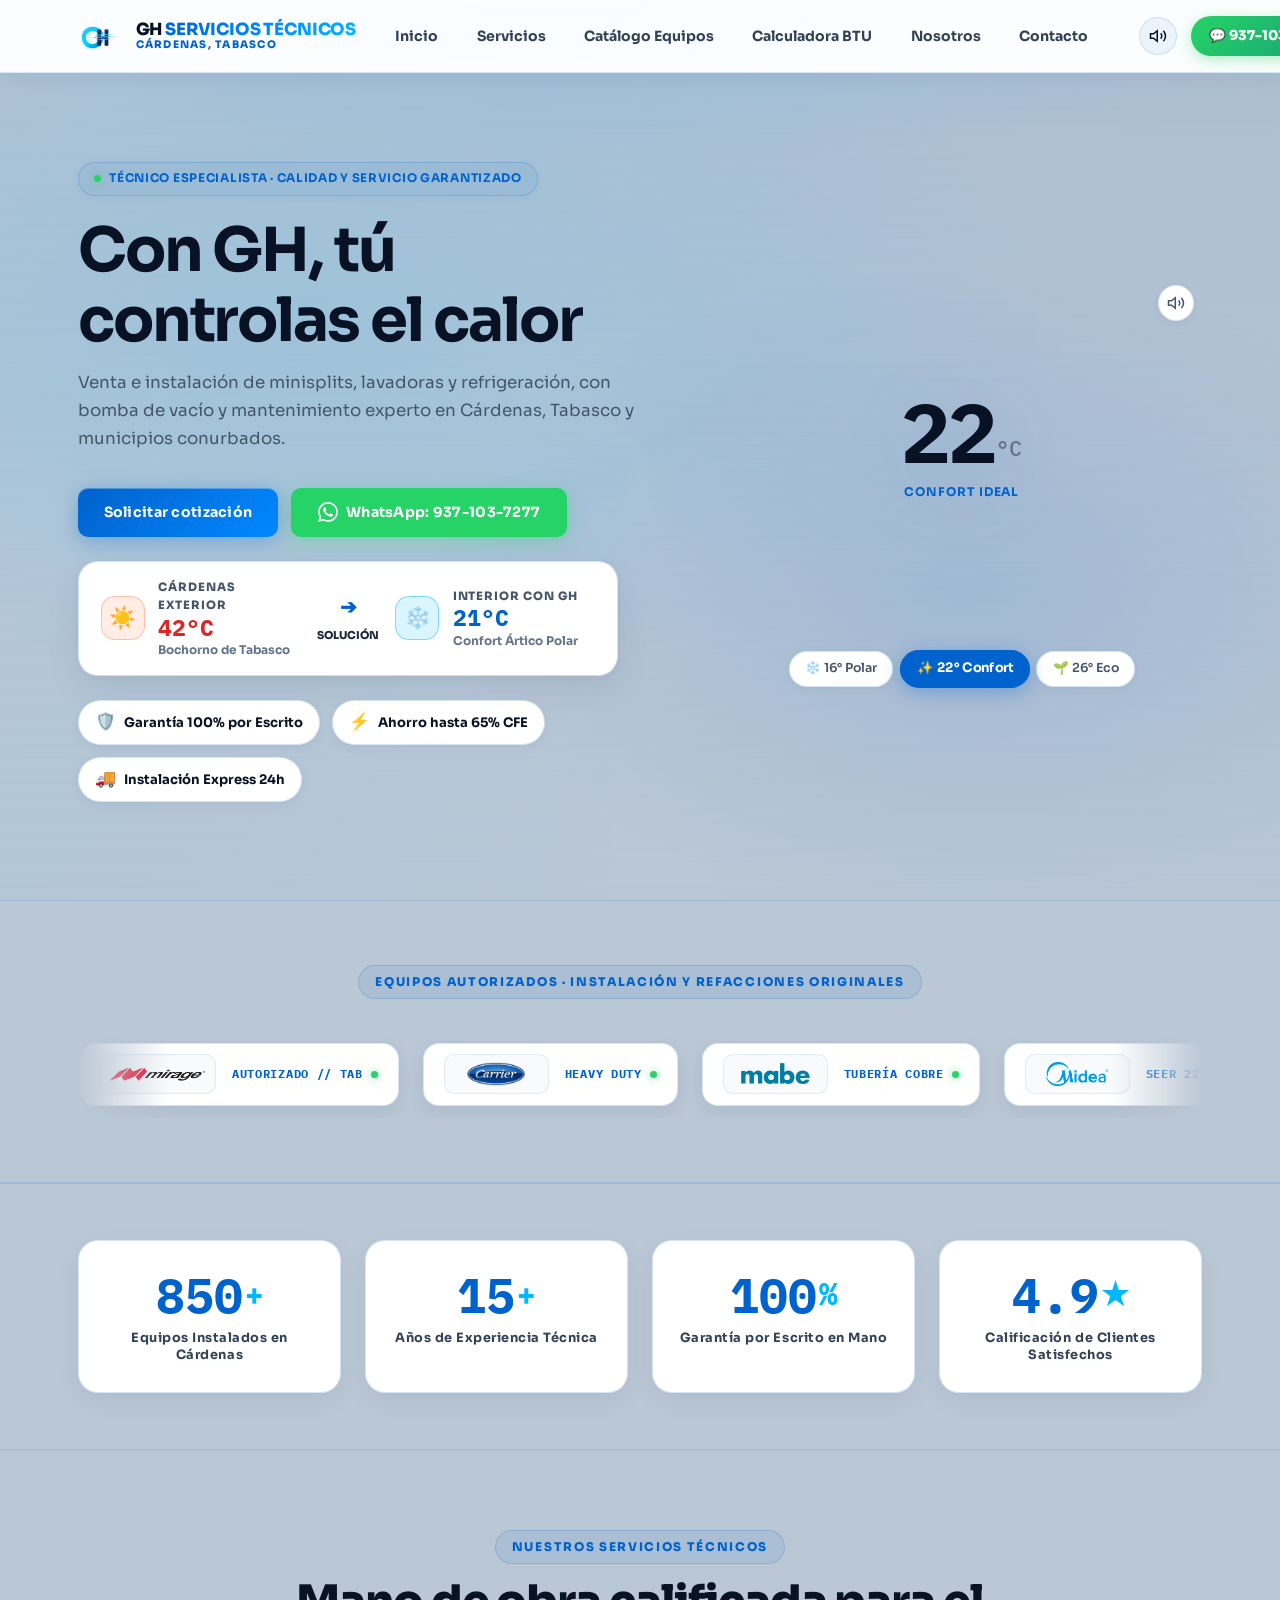
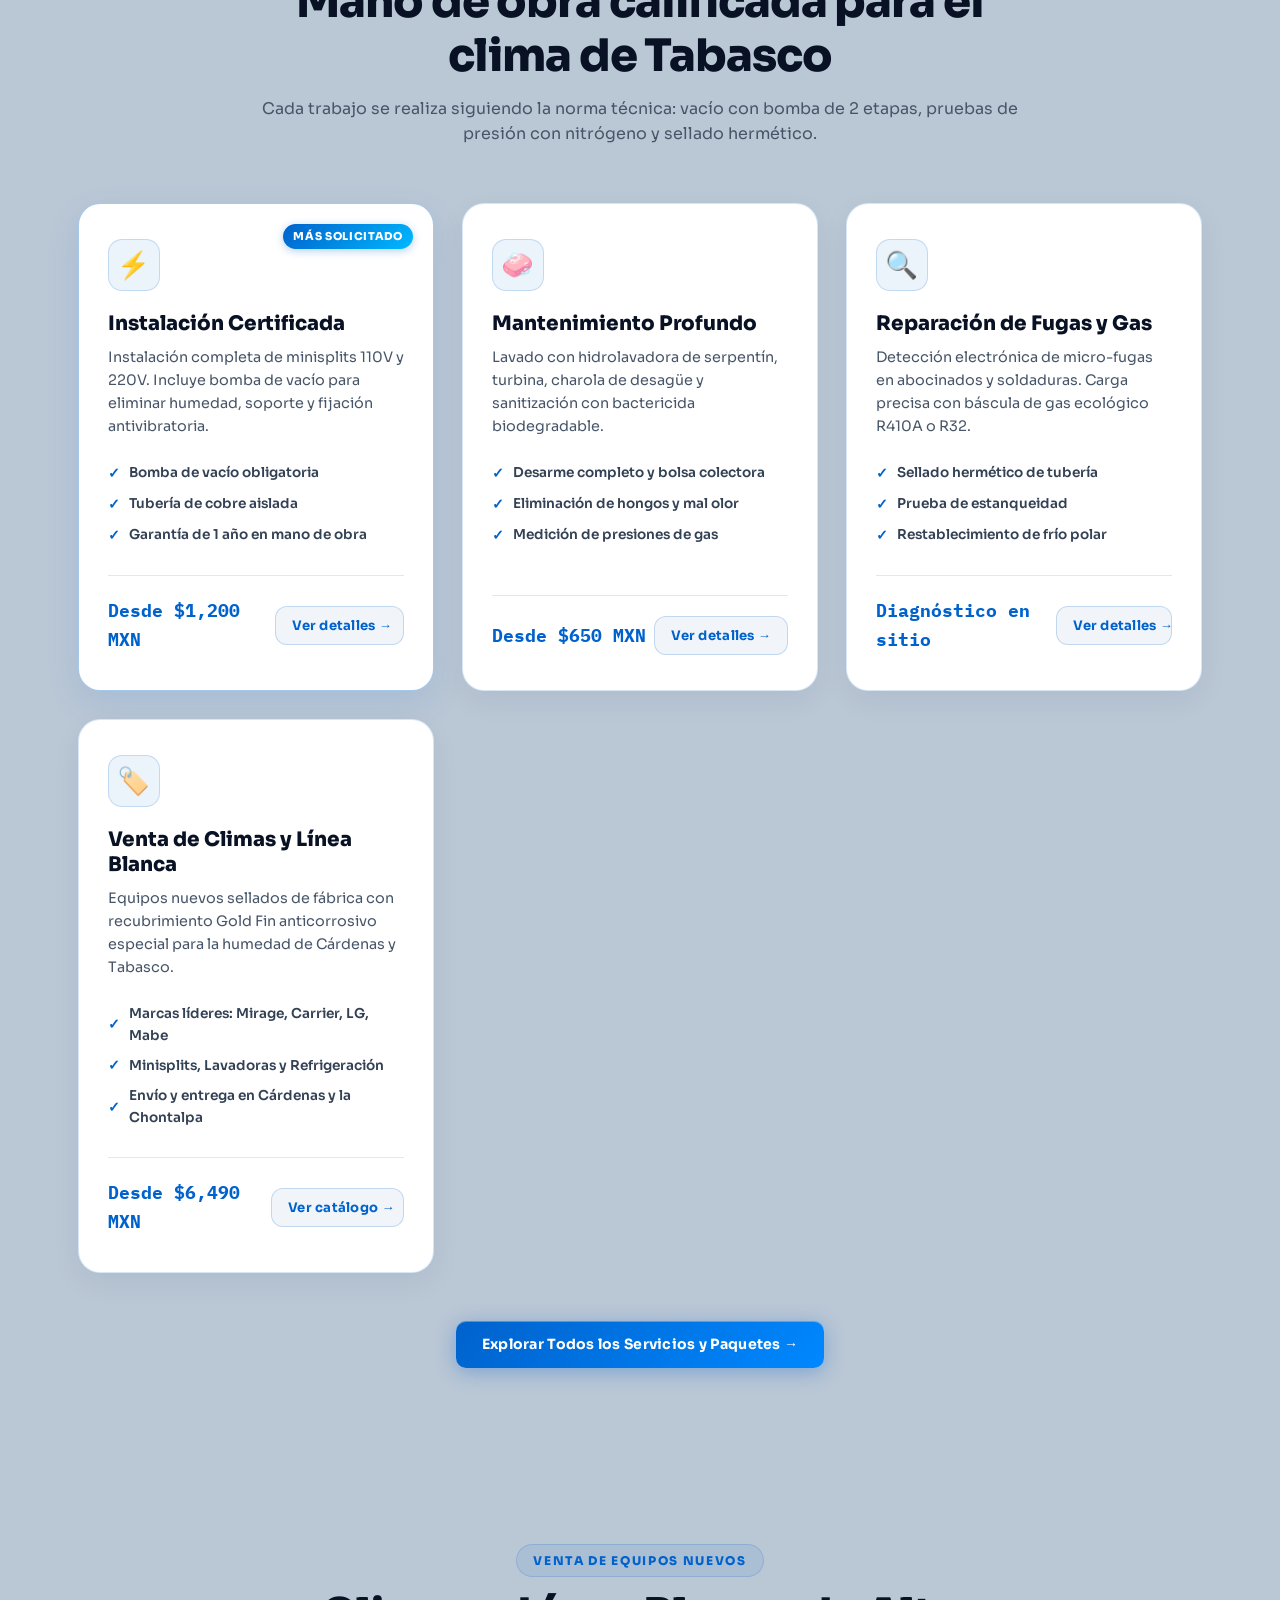
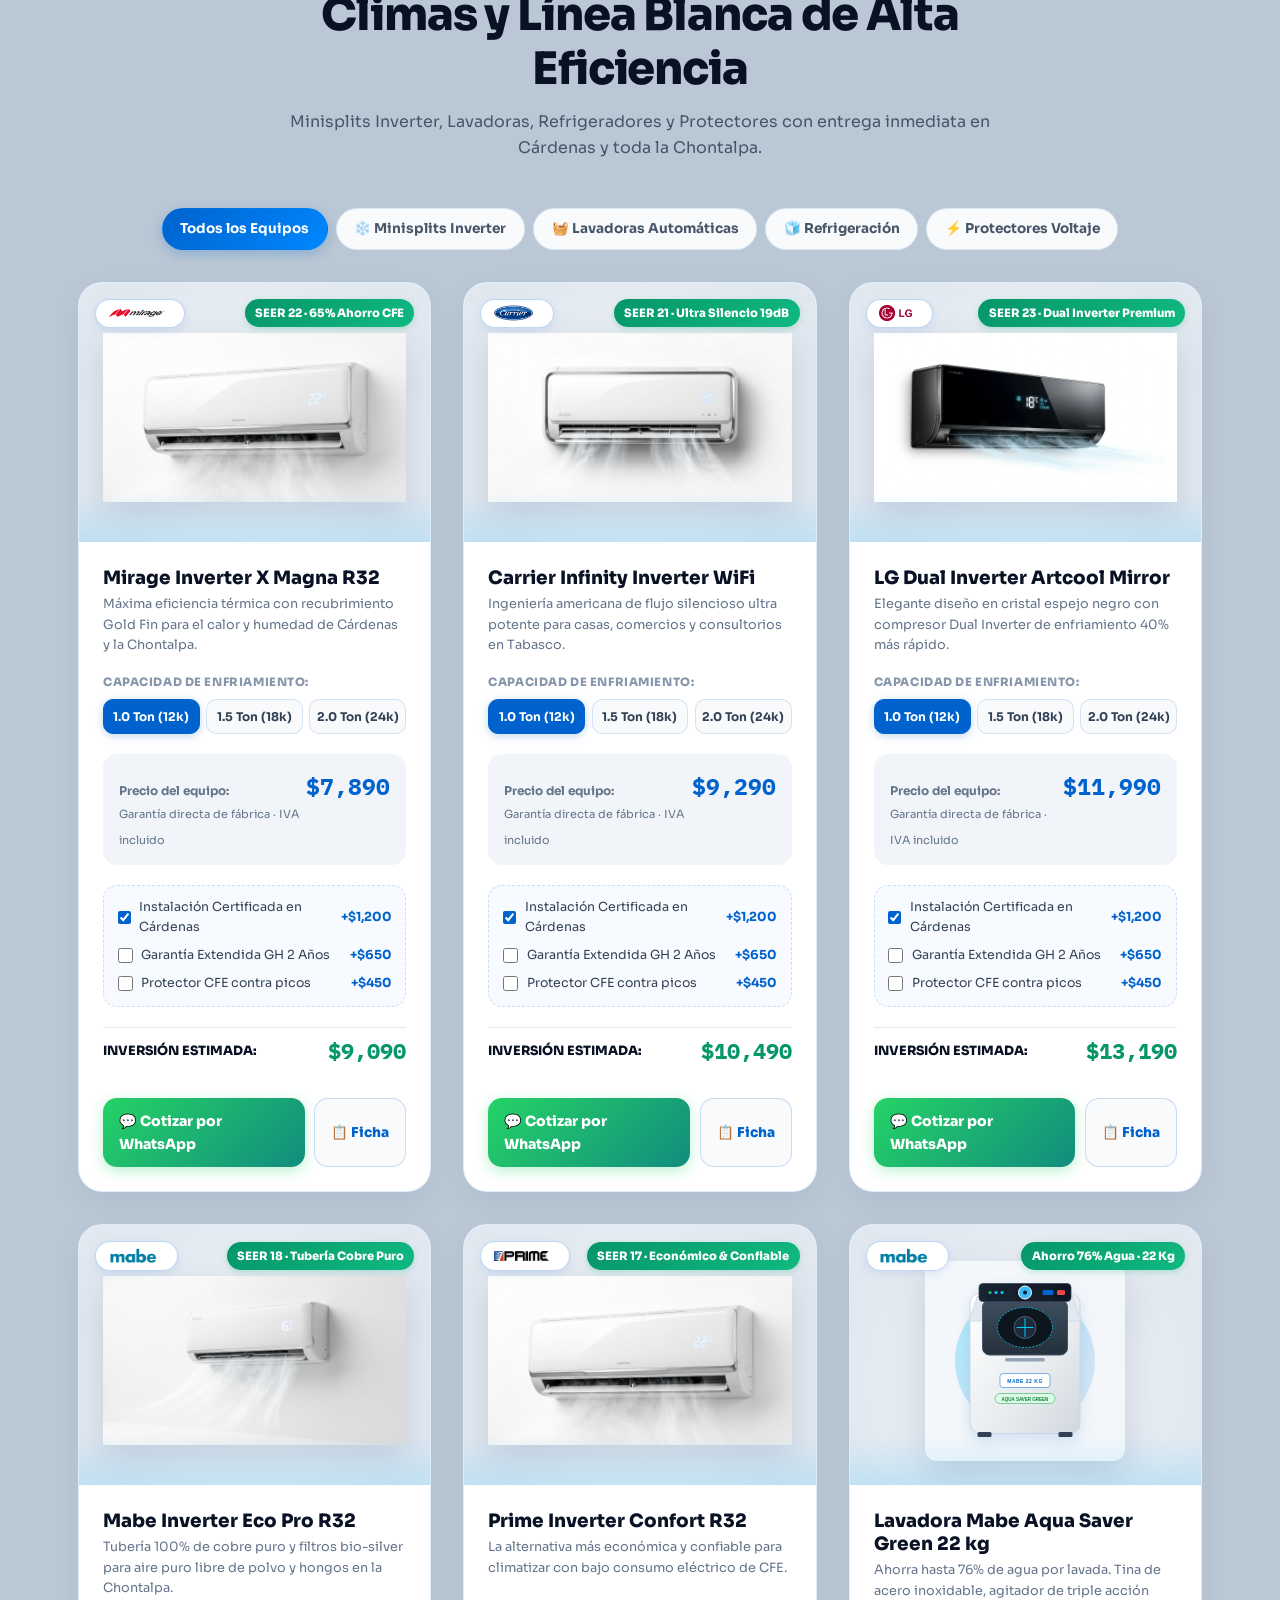
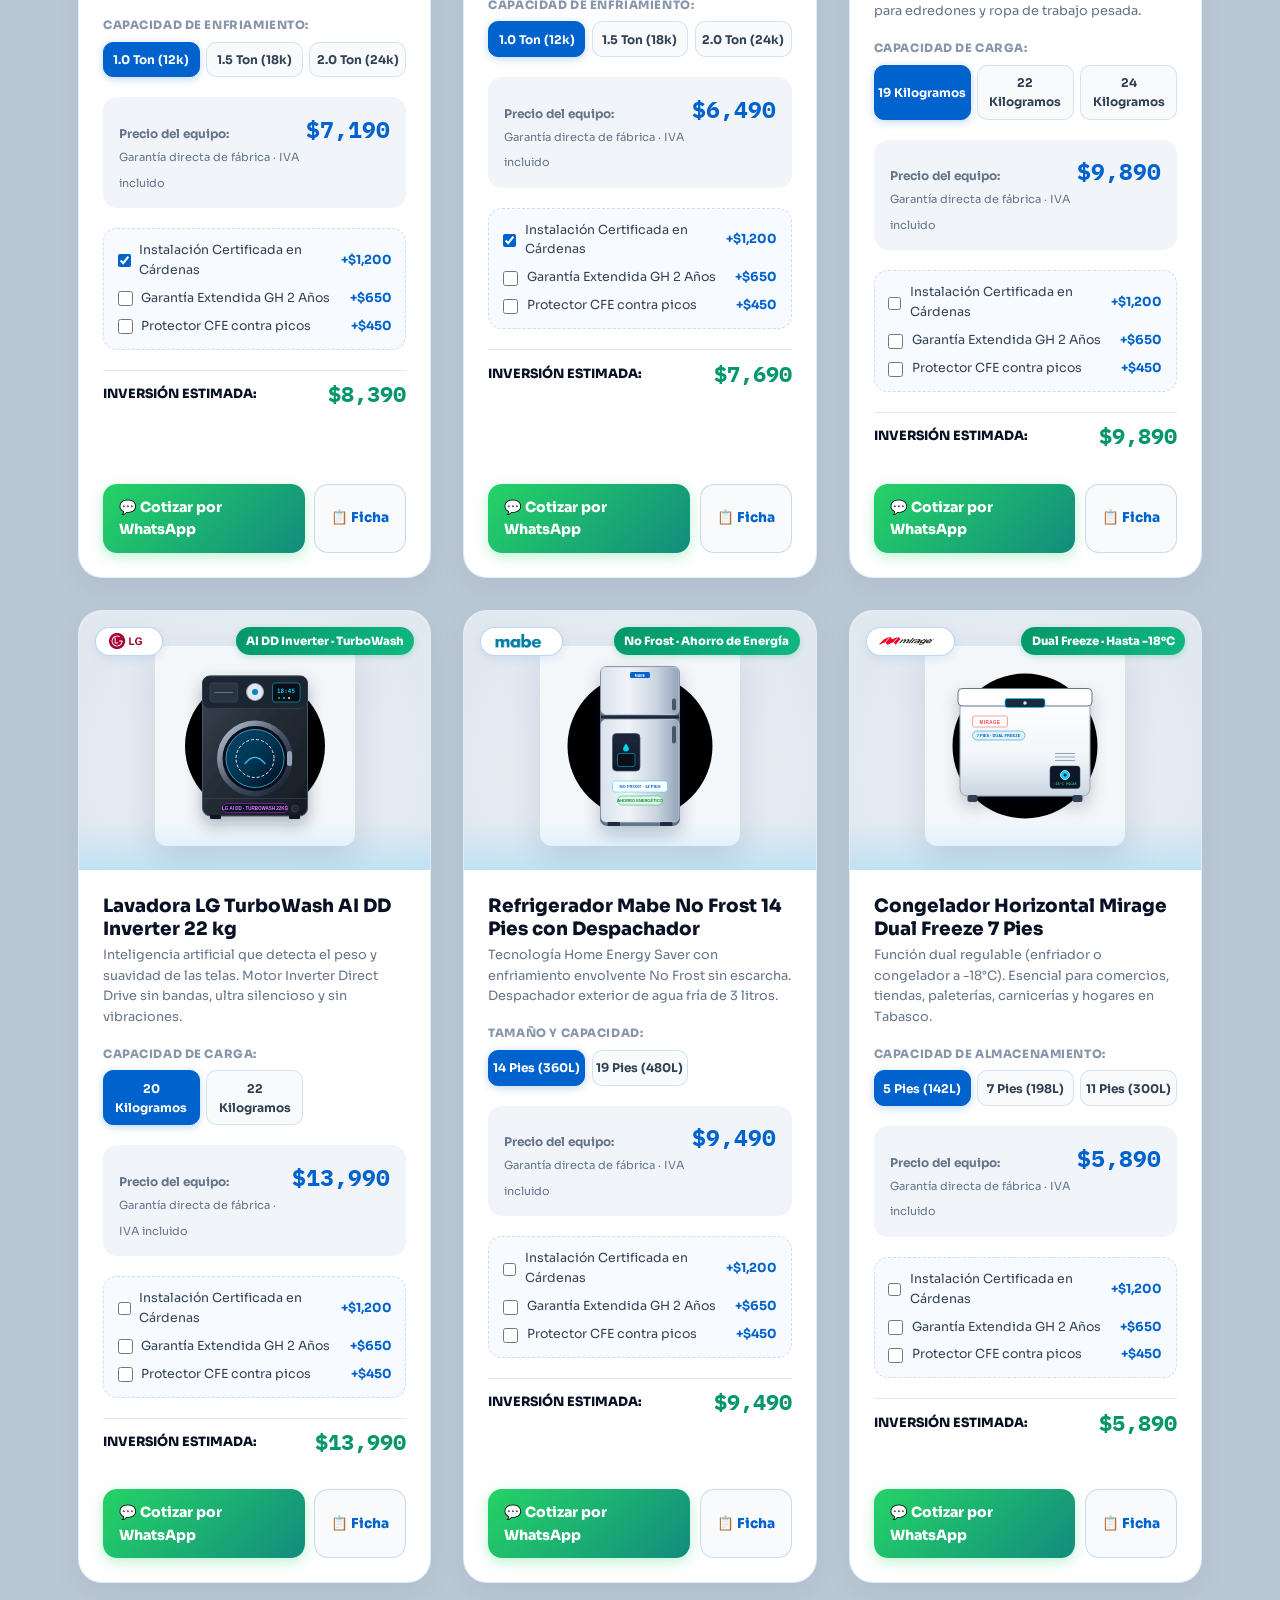
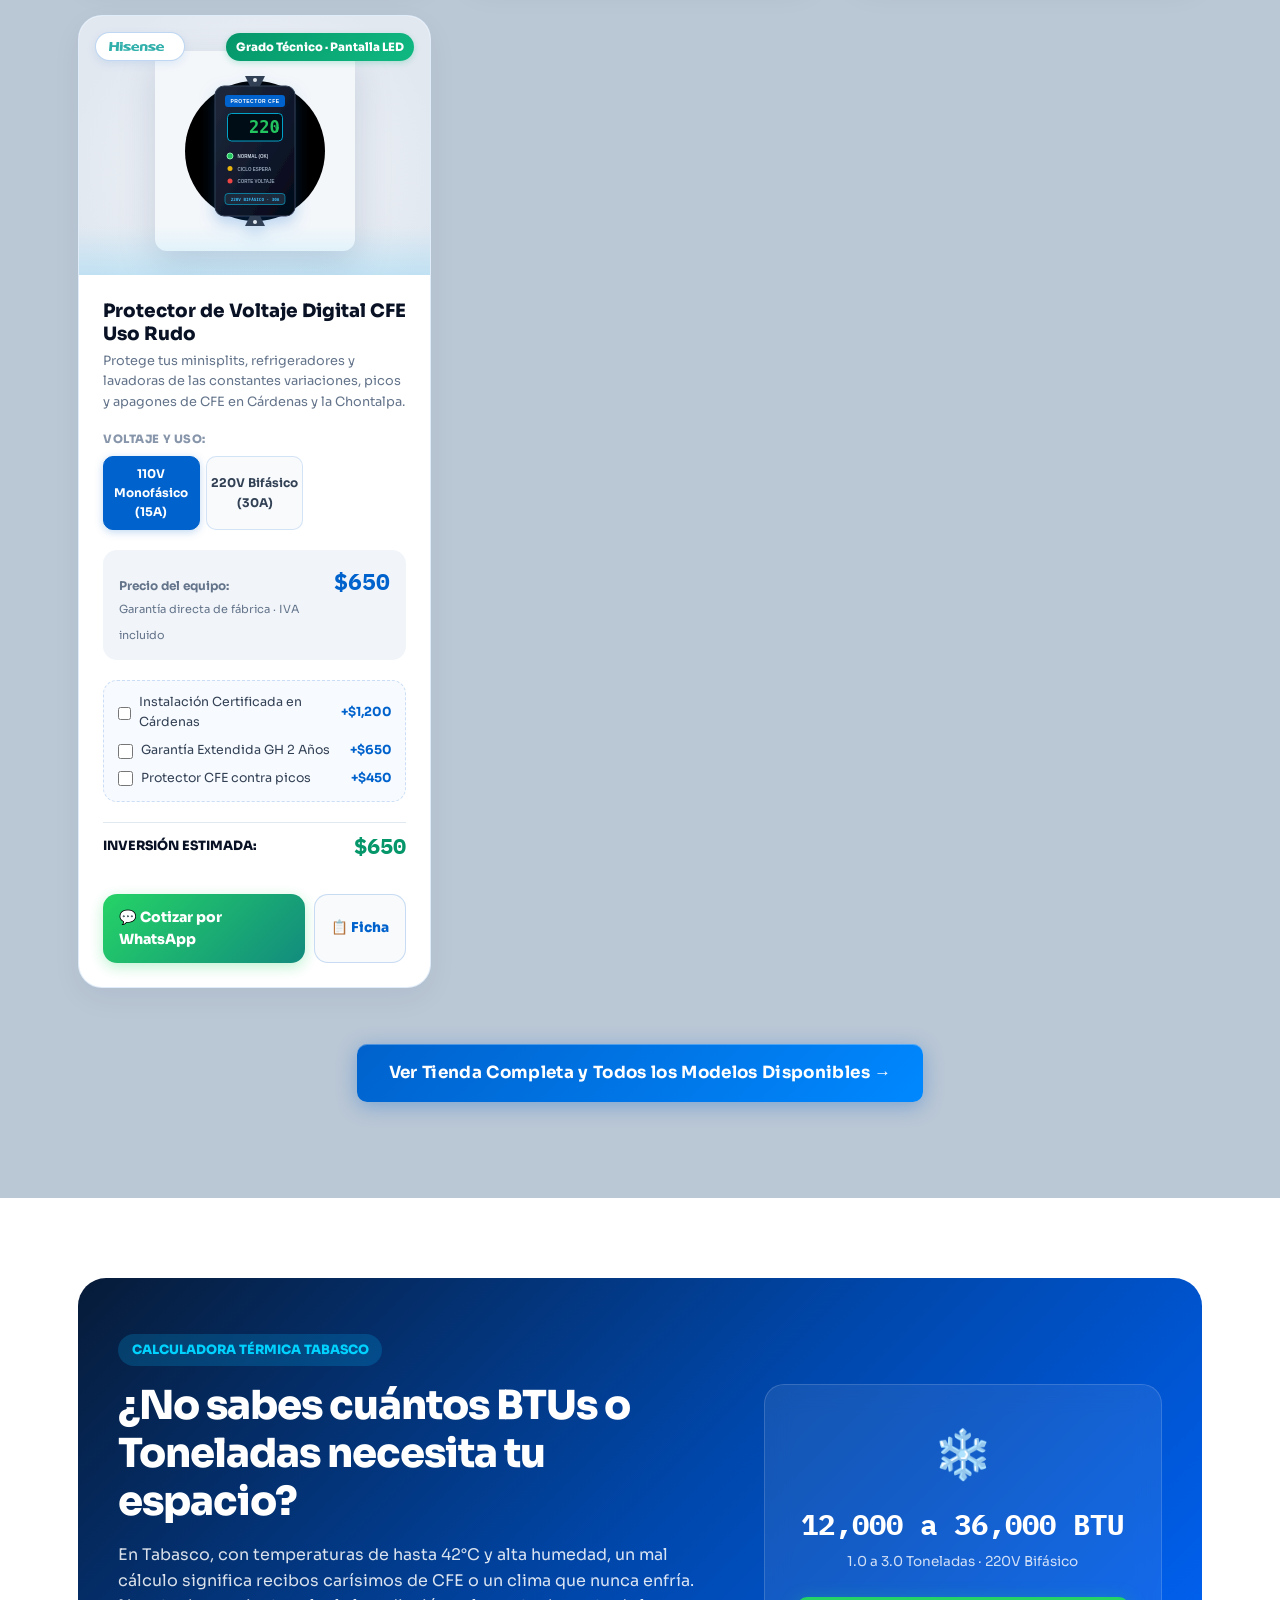
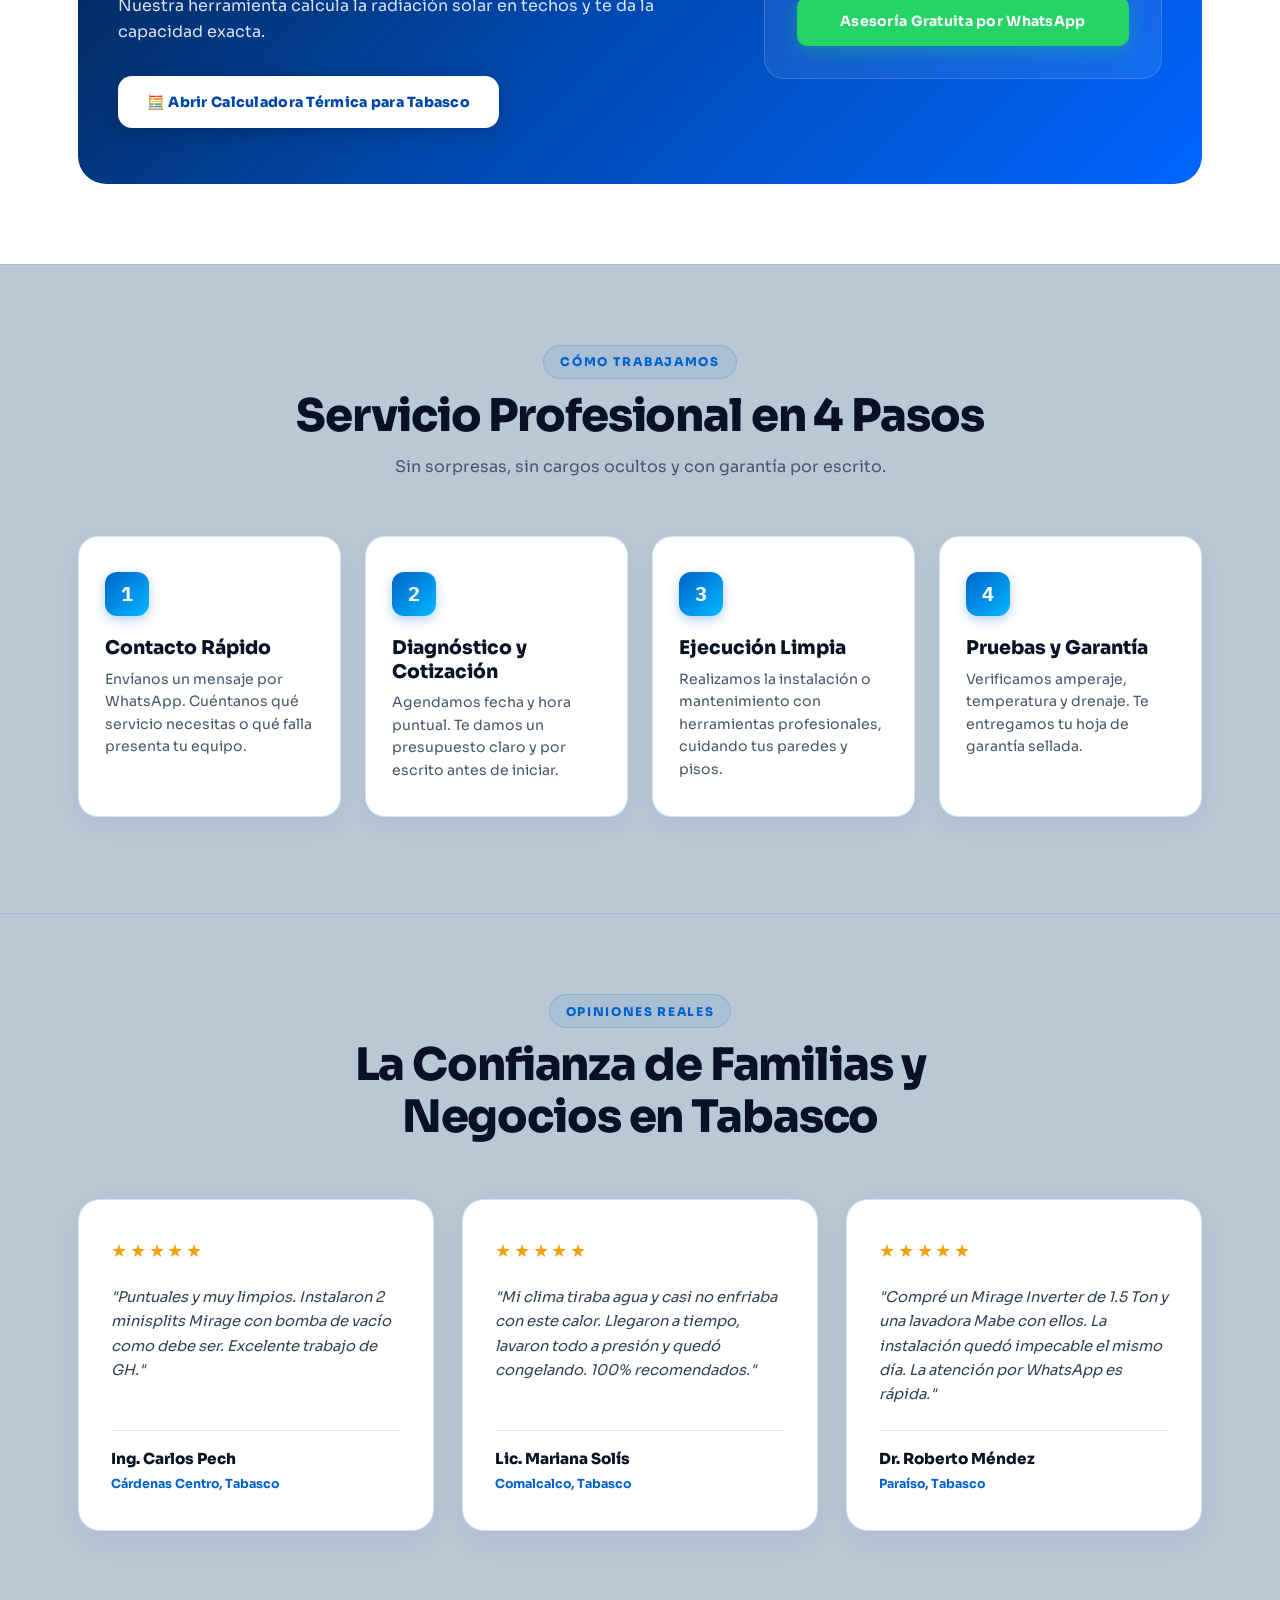
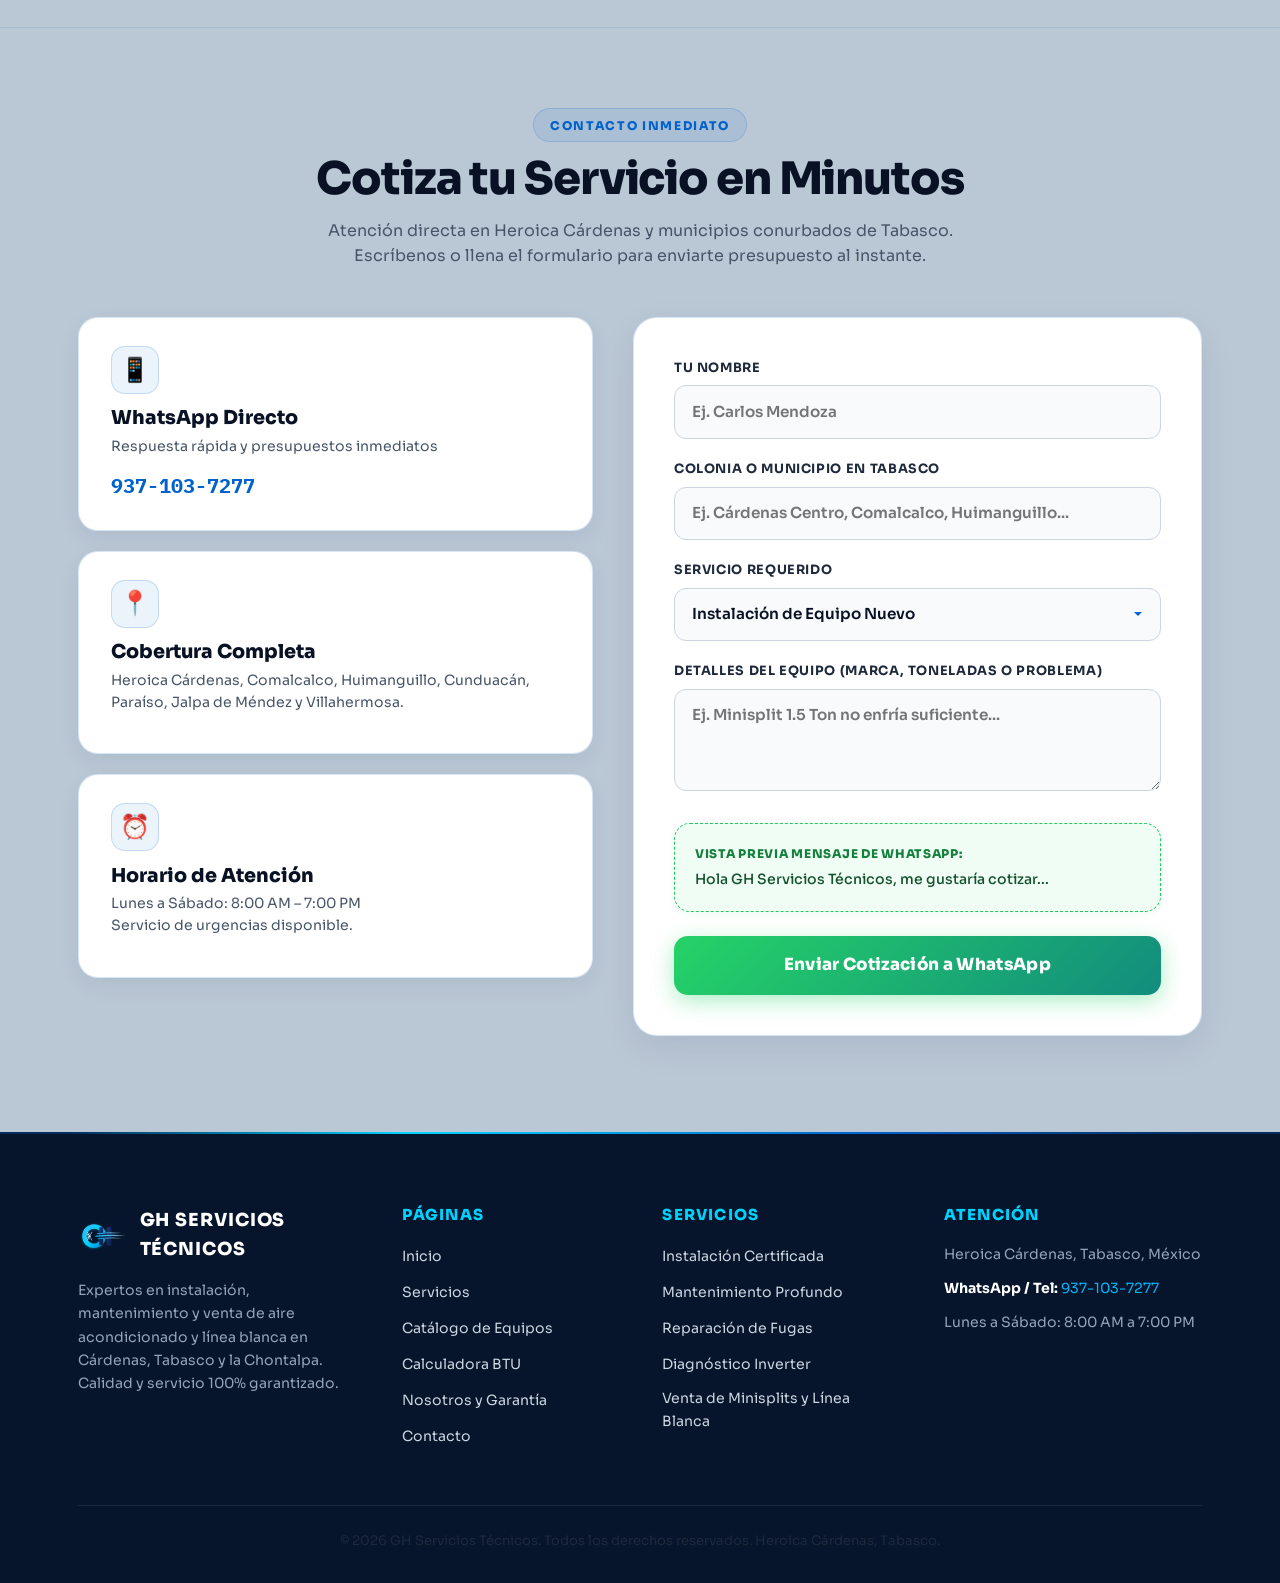
==== index.html @ 1dc73f57 "First_commit" ====
<!DOCTYPE html>
<html lang="es-MX">
<head>
    <meta charset="UTF-8">
    <meta name="viewport" content="width=device-width, initial-scale=1.0">
    <title>GH Servicios Técnicos | Climas, Lavadoras y Refrigeración en Cárdenas, Tabasco</title>
    <meta name="description" content="Técnicos especialistas en aire acondicionado, lavadoras y refrigeración en Cárdenas, Tabasco y municipios conurbados. Instalación profesional, mantenimiento profundo y venta de equipos. WhatsApp: 937-103-7277.">
    <meta name="theme-color" content="#0062CC">
    <link rel="icon" type="image/svg+xml" href="assets/emblem-gh.svg">
    <link rel="preconnect" href="https://fonts.googleapis.com">
    <link rel="preconnect" href="https://fonts.gstatic.com" crossorigin>
    <link href="https://fonts.googleapis.com/css2?family=IBM+Plex+Mono:wght@400;600;700&family=Sora:wght@300;400;500;600;700;800&display=swap" rel="stylesheet">
    <link rel="stylesheet" href="css/base.css?v=25">
    <link rel="stylesheet" href="css/loader.css?v=25">
    <link rel="stylesheet" href="css/snow.css?v=25">
    <link rel="stylesheet" href="css/nav.css?v=25">
    <link rel="stylesheet" href="css/hero.css?v=25">
    <link rel="stylesheet" href="css/stats.css?v=25">
    <link rel="stylesheet" href="css/services.css?v=25">
    <link rel="stylesheet" href="css/brands.css?v=25">
    <link rel="stylesheet" href="css/catalog.css?v=25">
    <link rel="stylesheet" href="css/calculator.css?v=25">
    <link rel="stylesheet" href="css/timeline.css?v=25">
    <link rel="stylesheet" href="css/testimonials.css?v=25">
    <link rel="stylesheet" href="css/faq.css?v=25">
    <link rel="stylesheet" href="css/contact.css?v=25">
    <link rel="stylesheet" href="css/footer.css?v=25">
    <link rel="stylesheet" href="css/widget.css?v=25">
</head>
<body>

    <a href="#main-content" class="skip-link">Ir al contenido principal</a>

    <!-- Canvas de Nieve y Escarcha Polar -->
    <canvas id="snowCanvas"></canvas>

    <!-- ===== LOADER ===== -->
    <div class="loader" id="loader" aria-label="Cargando sitio">
        <canvas id="loader-canvas" class="loader__canvas"></canvas>
        <div class="loader__content">
            <div class="loader__brand" id="loader-brand">
                <div class="loader__brand-mark">
                    <img src="assets/emblem-gh.svg" width="300" height="195" alt="GH Servicios Técnicos" class="loader__brand-img">
                </div>
                <h2 class="loader__brand-name">GH SERVICIOS TÉCNICOS</h2>
                <p class="loader__brand-slogan">Cárdenas, Tabasco · Venta · Instalación · Mantenimiento</p>
            </div>
            <div class="loader__scene">
                <div class="loader__thermo">
                    <div class="loader__tube">
                        <div class="loader__tube-glass"></div>
                        <div class="loader__mercury" id="loader-mercury"></div>
                        <div class="loader__tube-frost" id="loader-tube-frost"></div>
                        <div class="loader__scale">
                            <span data-t="40°"></span>
                            <span data-t="30°"></span>
                            <span data-t="20°"></span>
                            <span data-t="16°"></span>
                        </div>
                    </div>
                    <div class="loader__bulb" id="loader-bulb">
                        <div class="loader__bulb-glow"></div>
                    </div>
                </div>
                <div class="loader__readout">
                    <div class="loader__readout-temp">
                        <span class="loader__readout-num" id="loader-temp">40</span>
                        <span class="loader__readout-unit">°C</span>
                    </div>
                    <span class="loader__readout-label" id="loader-status">Enfriando Cárdenas, Tab…</span>
                </div>
            </div>
        </div>
        <div class="loader__ice-overlay" id="loader-frost"></div>
    </div>

    <!-- ===== NAV ===== -->
    <header class="nav" id="main-nav">
        <div class="nav__wrap">
            <a href="index.html" class="nav__logo" aria-label="GH Servicios Técnicos — Inicio">
                <div class="nav__logo-svg-wrap">
                    <img src="assets/emblem-gh.svg" width="46" height="30" alt="GH Logo" class="nav__logo-img">
                </div>
                <div class="nav__logo-text">
                    <span class="nav__logo-brand">GH <span class="grad-text">SERVICIOS TÉCNICOS</span></span>
                    <span class="nav__logo-sub">Cárdenas, Tabasco</span>
                </div>
            </a>

            <nav class="nav__links" id="nav-links" aria-label="Navegación principal">
                <a href="index.html" class="nav__link is-active">Inicio</a>
                <a href="servicios.html" class="nav__link">Servicios</a>
                <a href="equipos.html" class="nav__link">Catálogo Equipos</a>
                <a href="calculadora.html" class="nav__link">Calculadora BTU</a>
                <a href="nosotros.html" class="nav__link">Nosotros</a>
                <a href="contacto.html" class="nav__link">Contacto</a>
            </nav>

            <div class="nav__actions">
                <button class="sound-toggle-btn" aria-label="Activar o silenciar sonido" title="Sonido activado">
                    <svg width="18" height="18" viewBox="0 0 24 24" fill="none" stroke="currentColor" stroke-width="2"><path d="M11 5L6 9H2v6h4l5 4V5z"/><path d="M19.07 4.93a10 10 0 0 1 0 14.14M15.54 8.46a5 5 0 0 1 0 7.08"/></svg>
                </button>
                <a href="https://wa.me/529371037277?text=Hola%20GH%20Servicios%20T%C3%A9cnicos%2C%20quiero%20cotizar" class="nav__cta-wa" target="_blank" rel="noopener">
                    <span>💬 937-103-7277 | Cotizar</span>
                </a>
                <button class="nav__burger" id="nav-burger" aria-label="Abrir menú" aria-expanded="false">
                    <span></span><span></span><span></span>
                </button>
            </div>
        </div>
    </header>

    <div class="nav__mobile" id="nav-mobile" aria-hidden="true">
        <nav aria-label="Menú móvil">
            <a href="index.html" class="nav__mob-link">Inicio</a>
            <a href="servicios.html" class="nav__mob-link">Servicios</a>
            <a href="equipos.html" class="nav__mob-link">Catálogo Equipos</a>
            <a href="calculadora.html" class="nav__mob-link">Calculadora BTU</a>
            <a href="nosotros.html" class="nav__mob-link">Nosotros y Garantía</a>
            <a href="contacto.html" class="nav__mob-link">Contacto</a>
            <a href="https://wa.me/529371037277?text=Hola%2C%20me%20interesa%20una%20cotizaci%C3%B3n%20de%20aire%20acondicionado" class="btn btn--primary btn--full" target="_blank" rel="noopener">Cotizar por WhatsApp (937-103-7277)</a>
        </nav>
    </div>

    <main id="main-content">

        <!-- ===== HERO ===== -->
        <section class="hero" id="hero">
            <div class="hero__bg" id="hero-bg"></div>
            <div class="frost-ambient"></div>
            <div class="hero__vent-texture" aria-hidden="true"></div>
            <div class="hero__container">
                <div class="hero__text">
                    <div class="hero__badge anim-hero" data-delay="0">
                        <span class="hero__badge-dot"></span>
                        TÉCNICO ESPECIALISTA · CALIDAD Y SERVICIO GARANTIZADO
                    </div>
                    <h1 class="hero__title anim-hero" data-delay="1" id="hero-title">Con GH, tú controlas el calor</h1>
                    <p class="hero__subtitle anim-hero" data-delay="2" id="hero-subtitle">Venta e instalación de minisplits, lavadoras y refrigeración, con bomba de vacío y mantenimiento experto en Cárdenas, Tabasco y municipios conurbados.</p>
                    
                    <div class="hero__ctas anim-hero" data-delay="3">
                        <a href="contacto.html" class="btn btn--primary">Solicitar cotización</a>
                        <a href="https://wa.me/529371037277?text=Hola%2C%20necesito%20servicio%20t%C3%A9cnico%20o%20cotizaci%C3%B3n%20en%20C%C3%A1rdenas%2C%20Tabasco" class="btn btn--wa" target="_blank" rel="noopener">
                            <svg width="20" height="20" viewBox="0 0 24 24" fill="currentColor"><path d="M17.472 14.382c-.297-.149-1.758-.867-2.03-.967-.273-.099-.471-.148-.67.15-.197.297-.767.966-.94 1.164-.173.199-.347.223-.644.075-.297-.15-1.255-.463-2.39-1.475-.883-.788-1.48-1.761-1.653-2.059-.173-.297-.018-.458.13-.606.134-.133.298-.347.446-.52.149-.174.198-.298.298-.497.099-.198.05-.371-.025-.52-.075-.149-.669-1.612-.916-2.207-.242-.579-.487-.5-.669-.51-.173-.008-.371-.01-.57-.01-.198 0-.52.074-.792.372-.272.297-1.04 1.016-1.04 2.479 0 1.462 1.065 2.875 1.213 3.074.149.198 2.096 3.2 5.077 4.487.709.306 1.262.489 1.694.625.712.227 1.36.195 1.871.118.571-.085 1.758-.719 2.006-1.413.248-.694.248-1.289.173-1.413-.074-.124-.272-.198-.57-.347m-5.421 7.403h-.004a9.87 9.87 0 01-5.031-1.378l-.361-.214-3.741.982.998-3.648-.235-.374a9.86 9.86 0 01-1.51-5.26c.001-5.45 4.436-9.884 9.888-9.884 2.64 0 5.122 1.03 6.988 2.898a9.825 9.825 0 012.893 6.994c-.003 5.45-4.437 9.884-9.885 9.884m8.413-18.297A11.815 11.815 0 0012.05 0C5.495 0 .16 5.335.157 11.892c0 2.096.547 4.142 1.588 5.945L.057 24l6.305-1.654a11.882 11.882 0 005.683 1.448h.005c6.554 0 11.89-5.335 11.893-11.893a11.821 11.821 0 00-3.48-8.413z"/></svg>
                            WhatsApp: 937-103-7277
                        </a>
                    </div>

                    <!-- Widget de Contraste Térmico -->
                    <div class="climate-contrast-card anim-hero" data-delay="3">
                        <div class="climate-side climate-side--hot">
                            <div class="climate-side__icon">☀️</div>
                            <div class="climate-side__info">
                                <span class="climate-side__place">Cárdenas Exterior</span>
                                <span class="climate-side__temp">42°C</span>
                                <span class="climate-side__desc">Bochorno de Tabasco</span>
                            </div>
                        </div>
                        <div class="climate-divider">
                            <span class="climate-divider__arrow">➔</span>
                            <small>SOLUCIÓN</small>
                        </div>
                        <div class="climate-side climate-side--cool">
                            <div class="climate-side__icon">❄️</div>
                            <div class="climate-side__info">
                                <span class="climate-side__place">Interior con GH</span>
                                <span class="climate-side__temp">21°C</span>
                                <span class="climate-side__desc">Confort Ártico Polar</span>
                            </div>
                        </div>
                    </div>

                    <!-- Tags de beneficios -->
                    <div class="hero-features-bar anim-hero" data-delay="4">
                        <span class="hero-feature-tag"><span>🛡️</span> Garantía 100% por Escrito</span>
                        <span class="hero-feature-tag"><span>⚡</span> Ahorro hasta 65% CFE</span>
                        <span class="hero-feature-tag"><span>🚚</span> Instalación Express 24h</span>
                    </div>
                </div>

                <div class="hero__dial-wrap anim-hero" data-delay="4">
                    <button class="hero__sound-btn" id="hero-sound-toggle" aria-label="Activar sonido" title="Sonido">
                        <svg width="18" height="18" viewBox="0 0 24 24" fill="none" stroke="currentColor" stroke-width="2"><path d="M11 5L6 9H2v6h4l5 4V5z"/><path d="M19.07 4.93a10 10 0 0 1 0 14.14M15.54 8.46a5 5 0 0 1 0 7.08"/></svg>
                    </button>
                    <div class="hero__dial" id="hero-dial" role="slider" aria-label="Termostato interactivo" aria-valuemin="16" aria-valuemax="30" aria-valuenow="22" tabindex="0">
                        <svg class="hero__dial-svg" id="dialSvg" viewBox="0 0 400 400"></svg>
                        <div class="hero__dial-center">
                            <span class="hero__dial-temp" id="dialTempDisplay">22</span><span class="hero__dial-unit">°C</span>
                            <span class="hero__dial-mode" id="dialModeDisplay">Confort ideal</span>
                        </div>
                    </div>
                    <div class="hero__presets" id="dial-presets">
                        <button class="hero__preset" data-temp="16" aria-label="Ajustar a 16 grados polar">❄️ 16° Polar</button>
                        <button class="hero__preset is-active" data-temp="22" aria-label="Ajustar a 22 grados confort">✨ 22° Confort</button>
                        <button class="hero__preset" data-temp="26" aria-label="Ajustar a 26 grados ecológico">🌱 26° Eco</button>
                    </div>
                </div>
            </div>
        </section>

        <!-- ===== BRANDS MARQUEE (Zero Overlap) ===== -->
        <section class="brands" id="marcas" aria-label="Marcas autorizadas y certificadas">
            <div class="brands__wrap">
                <div class="brands__header">
                    <span class="brands__label">EQUIPOS AUTORIZADOS · INSTALACIÓN Y REFACCIONES ORIGINALES</span>
                </div>
                <div class="brands__track-container">
                    <div class="brands__track">
                        <!-- SET 1 -->
                        <div class="brand-item">
                            <div class="brand-item__pod"><img src="Logos/mirage.png" alt="Mirage" class="brand-item__logo" loading="lazy"></div>
                            <div class="brand-item__meta"><span class="brand-item__badge">AUTORIZADO // TAB</span><span class="brand-item__dot"></span></div>
                        </div>
                        <div class="brand-item">
                            <div class="brand-item__pod"><img src="Logos/carrier.png" alt="Carrier" class="brand-item__logo" loading="lazy"></div>
                            <div class="brand-item__meta"><span class="brand-item__badge">HEAVY DUTY</span><span class="brand-item__dot"></span></div>
                        </div>
                        <div class="brand-item">
                            <div class="brand-item__pod"><img src="Logos/mabe.png" alt="Mabe" class="brand-item__logo" loading="lazy"></div>
                            <div class="brand-item__meta"><span class="brand-item__badge">TUBERÍA COBRE</span><span class="brand-item__dot"></span></div>
                        </div>
                        <div class="brand-item">
                            <div class="brand-item__pod"><img src="Logos/midea.png" alt="Midea" class="brand-item__logo" loading="lazy"></div>
                            <div class="brand-item__meta"><span class="brand-item__badge">SEER 22+ TECH</span><span class="brand-item__dot"></span></div>
                        </div>
                        <div class="brand-item">
                            <div class="brand-item__pod"><img src="Logos/hisense.png" alt="Hisense" class="brand-item__logo" loading="lazy"></div>
                            <div class="brand-item__meta"><span class="brand-item__badge">SMART INVERTER</span><span class="brand-item__dot"></span></div>
                        </div>
                        <div class="brand-item">
                            <div class="brand-item__pod"><img src="Logos/lg.png" alt="LG" class="brand-item__logo" loading="lazy"></div>
                            <div class="brand-item__meta"><span class="brand-item__badge">DUAL COMPRESSOR</span><span class="brand-item__dot"></span></div>
                        </div>
                        <div class="brand-item">
                            <div class="brand-item__pod"><img src="Logos/prime.png" alt="Prime" class="brand-item__logo" loading="lazy"></div>
                            <div class="brand-item__meta"><span class="brand-item__badge">ECO R32 FLUID</span><span class="brand-item__dot"></span></div>
                        </div>

                        <!-- SET 2 -->
                        <div class="brand-item" aria-hidden="true">
                            <div class="brand-item__pod"><img src="Logos/mirage.png" alt="Mirage" class="brand-item__logo" loading="lazy"></div>
                            <div class="brand-item__meta"><span class="brand-item__badge">AUTORIZADO // TAB</span><span class="brand-item__dot"></span></div>
                        </div>
                        <div class="brand-item" aria-hidden="true">
                            <div class="brand-item__pod"><img src="Logos/carrier.png" alt="Carrier" class="brand-item__logo" loading="lazy"></div>
                            <div class="brand-item__meta"><span class="brand-item__badge">HEAVY DUTY</span><span class="brand-item__dot"></span></div>
                        </div>
                        <div class="brand-item" aria-hidden="true">
                            <div class="brand-item__pod"><img src="Logos/mabe.png" alt="Mabe" class="brand-item__logo" loading="lazy"></div>
                            <div class="brand-item__meta"><span class="brand-item__badge">TUBERÍA COBRE</span><span class="brand-item__dot"></span></div>
                        </div>
                        <div class="brand-item" aria-hidden="true">
                            <div class="brand-item__pod"><img src="Logos/midea.png" alt="Midea" class="brand-item__logo" loading="lazy"></div>
                            <div class="brand-item__meta"><span class="brand-item__badge">SEER 22+ TECH</span><span class="brand-item__dot"></span></div>
                        </div>
                        <div class="brand-item" aria-hidden="true">
                            <div class="brand-item__pod"><img src="Logos/hisense.png" alt="Hisense" class="brand-item__logo" loading="lazy"></div>
                            <div class="brand-item__meta"><span class="brand-item__badge">SMART INVERTER</span><span class="brand-item__dot"></span></div>
                        </div>
                        <div class="brand-item" aria-hidden="true">
                            <div class="brand-item__pod"><img src="Logos/lg.png" alt="LG" class="brand-item__logo" loading="lazy"></div>
                            <div class="brand-item__meta"><span class="brand-item__badge">DUAL COMPRESSOR</span><span class="brand-item__dot"></span></div>
                        </div>
                        <div class="brand-item" aria-hidden="true">
                            <div class="brand-item__pod"><img src="Logos/prime.png" alt="Prime" class="brand-item__logo" loading="lazy"></div>
                            <div class="brand-item__meta"><span class="brand-item__badge">ECO R32 FLUID</span><span class="brand-item__dot"></span></div>
                        </div>
                    </div>
                </div>
            </div>
        </section>

        <!-- ===== STATS ===== -->
        <section class="stats" id="stats" aria-label="Estadísticas de servicio">
            <div class="stats__wrap">
                <div class="stats__grid">
                    <div class="stat-card">
                        <span class="stat-card__num" data-target="850">850</span><span class="stat-card__unit">+</span>
                        <span class="stat-card__label">Equipos Instalados en Cárdenas</span>
                    </div>
                    <div class="stat-card">
                        <span class="stat-card__num" data-target="15">15</span><span class="stat-card__unit">+</span>
                        <span class="stat-card__label">Años de Experiencia Técnica</span>
                    </div>
                    <div class="stat-card">
                        <span class="stat-card__num" data-target="100">100</span><span class="stat-card__unit">%</span>
                        <span class="stat-card__label">Garantía por Escrito en Mano</span>
                    </div>
                    <div class="stat-card">
                        <span class="stat-card__num" data-target="4.9">4.9</span><span class="stat-card__unit">★</span>
                        <span class="stat-card__label">Calificación de Clientes Satisfechos</span>
                    </div>
                </div>
            </div>
        </section>

        <!-- ===== SERVICIOS RESUMEN ===== -->
        <section class="services" id="servicios">
            <div class="services__wrap">
                <div class="services__header">
                    <span class="services__kicker">Nuestros Servicios Técnicos</span>
                    <h2 class="services__title">Mano de obra calificada para el clima de Tabasco</h2>
                    <p class="services__subtitle">Cada trabajo se realiza siguiendo la norma técnica: vacío con bomba de 2 etapas, pruebas de presión con nitrógeno y sellado hermético.</p>
                </div>

                <div class="services__grid">
                    <div class="service-card service-card--featured">
                        <div class="service-card__badge">MÁS SOLICITADO</div>
                        <div class="service-card__icon">⚡</div>
                        <h3 class="service-card__title">Instalación Certificada</h3>
                        <p class="service-card__desc">Instalación completa de minisplits 110V y 220V. Incluye bomba de vacío para eliminar humedad, soporte y fijación antivibratoria.</p>
                        <ul class="service-card__features">
                            <li>Bomba de vacío obligatoria</li>
                            <li>Tubería de cobre aislada</li>
                            <li>Garantía de 1 año en mano de obra</li>
                        </ul>
                        <div class="service-card__footer">
                            <span class="service-card__price">Desde $1,200 MXN</span>
                            <a href="servicios.html#instalacion" class="btn btn--secondary btn--sm">Ver detalles →</a>
                        </div>
                    </div>

                    <div class="service-card">
                        <div class="service-card__icon">🧼</div>
                        <h3 class="service-card__title">Mantenimiento Profundo</h3>
                        <p class="service-card__desc">Lavado con hidrolavadora de serpentín, turbina, charola de desagüe y sanitización con bactericida biodegradable.</p>
                        <ul class="service-card__features">
                            <li>Desarme completo y bolsa colectora</li>
                            <li>Eliminación de hongos y mal olor</li>
                            <li>Medición de presiones de gas</li>
                        </ul>
                        <div class="service-card__footer">
                            <span class="service-card__price">Desde $650 MXN</span>
                            <a href="servicios.html#mantenimiento" class="btn btn--secondary btn--sm">Ver detalles →</a>
                        </div>
                    </div>

                    <div class="service-card">
                        <div class="service-card__icon">🔍</div>
                        <h3 class="service-card__title">Reparación de Fugas y Gas</h3>
                        <p class="service-card__desc">Detección electrónica de micro-fugas en abocinados y soldaduras. Carga precisa con báscula de gas ecológico R410A o R32.</p>
                        <ul class="service-card__features">
                            <li>Sellado hermético de tubería</li>
                            <li>Prueba de estanqueidad</li>
                            <li>Restablecimiento de frío polar</li>
                        </ul>
                        <div class="service-card__footer">
                            <span class="service-card__price">Diagnóstico en sitio</span>
                            <a href="servicios.html#reparacion" class="btn btn--secondary btn--sm">Ver detalles →</a>
                        </div>
                    </div>

                    <div class="service-card">
                        <div class="service-card__icon">🏷️</div>
                        <h3 class="service-card__title">Venta de Climas y Línea Blanca</h3>
                        <p class="service-card__desc">Equipos nuevos sellados de fábrica con recubrimiento Gold Fin anticorrosivo especial para la humedad de Cárdenas y Tabasco.</p>
                        <ul class="service-card__features">
                            <li>Marcas líderes: Mirage, Carrier, LG, Mabe</li>
                            <li>Minisplits, Lavadoras y Refrigeración</li>
                            <li>Envío y entrega en Cárdenas y la Chontalpa</li>
                        </ul>
                        <div class="service-card__footer">
                            <span class="service-card__price">Desde $6,490 MXN</span>
                            <a href="equipos.html" class="btn btn--secondary btn--sm">Ver catálogo →</a>
                        </div>
                    </div>
                </div>

                <div style="text-align: center; margin-top: 3rem;">
                    <a href="servicios.html" class="btn btn--primary">Explorar Todos los Servicios y Paquetes →</a>
                </div>
            </div>
        </section>

        <!-- ===== DESTACADOS DE TIENDA (NUEVO FORMATO E-COMMERCE) ===== -->
        <section class="catalog-section" id="tienda">
            <div class="container" style="max-width: var(--max-w); margin: 0 auto; padding: 0 var(--container-px);">
                <div class="catalog__header">
                    <span class="services__kicker">Venta de Equipos Nuevos</span>
                    <h2 class="services__title">Climas y Línea Blanca de Alta Eficiencia</h2>
                    <p class="services__subtitle">Minisplits Inverter, Lavadoras, Refrigeradores y Protectores con entrega inmediata en Cárdenas y toda la Chontalpa.</p>
                </div>

                <!-- Tabs de Filtro de Categoría -->
                <div class="catalog__tabs" style="justify-content: center; margin-bottom: 2rem;">
                    <button type="button" class="catalog-tab is-active" data-filter="all">Todos los Equipos</button>
                    <button type="button" class="catalog-tab" data-filter="climas">❄️ Minisplits Inverter</button>
                    <button type="button" class="catalog-tab" data-filter="lavadoras">🧺 Lavadoras Automáticas</button>
                    <button type="button" class="catalog-tab" data-filter="refrigeracion">🧊 Refrigeración</button>
                    <button type="button" class="catalog-tab" data-filter="refacciones">⚡ Protectores Voltaje</button>
                </div>

                <div class="catalog__grid" id="catalogGrid">
                    <!-- Productos generados dinámicamente por js/catalog.js -->
                </div>

                <div style="text-align: center; margin-top: 3.5rem;">
                    <a href="equipos.html" class="btn btn--primary" style="padding: 1rem 2rem; font-size: 1.05rem;">
                        Ver Tienda Completa y Todos los Modelos Disponibles →
                    </a>
                </div>
            </div>
        </section>

        <!-- ===== TEASER CALCULADORA ===== -->
        <section class="calculator-section" style="padding: 5rem 0; background: #FFFFFF;">
            <div class="container" style="max-width: var(--max-w); margin: 0 auto; padding: 0 var(--container-px);">
                <div style="background: linear-gradient(135deg, #071B38, #0047AB, #0066FF); border-radius: 28px; padding: 3.5rem 2.5rem; color: #FFFFFF; display: grid; grid-template-columns: 1.2fr 0.8fr; gap: 3rem; align-items: center;">
                    <div>
                        <span style="display: inline-block; padding: 0.35rem 0.85rem; background: rgba(0, 184, 255, 0.2); border-radius: 9999px; font-size: 0.8rem; font-weight: 800; color: #00D2FF; margin-bottom: 1rem;">CALCULADORA TÉRMICA TABASCO</span>
                        <h2 style="font-size: clamp(1.8rem, 3.5vw, 2.5rem); font-weight: 800; line-height: 1.2; margin-bottom: 1rem; color: #FFFFFF;">¿No sabes cuántos BTUs o Toneladas necesita tu espacio?</h2>
                        <p style="font-size: 1rem; color: rgba(255, 255, 255, 0.85); line-height: 1.6; margin-bottom: 2rem;">
                            En Tabasco, con temperaturas de hasta 42°C y alta humedad, un mal cálculo significa recibos carísimos de CFE o un clima que nunca enfría. Nuestra herramienta calcula la radiación solar en techos y te da la capacidad exacta.
                        </p>
                        <a href="calculadora.html" class="btn btn--white" style="background: #FFFFFF; color: #0047AB; font-weight: 800; padding: 0.9rem 1.8rem; border-radius: 14px; text-decoration: none; display: inline-flex; align-items: center; gap: 0.5rem; box-shadow: 0 4px 20px rgba(0,0,0,0.2);">
                            <span>🧮 Abrir Calculadora Térmica para Tabasco</span>
                        </a>
                    </div>
                    <div style="background: rgba(255, 255, 255, 0.08); backdrop-filter: blur(12px); border: 1px solid rgba(255, 255, 255, 0.15); border-radius: 20px; padding: 2rem; text-align: center;">
                        <span style="font-size: 3rem; display: block; margin-bottom: 0.5rem;">❄️</span>
                        <div style="font-size: 1.8rem; font-weight: 900; font-family: var(--font-mono); margin-bottom: 0.25rem;">12,000 a 36,000 BTU</div>
                        <div style="font-size: 0.85rem; color: rgba(255, 255, 255, 0.8); margin-bottom: 1.5rem;">1.0 a 3.0 Toneladas · 220V Bifásico</div>
                        <a href="https://wa.me/529371037277?text=Hola%20GH%2C%20quisiera%20asesor%C3%ADa%20gratuita%20para%20saber%20qu%C3%A9%20capacidad%20de%20clima%20poner%20en%20mi%20casa" class="btn btn--wa" style="width: 100%; justify-content: center;" target="_blank" rel="noopener">
                            Asesoría Gratuita por WhatsApp
                        </a>
                    </div>
                </div>
            </div>
        </section>

        <!-- ===== PROCESO ===== -->
        <section class="timeline" id="proceso">
            <div class="timeline__wrap">
                <div class="timeline__header">
                    <span class="timeline__kicker">Cómo Trabajamos</span>
                    <h2 class="timeline__title">Servicio Profesional en 4 Pasos</h2>
                    <p class="timeline__subtitle">Sin sorpresas, sin cargos ocultos y con garantía por escrito.</p>
                </div>
                <div class="timeline__steps">
                    <div class="timeline__step">
                        <div class="timeline__step-num">1</div>
                        <h3 class="timeline__step-title">Contacto Rápido</h3>
                        <p class="timeline__step-desc">Envíanos un mensaje por WhatsApp. Cuéntanos qué servicio necesitas o qué falla presenta tu equipo.</p>
                    </div>
                    <div class="timeline__step">
                        <div class="timeline__step-num">2</div>
                        <h3 class="timeline__step-title">Diagnóstico y Cotización</h3>
                        <p class="timeline__step-desc">Agendamos fecha y hora puntual. Te damos un presupuesto claro y por escrito antes de iniciar.</p>
                    </div>
                    <div class="timeline__step">
                        <div class="timeline__step-num">3</div>
                        <h3 class="timeline__step-title">Ejecución Limpia</h3>
                        <p class="timeline__step-desc">Realizamos la instalación o mantenimiento con herramientas profesionales, cuidando tus paredes y pisos.</p>
                    </div>
                    <div class="timeline__step">
                        <div class="timeline__step-num">4</div>
                        <h3 class="timeline__step-title">Pruebas y Garantía</h3>
                        <p class="timeline__step-desc">Verificamos amperaje, temperatura y drenaje. Te entregamos tu hoja de garantía sellada.</p>
                    </div>
                </div>
            </div>
        </section>

        <!-- ===== TESTIMONIOS ===== -->
        <section class="testimonials" id="testimonios">
            <div class="testimonials__wrap">
                <div class="testimonials__header">
                    <span class="testimonials__kicker">Opiniones Reales</span>
                    <h2 class="testimonials__title">La Confianza de Familias y Negocios en Tabasco</h2>
                </div>
                <div class="testimonials__grid">
                    <div class="testimonial-card">
                        <div class="testimonial-card__stars">★★★★★</div>
                        <p class="testimonial-card__text">"Puntuales y muy limpios. Instalaron 2 minisplits Mirage con bomba de vacío como debe ser. Excelente trabajo de GH."</p>
                        <div class="testimonial-card__author">
                            <strong>Ing. Carlos Pech</strong>
                            <span>Cárdenas Centro, Tabasco</span>
                        </div>
                    </div>
                    <div class="testimonial-card">
                        <div class="testimonial-card__stars">★★★★★</div>
                        <p class="testimonial-card__text">"Mi clima tiraba agua y casi no enfriaba con este calor. Llegaron a tiempo, lavaron todo a presión y quedó congelando. 100% recomendados."</p>
                        <div class="testimonial-card__author">
                            <strong>Lic. Mariana Solís</strong>
                            <span>Comalcalco, Tabasco</span>
                        </div>
                    </div>
                    <div class="testimonial-card">
                        <div class="testimonial-card__stars">★★★★★</div>
                        <p class="testimonial-card__text">"Compré un Mirage Inverter de 1.5 Ton y una lavadora Mabe con ellos. La instalación quedó impecable el mismo día. La atención por WhatsApp es rápida."</p>
                        <div class="testimonial-card__author">
                            <strong>Dr. Roberto Méndez</strong>
                            <span>Paraíso, Tabasco</span>
                        </div>
                    </div>
                </div>
            </div>
        </section>

        <!-- ===== CONTACTO ===== -->
        <section class="contact" id="contacto">
            <div class="contact__wrap">
                <div class="contact__header">
                    <span class="contact__kicker">Contacto Inmediato</span>
                    <h2 class="contact__title">Cotiza tu Servicio en Minutos</h2>
                    <p class="contact__subtitle">Atención directa en Heroica Cárdenas y municipios conurbados de Tabasco. Escríbenos o llena el formulario para enviarte presupuesto al instante.</p>
                </div>

                <div class="contact__content">
                    <div class="contact__info">
                        <div class="contact__info-card">
                            <span class="contact__info-icon">📱</span>
                            <h3>WhatsApp Directo</h3>
                            <p>Respuesta rápida y presupuestos inmediatos</p>
                            <a href="https://wa.me/529371037277" target="_blank" class="contact__info-link">937-103-7277</a>
                        </div>
                        <div class="contact__info-card">
                            <span class="contact__info-icon">📍</span>
                            <h3>Cobertura Completa</h3>
                            <p>Heroica Cárdenas, Comalcalco, Huimanguillo, Cunduacán, Paraíso, Jalpa de Méndez y Villahermosa.</p>
                        </div>
                        <div class="contact__info-card">
                            <span class="contact__info-icon">⏰</span>
                            <h3>Horario de Atención</h3>
                            <p>Lunes a Sábado: 8:00 AM – 7:00 PM<br>Servicio de urgencias disponible.</p>
                        </div>
                    </div>

                    <form class="contact__form" id="contactForm">
                        <div class="form-group">
                            <label for="c-name">Tu Nombre</label>
                            <input type="text" id="c-name" name="name" placeholder="Ej. Carlos Mendoza" required>
                        </div>
                        <div class="form-group">
                            <label for="c-colonia">Colonia o Municipio en Tabasco</label>
                            <input type="text" id="c-colonia" name="colonia" placeholder="Ej. Cárdenas Centro, Comalcalco, Huimanguillo..." required>
                        </div>
                        <div class="form-group">
                            <label for="c-service">Servicio Requerido</label>
                            <select id="c-service" name="service" required>
                                <option value="instalacion">Instalación de Equipo Nuevo</option>
                                <option value="mantenimiento">Mantenimiento Preventivo (Lavado)</option>
                                <option value="reparacion">Reparación / Fuga de Gas / Goteo</option>
                                <option value="compra">Compra de Minisplit o Línea Blanca</option>
                                <option value="otro">Otro servicio / Asesoría</option>
                            </select>
                        </div>
                        <div class="form-group">
                            <label for="c-notes">Detalles del equipo (Marca, toneladas o problema)</label>
                            <textarea id="c-notes" name="notes" rows="3" placeholder="Ej. Minisplit 1.5 Ton no enfría suficiente..."></textarea>
                        </div>

                        <!-- Burbuja de WhatsApp en vivo -->
                        <div class="contact__preview" id="waPreviewBox">
                            <div class="contact__preview-bubble">
                                <span class="contact__preview-label">Vista previa mensaje de WhatsApp:</span>
                                <p id="waPreviewText">Hola GH Servicios Técnicos, me gustaría cotizar...</p>
                            </div>
                        </div>

                        <button type="submit" class="btn btn--wa btn--full" id="btnSendWa">
                            <span>Enviar Cotización a WhatsApp</span>
                        </button>
                    </form>
                </div>
            </div>
        </section>

    </main>

    <!-- ===== FOOTER ===== -->
    <footer class="footer">
        <div class="footer__wrap">
            <div class="footer__top">
                <div class="footer__brand">
                    <div class="footer__logo">
                        <img src="assets/emblem-gh.svg" width="50" height="34" alt="GH Emblema">
                        <span>GH SERVICIOS TÉCNICOS</span>
                    </div>
                    <p>Expertos en instalación, mantenimiento y venta de aire acondicionado y línea blanca en Cárdenas, Tabasco y la Chontalpa. Calidad y servicio 100% garantizado.</p>
                </div>
                <div class="footer__col">
                    <h4>Páginas</h4>
                    <ul>
                        <li><a href="index.html">Inicio</a></li>
                        <li><a href="servicios.html">Servicios</a></li>
                        <li><a href="equipos.html">Catálogo de Equipos</a></li>
                        <li><a href="calculadora.html">Calculadora BTU</a></li>
                        <li><a href="nosotros.html">Nosotros y Garantía</a></li>
                        <li><a href="contacto.html">Contacto</a></li>
                    </ul>
                </div>
                <div class="footer__col">
                    <h4>Servicios</h4>
                    <ul>
                        <li><a href="servicios.html#instalacion">Instalación Certificada</a></li>
                        <li><a href="servicios.html#mantenimiento">Mantenimiento Profundo</a></li>
                        <li><a href="servicios.html#reparacion">Reparación de Fugas</a></li>
                        <li><a href="servicios.html#inverter">Diagnóstico Inverter</a></li>
                        <li><a href="equipos.html">Venta de Minisplits y Línea Blanca</a></li>
                    </ul>
                </div>
                <div class="footer__col">
                    <h4>Atención</h4>
                    <p>Heroica Cárdenas, Tabasco, México</p>
                    <p><strong>WhatsApp / Tel:</strong> <a href="https://wa.me/529371037277" style="color: #00B8FF;">937-103-7277</a></p>
                    <p>Lunes a Sábado: 8:00 AM a 7:00 PM</p>
                </div>
            </div>
            <div class="footer__bottom">
                <p>&copy; 2026 GH Servicios Técnicos. Todos los derechos reservados. Heroica Cárdenas, Tabasco.</p>
            </div>
        </div>
    </footer>

    <!-- Widget Flotante de WhatsApp -->
    <div id="gh-widget-container"></div>

    <!-- Scripts -->
    <script src="js/snow.js?v=25"></script>
    <script src="js/catalog.js?v=25"></script>
    <script type="module" src="js/main.js?v=25"></script>
</body>
</html>
---- css/base.css ----
/* ==========================================================================
   GH Servicios Técnicos — Design System (Tesla & BMW Clean Luxury Tech Palette)
   Airy, high-contrast, ceramic white & royal sapphire blue engineering grade
   ========================================================================== */

/* --- Reset --- */
*,*::before,*::after{box-sizing:border-box;margin:0;padding:0}
html{scroll-behavior:smooth;-webkit-text-size-adjust:100%;scroll-padding-top:5rem}
body{
  font-family:'Sora',sans-serif;
  background:var(--bg);
  color:var(--text);
  line-height:1.6;
  overflow-x:hidden;
  -webkit-font-smoothing:antialiased;
}
img,svg{display:block;max-width:100%}
a{color:inherit;text-decoration:none}
button{font:inherit;cursor:pointer;border:none;background:none;color:inherit}
ul{list-style:none}
input,select,textarea{font:inherit;color:inherit;background:none;border:none;outline:none}

/* --- Clean Luxury Tech Tokens --- */
:root{
  /* Surfaces — Cool Medium Titanium Grey Canvas for High Snow Visibility & Pure White Floating Cards */
  --bg:#BAC7D5;           /* Gris frío medio titanio de alto contraste para nieve */
  --bg-gradient:linear-gradient(180deg, #B2C0CF 0%, #BAC7D5 50%, #AFC0D2 100%);
  --bg-elevated:#FFFFFF;  /* Blanco puro cerámico para tarjetas */
  --bg-card:#FFFFFF;      /* Blanco puro */
  --bg-glass:rgba(255, 255, 255, 0.95);
  --bg-subtle:#A5B5C6;

  /* Typography — High-Contrast Deep Obsidian & Crisp Slate */
  --text:#091124;
  --text-sec:#1E293B;
  --text-muted:#475569;

  /* Precision Lines & Laser Borders */
  --line:rgba(0, 98, 204, 0.18);
  --line-strong:rgba(0, 98, 204, 0.32);
  --line-glow:rgba(0, 98, 204, 0.5);

  /* Official Brand Colors (GH Real Business Card & Tesla/BMW Signature Blue) */
  --brand-cyan:#00B8FF;
  --brand-blue:#0062CC;   /* Signature Royal Sapphire Blue */
  --brand-navy:#0B2545;   /* Deep technical navy */
  --brand-deep:#041126;
  --wa-green:#25D366;
  --wa-green-glow:rgba(37, 211, 102, 0.35);

  /* Dynamic Accent — overridden by dial.js */
  --accent:#0062CC;
  --accent-r:0;--accent-g:98;--accent-b:204;
  --accent-glow:rgba(0, 98, 204, 0.25);
  --accent-deep:rgba(0, 98, 204, 0.08);

  /* Brand Gradients */
  --grad-brand:linear-gradient(135deg, #0062CC 0%, #0088FF 50%, #00B8FF 100%);
  --grad-brand-glow:linear-gradient(135deg, rgba(0, 98, 204, 0.16) 0%, rgba(0, 184, 255, 0.1) 100%);
  --grad-brand-warm:linear-gradient(135deg, #FF6B35 0%, #FF3D71 100%);
  --frost:#E0F2FE;

  /* Typography */
  --font-sans:'Sora',system-ui,-apple-system,sans-serif;
  --font-mono:'IBM Plex Mono',monospace;

  /* Spacing */
  --section-py:clamp(4.5rem,8vw,7rem);
  --container-px:clamp(1.25rem,4vw,3rem);
  --max-w:1220px;

  /* Transitions */
  --ease-out:cubic-bezier(.22,1,.36,1);
  --ease-spring:cubic-bezier(.175,.885,.32,1.275);
  --dur:0.35s;

  /* Shadows — Soft Crystalline Depth */
  --card-shadow:0 10px 30px rgba(9, 26, 68, 0.06), 0 2px 6px rgba(9, 26, 68, 0.04);
  --card-shadow-hover:0 20px 48px rgba(0, 98, 204, 0.16), 0 0 1px rgba(0, 98, 204, 0.4);
}

/* --- Typography --- */
h1,h2,h3,h4{font-weight:700;line-height:1.15;color:var(--text)}
h1{font-size:clamp(2.2rem,5.5vw,3.8rem);letter-spacing:-0.035em}
h2{font-size:clamp(1.7rem,3.8vw,2.8rem);letter-spacing:-0.025em}
h3{font-size:clamp(1.05rem,1.5vw,1.3rem)}
p{color:var(--text-sec)}
small{font-size:0.8em;color:var(--text-sec)}

.section-kicker{
  display:inline-block;
  font-size:0.75rem;font-weight:700;letter-spacing:0.12em;text-transform:uppercase;
  background:var(--grad-brand);
  -webkit-background-clip:text;-webkit-text-fill-color:transparent;background-clip:text;
  margin-bottom:0.75rem;
}
.section-title{margin-bottom:0.75rem}
.section-desc{max-width:540px;font-size:0.95rem;margin-bottom:2.5rem;color:var(--text-sec)}

/* --- Gradient Text Utility --- */
.grad-text{
  background:var(--grad-brand);
  -webkit-background-clip:text;-webkit-text-fill-color:transparent;background-clip:text;
}

/* --- Gradient Border Utility --- */
.grad-border{position:relative}
.grad-border::before{
  content:'';position:absolute;inset:0;border-radius:inherit;padding:1px;
  background:linear-gradient(135deg,rgba(0,98,204,0.3),transparent 45%,rgba(0,184,255,0.2) 100%);
  -webkit-mask:linear-gradient(#fff 0 0) content-box,linear-gradient(#fff 0 0);
  -webkit-mask-composite:xor;mask-composite:exclude;
  pointer-events:none;transition:opacity var(--dur);
}

/* --- Buttons (Tesla & BMW Precision) --- */
.btn{
  display:inline-flex;align-items:center;gap:0.5rem;
  font-weight:600;font-size:0.88rem;
  padding:0.75rem 1.6rem;border-radius:10px;
  transition:all var(--dur) var(--ease-out);
  white-space:nowrap;position:relative;overflow:hidden;
  letter-spacing:0.02em;
}
.btn:focus-visible{outline:2px solid var(--accent);outline-offset:3px}
.btn:active{transform:scale(0.97)}

.btn--primary{
  background:linear-gradient(135deg,#0062CC 0%,#0088FF 100%);
  color:#FFFFFF;font-weight:700;
  box-shadow:0 4px 20px rgba(0,98,204,0.35),inset 0 1px 0 rgba(255,255,255,0.3);
}
.btn--primary:hover{
  box-shadow:0 8px 30px rgba(0,98,204,0.45);
  transform:translateY(-2px);
  filter:brightness(1.06);
}
.btn--accent{
  background:linear-gradient(135deg,#0062CC 0%,#00A3FF 100%);
  color:#FFFFFF;font-weight:700;
  padding:0.55rem 1.25rem;font-size:0.82rem;border-radius:8px;
  box-shadow:0 3px 16px rgba(0,98,204,0.25);
}
.btn--accent:hover{
  box-shadow:0 6px 24px rgba(0,98,204,0.38);
  transform:translateY(-1px);
}
.btn--wa{
  background:#25D366;color:#FFFFFF;font-weight:700;
  border:1px solid rgba(37,211,102,0.4);
  box-shadow:0 4px 18px rgba(37,211,102,0.35);
}
.btn--wa:hover{
  background:#20BA5A;
  transform:translateY(-1px);
  box-shadow:0 6px 25px rgba(37,211,102,0.45);
}
.btn--outline{
  background:#FFFFFF;
  border:1px solid rgba(0,98,204,0.22);
  color:var(--text);
  box-shadow:0 2px 8px rgba(9,26,68,0.04);
}
.btn--outline:hover{
  border-color:#0062CC;color:#0062CC;
  background:rgba(0,98,204,0.05);
  box-shadow:0 6px 20px rgba(0,98,204,0.14);
}
.btn--sm{padding:0.45rem 1rem;font-size:0.8rem}
.btn--full{width:100%;justify-content:center}

/* --- Skip Link --- */
.skip-link{
  position:fixed;top:-100%;left:1rem;z-index:10000;
  padding:0.75rem 1.25rem;background:#0062CC;color:#FFFFFF;
  border-radius:0 0 8px 8px;font-weight:700;font-size:0.85rem;
  transition:top 0.2s;
}
.skip-link:focus{top:0}

/* --- Scroll Thermometer --- */
.scroll-thermo{
  position:fixed;right:14px;top:50%;transform:translateY(-50%);z-index:900;
  display:flex;flex-direction:column;align-items:center;gap:0;
  opacity:0.4;transition:opacity var(--dur);
  pointer-events:none;
}
.scroll-thermo:hover{opacity:0.95}
.scroll-thermo__tube{
  width:3px;height:130px;
  background:rgba(0,98,204,0.12);border-radius:2px 2px 0 0;
  overflow:hidden;position:relative;
  box-shadow:0 0 8px rgba(0,98,204,0.1);
}
.scroll-thermo__fill{
  position:absolute;bottom:0;left:0;width:100%;height:0%;
  background:linear-gradient(to top,var(--accent),#0062CC);
  border-radius:2px 2px 0 0;
  transition:height 0.1s linear;
  box-shadow:0 0 8px var(--accent-glow);
}
.scroll-thermo__bulb{
  width:10px;height:10px;border-radius:50%;
  background:var(--accent);
  box-shadow:0 0 12px var(--accent-glow),0 0 4px var(--accent-glow);
  transition:background 0.3s,box-shadow 0.3s;
}

@media(max-width:768px){
  .scroll-thermo{right:6px}
  .scroll-thermo__tube{height:80px;width:2px}
  .scroll-thermo__bulb{width:7px;height:7px}
}

/* --- Ambient Futuristic Cyber Mesh (Clean Light Tech) --- */
body::before{
  content:'';position:fixed;top:0;left:0;width:100%;height:100%;
  pointer-events:none;z-index:-1;
  background:
    radial-gradient(circle at 1px 1px, rgba(0,98,204,0.045) 1px, transparent 0) 0 0 / 32px 32px,
    radial-gradient(ellipse 800px 500px at 15% 10%, rgba(0,184,255,0.07), transparent 70%),
    radial-gradient(ellipse 700px 600px at 85% 90%, rgba(0,98,204,0.06), transparent 70%),
    radial-gradient(ellipse 600px 450px at 50% 50%, rgba(226,237,251,0.4), transparent 70%);
}

/* --- Utility --- */
.visually-hidden{position:absolute!important;width:1px!important;height:1px!important;overflow:hidden!important;clip:rect(0,0,0,0)!important;border:0!important}

/* --- Reduced Motion --- */
@media(prefers-reduced-motion:reduce){
  *,*::before,*::after{
    animation-duration:0.01ms!important;
    animation-iteration-count:1!important;
    transition-duration:0.01ms!important;
    scroll-behavior:auto!important;
  }
}
---- css/loader.css ----
/* ==========================================================================
   GH SERVICIOS TÉCNICOS — LUXURY POLAR LOADER WITH THERMOMETER & ENLARGED LOGO
   ========================================================================== */

.loader {
  position: fixed;
  inset: 0;
  z-index: 9999;
  background: radial-gradient(circle at 50% 35%, #08172c 0%, #02060d 100%);
  display: flex;
  align-items: center;
  justify-content: center;
  transition: opacity 0.8s var(--ease-out), visibility 0.8s;
  overflow: hidden;
}

.loader.is-done {
  opacity: 0;
  visibility: hidden;
  pointer-events: none;
}

/* Canvas backdrop */
.loader__canvas {
  position: absolute;
  inset: 0;
  width: 100%;
  height: 100%;
  pointer-events: none;
}

/* Main Content Wrapper (Brand on top, Telemetry below) */
.loader__content {
  position: relative;
  z-index: 2;
  display: flex;
  flex-direction: column;
  align-items: center;
  justify-content: center;
  gap: 2rem;
  padding: 1.5rem;
  max-width: 92vw;
  text-align: center;
  animation: loaderContentFade 0.7s cubic-bezier(0.16, 1, 0.3, 1) forwards;
}

@keyframes loaderContentFade {
  from {
    opacity: 0;
    transform: translateY(18px) scale(0.96);
  }
  to {
    opacity: 1;
    transform: translateY(0) scale(1);
  }
}

/* === ENLARGED BRAND EMBLEM & TYPOGRAPHY === */
.loader__brand {
  display: flex;
  flex-direction: column;
  align-items: center;
  text-align: center;
  position: relative;
}

.loader__brand-mark {
  display: flex;
  align-items: center;
  justify-content: center;
  margin-bottom: 1rem;
  position: relative;
}

/* Halo Glow behind the emblem */
.loader__brand-mark::before {
  content: '';
  position: absolute;
  width: clamp(200px, 35vw, 320px);
  height: clamp(200px, 35vw, 320px);
  border-radius: 50%;
  background: radial-gradient(circle, rgba(0, 210, 255, 0.28) 0%, rgba(0, 102, 255, 0.1) 50%, transparent 72%);
  filter: blur(28px);
  pointer-events: none;
  animation: logoHaloPulse 3s ease-in-out infinite;
}

@keyframes logoHaloPulse {
  0%, 100% { transform: scale(0.95); opacity: 0.75; }
  50% { transform: scale(1.15); opacity: 1; }
}

.loader__brand-img {
  width: clamp(220px, 34vw, 310px);
  height: auto;
  position: relative;
  z-index: 2;
  filter: drop-shadow(0 0 32px rgba(0, 210, 255, 0.85)) drop-shadow(0 8px 24px rgba(0, 0, 0, 0.95));
  transition: transform 0.4s ease, filter 0.4s ease;
}

.loader__brand.is-visible .loader__brand-img {
  filter: drop-shadow(0 0 45px rgba(0, 210, 255, 1)) drop-shadow(0 10px 30px rgba(0, 0, 0, 0.95));
  transform: scale(1.03);
}

.loader__brand-name {
  font-family: var(--font-sans);
  font-size: clamp(1.3rem, 2.8vw, 1.85rem);
  font-weight: 800;
  color: #FFFFFF;
  letter-spacing: 0.06em;
  margin-bottom: 0.35rem;
  text-shadow: 0 0 28px rgba(0, 210, 255, 0.65), 0 2px 10px rgba(0, 0, 0, 0.9);
}

.loader__brand-slogan {
  font-family: var(--font-sans);
  font-size: clamp(0.72rem, 1.4vw, 0.86rem);
  font-weight: 700;
  letter-spacing: 0.16em;
  text-transform: uppercase;
  color: #00D2FF;
  text-shadow: 0 0 14px rgba(0, 210, 255, 0.5);
}

/* === TELEMETRY / THERMOMETER HUD BADGE === */
.loader__scene {
  position: relative;
  z-index: 2;
  display: flex;
  align-items: center;
  justify-content: center;
  gap: 2.2rem;
  background: rgba(8, 22, 44, 0.55);
  border: 1px solid rgba(0, 210, 255, 0.22);
  border-radius: 20px;
  padding: 1.1rem 2.25rem;
  backdrop-filter: blur(14px);
  -webkit-backdrop-filter: blur(14px);
  box-shadow: 0 12px 36px rgba(0, 0, 0, 0.55), inset 0 0 20px rgba(0, 210, 255, 0.08);
}

/* === Thermometer === */
.loader__thermo {
  display: flex;
  flex-direction: column;
  align-items: center;
  position: relative;
}

/* Tube */
.loader__tube {
  position: relative;
  width: 24px;
  height: 130px;
  border-radius: 12px 12px 0 0;
  overflow: hidden;
  background: rgba(255, 255, 255, 0.05);
  border: 2px solid rgba(255, 255, 255, 0.15);
  border-bottom: none;
}

.loader__tube-glass {
  position: absolute;
  inset: 0;
  border-radius: inherit;
  background: linear-gradient(90deg, transparent 25%, rgba(255, 255, 255, 0.12) 45%, transparent 60%);
  pointer-events: none;
  z-index: 3;
}

/* Mercury column */
.loader__mercury {
  position: absolute;
  bottom: 0;
  left: 2px;
  right: 2px;
  height: 85%;
  border-radius: 8px 8px 0 0;
  background: linear-gradient(to top, #ff3d3d, #ff6b35);
  transition: height 0.15s ease-out;
  z-index: 1;
}

.loader__mercury::after {
  content: '';
  position: absolute;
  top: 0;
  left: 0;
  right: 0;
  height: 5px;
  border-radius: 3px;
  background: rgba(255, 255, 255, 0.35);
  filter: blur(1px);
}

/* Frost on tube */
.loader__tube-frost {
  position: absolute;
  bottom: 0;
  left: 0;
  right: 0;
  height: 100%;
  background: linear-gradient(to top,
    rgba(184, 232, 255, 0.25) 0%,
    rgba(184, 232, 255, 0.08) 40%,
    transparent 70%
  );
  opacity: 0;
  z-index: 2;
  transition: opacity 0.5s;
}

/* Scale ticks */
.loader__scale {
  position: absolute;
  right: -32px;
  top: 0;
  bottom: 0;
  display: flex;
  flex-direction: column;
  justify-content: space-between;
  padding: 6px 0;
  z-index: 4;
}

.loader__scale span {
  font-family: var(--font-mono);
  font-size: 0.58rem;
  font-weight: 600;
  color: rgba(255, 255, 255, 0.4);
  white-space: nowrap;
}

.loader__scale span::before {
  content: '— ';
  opacity: 0.4;
}

.loader__scale span::after {
  content: attr(data-t);
}

/* Bulb */
.loader__bulb {
  width: 36px;
  height: 36px;
  border-radius: 50%;
  background: #ff3d3d;
  border: 2px solid rgba(255, 255, 255, 0.15);
  position: relative;
  margin-top: -2px;
  transition: background 0.15s, box-shadow 0.15s;
  box-shadow: 0 0 25px rgba(255, 61, 61, 0.4);
  z-index: 1;
}

.loader__bulb-glow {
  position: absolute;
  inset: -12px;
  border-radius: 50%;
  background: radial-gradient(circle, rgba(255, 61, 61, 0.2), transparent 70%);
  transition: background 0.3s;
  animation: bulbPulse 2s ease-in-out infinite;
}

@keyframes bulbPulse {
  0%, 100% { transform: scale(1); opacity: 1; }
  50% { transform: scale(1.15); opacity: 0.7; }
}

/* Digital Readout */
.loader__readout {
  text-align: left;
  min-width: 130px;
}

.loader__readout-temp {
  display: flex;
  align-items: flex-start;
  gap: 0.1em;
}

.loader__readout-num {
  font-family: var(--font-mono);
  font-weight: 700;
  font-size: 3rem;
  line-height: 1;
  color: #ff3d3d;
  transition: color 0.15s;
  text-shadow: 0 0 30px rgba(255, 61, 61, 0.35);
}

.loader__readout-unit {
  font-family: var(--font-mono);
  font-weight: 400;
  font-size: 1.15rem;
  color: rgba(255, 255, 255, 0.4);
  margin-top: 0.3rem;
}

.loader__readout-label {
  display: block;
  margin-top: 0.4rem;
  font-size: 0.72rem;
  font-weight: 700;
  letter-spacing: 0.08em;
  text-transform: uppercase;
  color: rgba(255, 255, 255, 0.5);
  transition: color 0.3s;
}

/* Fullscreen Ice overlay */
.loader__ice-overlay {
  position: absolute;
  inset: 0;
  z-index: 4;
  pointer-events: none;
  background: radial-gradient(circle at 50% 50%, rgba(0, 210, 255, 0.08), transparent 60%);
  opacity: 0;
  transition: opacity 0.8s;
}

.loader__ice-overlay.is-spreading {
  opacity: 1;
  background: radial-gradient(circle at 50% 50%, rgba(0, 210, 255, 0.25), rgba(0, 102, 255, 0.08) 45%, transparent 70%);
}

/* Mobile responsive adjustments */
@media (max-width: 600px) {
  .loader__content {
    gap: 1.4rem;
  }
  .loader__scene {
    gap: 1.5rem;
    padding: 1rem 1.5rem;
  }
  .loader__tube {
    height: 110px;
    width: 20px;
  }
  .loader__bulb {
    width: 30px;
    height: 30px;
  }
  .loader__readout-num {
    font-size: 2.3rem;
  }
  .loader__scale {
    display: none;
  }
}
---- css/snow.css ----
/* ==========================================================================
   SISTEMA DE NIEVE Y ESCARCHA POLAR CONTINUA (ALWAYS ACTIVE)
   GH Servicios Técnicos — Mérida, Yucatán
   ========================================================================== */

#snowCanvas {
  position: fixed;
  top: 0;
  left: 0;
  width: 100vw;
  height: 100vh;
  pointer-events: none;
  z-index: 999;
  opacity: 0.95;
}

/* Frost mist ambient layer on Hero */
.frost-ambient {
  position: absolute;
  top: 0;
  left: 0;
  right: 0;
  height: 420px;
  background: radial-gradient(ellipse 85% 65% at 50% -10%, rgba(0, 184, 255, 0.16), transparent 75%);
  pointer-events: none;
  z-index: 1;
}

/* ==========================================================================
   WIDGET CLIMÁTICO: MÉRIDA EXTERIOR (42°C) vs GH CONFORT (21°C)
   ========================================================================== */
.climate-contrast-card {
  display: grid;
  grid-template-columns: 1fr auto 1fr;
  align-items: center;
  gap: 1rem;
  padding: 1rem 1.35rem;
  background: #FFFFFF;
  border: 1px solid rgba(0, 98, 204, 0.18);
  border-radius: 20px;
  box-shadow: 0 12px 35px rgba(9, 26, 68, 0.08), 0 2px 6px rgba(0,0,0,0.03);
  margin-top: 1.5rem;
  max-width: 540px;
}

.climate-side {
  display: flex;
  align-items: center;
  gap: 0.85rem;
}

.climate-side__icon {
  width: 44px;
  height: 44px;
  border-radius: 14px;
  display: flex;
  align-items: center;
  justify-content: center;
  font-size: 1.35rem;
  flex-shrink: 0;
}

.climate-side--hot .climate-side__icon {
  background: rgba(255, 107, 53, 0.12);
  border: 1px solid rgba(255, 107, 53, 0.35);
}

.climate-side--cool .climate-side__icon {
  background: rgba(0, 184, 255, 0.14);
  border: 1px solid rgba(0, 184, 255, 0.45);
  animation: pulseIce 2.5s ease-in-out infinite;
}

@keyframes pulseIce {
  0%, 100% { box-shadow: 0 0 0 0 rgba(0, 184, 255, 0.35); }
  50% { box-shadow: 0 0 0 8px rgba(0, 184, 255, 0); }
}

.climate-side__info {
  display: flex;
  flex-direction: column;
}

.climate-side__place {
  font-size: 0.72rem;
  font-weight: 800;
  text-transform: uppercase;
  letter-spacing: 0.08em;
  color: #475569;
}

.climate-side__temp {
  font-size: 1.45rem;
  font-weight: 900;
  font-family: var(--font-mono, monospace);
  line-height: 1.1;
}

.climate-side--hot .climate-side__temp {
  color: #DC2626;
}

.climate-side--cool .climate-side__temp {
  color: #0062CC;
}

.climate-side__desc {
  font-size: 0.75rem;
  font-weight: 700;
  color: #64748B;
}

.climate-divider {
  display: flex;
  flex-direction: column;
  align-items: center;
  gap: 0.2rem;
  color: #64748B;
  font-size: 0.85rem;
  font-weight: 800;
}

.climate-divider__arrow {
  color: #0062CC;
  font-size: 1.25rem;
}

/* Feature pills bar below hero */
.hero-features-bar {
  display: flex;
  flex-wrap: wrap;
  gap: 0.75rem;
  margin-top: 1.5rem;
}

.hero-feature-tag {
  display: inline-flex;
  align-items: center;
  gap: 0.5rem;
  padding: 0.5rem 1rem;
  background: #FFFFFF;
  border: 1px solid rgba(0, 98, 204, 0.16);
  border-radius: 9999px;
  font-size: 0.82rem;
  font-weight: 700;
  color: #091124;
  box-shadow: 0 3px 10px rgba(0, 50, 120, 0.06);
}

.hero-feature-tag span {
  font-size: 1.05rem;
}

@media (max-width: 640px) {
  .climate-contrast-card {
    grid-template-columns: 1fr;
    gap: 0.75rem;
    padding: 0.85rem 1rem;
  }
  .climate-divider {
    transform: rotate(90deg);
    margin: 0.2rem 0;
  }
}
---- css/nav.css ----
/* ==========================================================================
   GH SERVICIOS TÉCNICOS — MENÚ DE NAVEGACIÓN EJECUTIVO LUXURY TECH
   ========================================================================== */

.nav {
  position: fixed;
  top: 0;
  left: 0;
  right: 0;
  z-index: 1000;
  background: rgba(255, 255, 255, 0.96);
  backdrop-filter: blur(20px) saturate(1.8);
  -webkit-backdrop-filter: blur(20px) saturate(1.8);
  border-bottom: 1px solid rgba(0, 98, 204, 0.14);
  box-shadow: 0 4px 20px rgba(9, 26, 68, 0.06);
  transition: all 0.3s cubic-bezier(0.16, 1, 0.3, 1);
}

.nav.is-scrolled {
  background: #FFFFFF;
  box-shadow: 0 8px 30px rgba(9, 26, 68, 0.1);
  border-bottom-color: rgba(0, 98, 204, 0.2);
}

.nav__wrap {
  max-width: var(--max-w);
  margin: 0 auto;
  padding: 0 var(--container-px);
  display: flex;
  align-items: center;
  height: 4.5rem;
  gap: 1.5rem;
}

/* Logo Oficial GH */
.nav__logo {
  display: flex;
  align-items: center;
  gap: 0.85rem;
  flex-shrink: 0;
  text-decoration: none;
  transition: transform 0.25s ease;
}

.nav__logo:hover {
  transform: scale(1.02);
}

.nav__logo-svg-wrap {
  width: 44px;
  height: 32px;
  display: flex;
  align-items: center;
  justify-content: center;
}

.nav__logo-img {
  width: 100%;
  height: 100%;
  object-fit: contain;
}

.nav__logo-text {
  display: flex;
  flex-direction: column;
}

.nav__logo-brand {
  font-family: var(--font-sans, 'Sora', sans-serif);
  font-weight: 800;
  font-size: 1.05rem;
  line-height: 1.15;
  color: #091124;
  letter-spacing: -0.01em;
}

.nav__logo-sub {
  font-size: 0.65rem;
  font-weight: 800;
  letter-spacing: 0.12em;
  text-transform: uppercase;
  color: #0062CC;
  line-height: 1.2;
}

/* Enlaces de Navegación */
.nav__links {
  display: flex;
  align-items: center;
  gap: 0.5rem;
  margin-left: auto;
}

.nav__link {
  font-size: 0.88rem;
  font-weight: 700;
  color: #334155;
  padding: 0.45rem 0.95rem;
  border-radius: 9999px;
  text-decoration: none;
  transition: all 0.2s cubic-bezier(0.16, 1, 0.3, 1);
  white-space: nowrap;
}

.nav__link:hover {
  color: #0062CC;
  background: rgba(0, 98, 204, 0.08);
}

.nav__link.is-active {
  color: #0062CC;
  background: rgba(0, 98, 204, 0.12);
  font-weight: 800;
  box-shadow: inset 0 0 0 1px rgba(0, 98, 204, 0.2);
}

/* Acciones */
.nav__actions {
  display: flex;
  align-items: center;
  gap: 0.85rem;
  margin-left: 0.75rem;
}

/* Botón CTA WhatsApp */
.nav__cta-wa {
  display: inline-flex;
  align-items: center;
  gap: 0.5rem;
  padding: 0.55rem 1.15rem;
  background: linear-gradient(135deg, #25D366 0%, #128C7E 100%);
  color: #FFFFFF;
  font-size: 0.84rem;
  font-weight: 800;
  border-radius: 9999px;
  text-decoration: none;
  box-shadow: 0 4px 14px rgba(37, 211, 102, 0.35);
  transition: all 0.25s ease;
  white-space: nowrap;
}

.nav__cta-wa:hover {
  background: linear-gradient(135deg, #2EE872 0%, #15A090 100%);
  transform: translateY(-2px);
  box-shadow: 0 6px 20px rgba(37, 211, 102, 0.45);
}

/* Botón de Sonido */
.sound-toggle-btn {
  display: inline-flex;
  align-items: center;
  justify-content: center;
  width: 38px;
  height: 38px;
  border-radius: 50%;
  background: rgba(0, 98, 204, 0.06);
  border: 1px solid rgba(0, 98, 204, 0.16);
  color: #091124;
  cursor: pointer;
  transition: all 0.2s ease;
  flex-shrink: 0;
}

.sound-toggle-btn:hover {
  color: #0062CC;
  border-color: #0062CC;
  background: rgba(0, 98, 204, 0.12);
}

.sound-toggle-btn.is-muted svg path:last-child {
  opacity: 0.25;
}

/* Hamburguesa Móvil */
.nav__burger {
  display: none;
  width: 32px;
  height: 24px;
  position: relative;
  flex-direction: column;
  justify-content: space-between;
  margin-left: auto;
  cursor: pointer;
  background: transparent;
  border: none;
  padding: 0;
}

.nav__burger span {
  display: block;
  height: 2.5px;
  width: 100%;
  background: #091124;
  border-radius: 2px;
  transition: transform 0.3s ease, opacity 0.3s ease;
  transform-origin: center;
}

.nav__burger[aria-expanded="true"] span:nth-child(1) {
  transform: translateY(10.5px) rotate(45deg);
}

.nav__burger[aria-expanded="true"] span:nth-child(2) {
  opacity: 0;
}

.nav__burger[aria-expanded="true"] span:nth-child(3) {
  transform: translateY(-10.5px) rotate(-45deg);
}

/* Menú Móvil Desplegable */
.nav__mobile {
  position: fixed;
  top: 4.5rem;
  left: 0;
  right: 0;
  bottom: 0;
  z-index: 999;
  background: rgba(255, 255, 255, 0.98);
  backdrop-filter: blur(25px);
  -webkit-backdrop-filter: blur(25px);
  display: flex;
  align-items: flex-start;
  justify-content: center;
  padding: 2.5rem var(--container-px);
  opacity: 0;
  visibility: hidden;
  transition: opacity 0.3s ease, visibility 0.3s ease;
  box-shadow: 0 10px 40px rgba(9, 26, 68, 0.12);
}

.nav__mobile.is-open {
  opacity: 1;
  visibility: visible;
}

.nav__mobile nav {
  display: flex;
  flex-direction: column;
  gap: 0.85rem;
  width: 100%;
  max-width: 360px;
  text-align: center;
}

.nav__mob-link {
  font-size: 1.15rem;
  font-weight: 700;
  color: #091124;
  padding: 0.75rem 1rem;
  border-radius: 12px;
  text-decoration: none;
  background: #F8FAFC;
  border: 1px solid rgba(0, 98, 204, 0.08);
  transition: all 0.2s ease;
}

.nav__mob-link:hover,
.nav__mob-link.is-active {
  background: rgba(0, 98, 204, 0.1);
  color: #0062CC;
  border-color: #0062CC;
}

@media (max-width: 1024px) {
  .nav__links {
    gap: 0.2rem;
  }
  .nav__link {
    font-size: 0.82rem;
    padding: 0.4rem 0.65rem;
  }
}

@media (max-width: 860px) {
  .nav__links,
  .nav__actions .sound-toggle-btn {
    display: none;
  }
  .nav__burger {
    display: flex;
  }
}
---- css/hero.css ----
/* ===== Hero — Clean Luxury Tech (Tesla & BMW Climate Cockpit) ===== */
.hero{
  position:relative;min-height:100vh;min-height:100dvh;
  display:flex;align-items:center;
  overflow:hidden;padding-top:4rem;
}
.hero__bg{
  position:absolute;inset:0;z-index:0;
  background:
    radial-gradient(ellipse 85% 60% at 25% 35%,rgba(0,184,255,0.14),transparent 70%),
    radial-gradient(ellipse 65% 55% at 75% 65%,rgba(0,98,204,0.12),transparent 65%),
    linear-gradient(180deg, #B2C1D2 0%, #BAC7D5 60%, #BAC7D5 100%);
  transition:background 0.5s;
}
.hero__vent-texture{
  position:absolute;inset:0;z-index:1;
  background-image:repeating-linear-gradient(0deg,transparent,transparent 12px,rgba(0,98,204,0.015) 12px,rgba(0,98,204,0.015) 13px);
  pointer-events:none;
}
/* Animated mesh gradient overlay */
.hero::after{
  content:'';position:absolute;inset:0;z-index:0;
  background:
    conic-gradient(from 180deg at 50% 50%,transparent 0deg,rgba(0,184,255,0.04) 60deg,transparent 120deg,rgba(0,98,204,0.03) 240deg,transparent 360deg);
  animation:heroMesh 24s linear infinite;
  pointer-events:none;
}
@keyframes heroMesh{0%{transform:rotate(0)}100%{transform:rotate(360deg)}}

.hero__container{
  position:relative;z-index:2;
  max-width:var(--max-w);margin:0 auto;width:100%;
  padding:3.5rem var(--container-px);
  display:grid;grid-template-columns:1.1fr 0.9fr;gap:3.5rem;align-items:center;
}
.hero__text{max-width:560px}
.hero__kicker{
  display:inline-block;
  font-size:0.75rem;font-weight:700;letter-spacing:0.12em;text-transform:uppercase;
  background:var(--grad-brand);-webkit-background-clip:text;-webkit-text-fill-color:transparent;background-clip:text;
  margin-bottom:1.25rem;
  transition:opacity 0.3s;
}
.hero__title{
  margin-bottom:0.85rem;
  transition:opacity 0.3s;
  color:#091124;
}
.hero__subtitle{
  font-size:1.05rem;margin-bottom:2.25rem;
  color:#475569;
  transition:opacity 0.3s;
  line-height:1.65;
}
.hero__ctas{display:flex;gap:0.85rem;flex-wrap:wrap}

/* Dial */
.hero__dial-wrap{
  display:flex;flex-direction:column;justify-content:center;align-items:center;
  position:relative;
}
.hero__dial{
  position:relative;width:clamp(260px,32vw,350px);aspect-ratio:1;
  cursor:grab;user-select:none;-webkit-user-select:none;
  filter:drop-shadow(0 12px 35px rgba(0,98,204,0.12));
}
.hero__dial:active{cursor:grabbing}
.hero__dial-svg{width:100%;height:100%}

.hero__dial-center{
  position:absolute;top:50%;left:50%;transform:translate(-50%,-55%);
  text-align:center;pointer-events:none;
}
.hero__dial-temp{
  font-family:var(--font-mono);font-weight:800;
  font-size:clamp(3.2rem,6.5vw,5.2rem);
  color:#091124;line-height:1;letter-spacing:-0.04em;
}
.hero__dial-unit{
  font-family:var(--font-mono);font-weight:500;
  font-size:clamp(1rem,2vw,1.4rem);
  color:#64748B;vertical-align:super;margin-left:0.1em;
}
.hero__dial-mode{
  display:block;text-align:center;margin-top:0.5rem;
  font-size:0.75rem;font-weight:700;letter-spacing:0.08em;text-transform:uppercase;
  color:#0062CC;
  transition:opacity 0.3s;
}

/* Dial Presets Bar */
.hero__presets{
  display:flex;align-items:center;justify-content:center;gap:0.6rem;
  margin-top:1.5rem;flex-wrap:wrap;
}
.hero__preset{
  display:inline-flex;align-items:center;gap:0.4rem;
  font-size:0.78rem;font-weight:600;color:#475569;
  padding:0.45rem 0.95rem;border-radius:20px;
  background:#FFFFFF;border:1px solid rgba(0,98,204,0.16);
  box-shadow:0 2px 8px rgba(9,26,68,0.04);
  transition:all var(--dur) var(--ease-out);cursor:pointer;
}
.hero__preset:hover{
  color:#0062CC;border-color:#0062CC;background:rgba(0,98,204,0.05);
  transform:translateY(-2px);
}
.hero__preset.is-active{
  color:#FFFFFF;background:#0062CC;border-color:#0062CC;
  font-weight:700;box-shadow:0 4px 18px rgba(0,98,204,0.35);
  transform:scale(1.05);
}
.hero__preset:focus-visible{outline:2px solid var(--accent);outline-offset:2px}

/* Sound Toggle */
.hero__sound-btn{
  position:absolute;top:0.5rem;right:0.5rem;z-index:10;
  display:inline-flex;align-items:center;justify-content:center;
  width:36px;height:36px;border-radius:50%;
  background:#FFFFFF;border:1px solid rgba(0,98,204,0.15);
  color:#475569;cursor:pointer;
  transition:all var(--dur);box-shadow:0 2px 8px rgba(9,26,68,0.05);
}
.hero__sound-btn:hover{color:#0062CC;border-color:#0062CC;background:rgba(0,98,204,0.06)}
.hero__sound-btn.is-muted svg path:last-child{opacity:0.3}

/* Guarantee Pill Badge */
.hero__badge{
  display:inline-flex;align-items:center;gap:0.5rem;
  padding:0.4rem 0.95rem;border-radius:20px;
  background:rgba(0,98,204,0.06);border:1px solid rgba(0,98,204,0.18);
  margin-bottom:1.25rem;font-size:0.74rem;font-weight:700;letter-spacing:0.06em;
  color:#0062CC;box-shadow:0 2px 8px rgba(0,98,204,0.06);
}
.hero__badge-dot{
  width:7px;height:7px;border-radius:50%;background:#25D366;
  box-shadow:0 0 8px rgba(37,211,102,0.6);animation:pulseDot 2s infinite;
}
@keyframes pulseDot{0%,100%{transform:scale(1);opacity:1}50%{transform:scale(1.3);opacity:0.6}}

/* Entry animation */
.anim-hero{
  opacity:0;transform:translateY(28px);
  transition:opacity 0.8s var(--ease-out),transform 0.8s var(--ease-out);
}
.anim-hero.is-visible{opacity:1;transform:translateY(0)}
.anim-hero[data-delay="1"]{transition-delay:0.15s}
.anim-hero[data-delay="2"]{transition-delay:0.28s}
.anim-hero[data-delay="3"]{transition-delay:0.42s}
.anim-hero[data-delay="4"]{transition-delay:0.58s}

@media(max-width:900px){
  .hero__container{grid-template-columns:1fr;text-align:center;justify-items:center}
  .hero__text{max-width:100%}
  .hero__ctas{justify-content:center}
  .hero__dial{width:clamp(220px,55vw,300px)}
  .hero::after{display:none}
}
@media(max-width:480px){
  .hero__dial{width:230px}
}
---- css/stats.css ----
/* ==========================================================================
   GH SERVICIOS TÉCNICOS — STATS BAR (HIGH CONTRAST & VISIBILITY)
   ========================================================================== */

.stats {
  position: relative;
  background: #BAC7D5;
  padding: 3.5rem 0;
  border-top: 1px solid rgba(0, 98, 204, 0.14);
  border-bottom: 1px solid rgba(0, 98, 204, 0.14);
}

.stats__wrap {
  max-width: var(--max-w);
  margin: 0 auto;
  padding: 0 var(--container-px);
}

.stats__grid {
  display: grid;
  grid-template-columns: repeat(4, 1fr);
  gap: 1.5rem;
}

.stat-card,
.stats__item {
  background: #FFFFFF;
  border-radius: 20px;
  border: 1px solid rgba(0, 98, 204, 0.16);
  box-shadow: 0 8px 24px rgba(9, 26, 68, 0.06);
  padding: 1.75rem 1.25rem;
  text-align: center;
  transition: transform 0.3s ease, box-shadow 0.3s ease;
}

.stat-card:hover,
.stats__item:hover {
  transform: translateY(-4px);
  border-color: #0062CC;
  box-shadow: 0 14px 35px rgba(0, 98, 204, 0.15);
}

.stat-card__num,
.stats__num {
  font-family: var(--font-mono, monospace);
  font-weight: 900;
  font-size: clamp(2.2rem, 3.8vw, 3rem);
  color: #0062CC;
  line-height: 1.1;
  display: inline-block;
}

.stat-card__unit {
  font-family: var(--font-mono, monospace);
  font-weight: 800;
  font-size: clamp(1.4rem, 2.4vw, 2rem);
  color: #00B8FF;
  vertical-align: top;
  margin-left: 2px;
}

.stat-card__label,
.stats__label {
  display: block;
  font-size: 0.8rem;
  font-weight: 700;
  color: #334155;
  margin-top: 0.5rem;
  letter-spacing: 0.04em;
  line-height: 1.35;
}

@media (max-width: 900px) {
  .stats__grid {
    grid-template-columns: repeat(2, 1fr);
    gap: 1.25rem;
  }
}

@media (max-width: 480px) {
  .stats__grid {
    grid-template-columns: 1fr;
    gap: 1rem;
  }
}
---- css/services.css ----
/* ==========================================================================
   GH SERVICIOS TÉCNICOS — SERVICIOS DESTACADOS (CLEAN LUXURY GRID)
   ========================================================================== */

.services {
  padding: 5rem 0 6rem;
  background: #BAC7D5;
  position: relative;
}

.services__wrap {
  max-width: var(--max-w);
  margin: 0 auto;
  padding: 0 var(--container-px);
  position: relative;
  z-index: 2;
}

.services__header {
  text-align: center;
  max-width: 760px;
  margin: 0 auto 3.5rem;
}

.services__kicker {
  display: inline-block;
  font-size: 0.75rem;
  font-weight: 800;
  letter-spacing: 0.14em;
  text-transform: uppercase;
  color: #0062CC;
  background: rgba(0, 98, 204, 0.08);
  padding: 0.4rem 1rem;
  border-radius: 9999px;
  border: 1px solid rgba(0, 98, 204, 0.18);
  margin-bottom: 0.75rem;
}

.services__title {
  font-size: clamp(2rem, 3.8vw, 2.8rem);
  font-weight: 800;
  color: #091124;
  margin-bottom: 0.75rem;
  line-height: 1.2;
}

.services__subtitle {
  font-size: 1rem;
  color: #475569;
  line-height: 1.6;
}

/* Grilla de Servicios */
.services__grid {
  display: grid;
  grid-template-columns: repeat(auto-fit, minmax(280px, 1fr));
  gap: 1.75rem;
}

.service-card,
.services__card {
  background: #FFFFFF;
  border-radius: 22px;
  border: 1px solid rgba(0, 98, 204, 0.16);
  box-shadow: 0 10px 30px rgba(9, 26, 68, 0.06);
  padding: 2.2rem 1.8rem;
  display: flex;
  flex-direction: column;
  position: relative;
  transition: transform 0.3s cubic-bezier(0.16, 1, 0.3, 1), box-shadow 0.3s ease, border-color 0.3s ease;
}

.service-card:hover,
.services__card:hover {
  transform: translateY(-6px);
  border-color: #0062CC;
  box-shadow: 0 18px 45px rgba(0, 98, 204, 0.15);
}

.service-card--featured {
  border-color: rgba(0, 98, 204, 0.35);
  box-shadow: 0 12px 35px rgba(0, 98, 204, 0.1);
}

.service-card__badge {
  position: absolute;
  top: 1.25rem;
  right: 1.25rem;
  font-size: 0.68rem;
  font-weight: 800;
  letter-spacing: 0.06em;
  text-transform: uppercase;
  color: #FFFFFF;
  background: linear-gradient(135deg, #0062CC, #00B8FF);
  padding: 0.25rem 0.65rem;
  border-radius: 9999px;
  box-shadow: 0 2px 8px rgba(0, 98, 204, 0.3);
}

.service-card__icon {
  width: 52px;
  height: 52px;
  border-radius: 14px;
  background: rgba(0, 98, 204, 0.08);
  border: 1px solid rgba(0, 98, 204, 0.18);
  font-size: 1.65rem;
  display: flex;
  align-items: center;
  justify-content: center;
  margin-bottom: 1.25rem;
}

.service-card__title {
  font-size: 1.25rem;
  font-weight: 800;
  color: #091124;
  margin-bottom: 0.6rem;
  line-height: 1.25;
}

.service-card__desc {
  font-size: 0.9rem;
  color: #475569;
  line-height: 1.6;
  margin-bottom: 1.5rem;
}

.service-card__features {
  list-style: none;
  margin-bottom: 1.75rem;
  display: flex;
  flex-direction: column;
  gap: 0.5rem;
}

.service-card__features li {
  font-size: 0.85rem;
  color: #334155;
  font-weight: 600;
  display: flex;
  align-items: center;
  gap: 0.55rem;
}

.service-card__features li::before {
  content: '✓';
  color: #0062CC;
  font-weight: 900;
  font-size: 0.9rem;
}

.service-card__footer {
  margin-top: auto;
  display: flex;
  justify-content: space-between;
  align-items: center;
  border-top: 1px solid #E2E8F0;
  padding-top: 1.25rem;
}

.service-card__price {
  font-family: var(--font-mono, monospace);
  font-size: 1.15rem;
  font-weight: 900;
  color: #0062CC;
}

.btn--sm {
  padding: 0.5rem 1rem;
  border-radius: 12px;
  font-size: 0.82rem;
  font-weight: 700;
  text-decoration: none;
  background: #F1F5F9;
  color: #0062CC;
  border: 1px solid rgba(0, 98, 204, 0.2);
  transition: all 0.2s ease;
  display: inline-flex;
  align-items: center;
  gap: 0.3rem;
}

.btn--sm:hover {
  background: #0062CC;
  color: #FFFFFF;
  border-color: #0062CC;
  box-shadow: 0 4px 12px rgba(0, 98, 204, 0.25);
}

@media (max-width: 768px) {
  .services {
    padding: 3.5rem 0 4.5rem;
  }
  .services__grid {
    grid-template-columns: 1fr;
  }
}
---- css/brands.css ----
/* ==========================================================================
   GH SERVICIOS TÉCNICOS — MARCAS AUTORIZADAS (ANTI-OVERFLOW ZERO OVERLAP)
   ========================================================================== */

.brands {
  padding: 4rem 0;
  border-top: 1px solid rgba(0, 98, 204, 0.14);
  border-bottom: 1px solid rgba(0, 98, 204, 0.14);
  background: #BAC7D5;
  overflow: hidden;
  position: relative;
}

.brands__wrap {
  max-width: var(--max-w);
  margin: 0 auto;
  padding: 0 var(--container-px);
  position: relative;
  z-index: 2;
}

.brands__header {
  text-align: center;
  margin-bottom: 2rem;
}

.brands__label {
  display: inline-block;
  font-size: 0.75rem;
  font-weight: 800;
  letter-spacing: 0.14em;
  text-transform: uppercase;
  color: #0062CC;
  background: rgba(0, 98, 204, 0.08);
  padding: 0.4rem 1rem;
  border-radius: 9999px;
  border: 1px solid rgba(0, 98, 204, 0.18);
}

/* --- Anti-Overlap Viewport & Track (Single Train Physics) --- */
.brands__track-container {
  overflow: hidden;
  width: 100%;
  position: relative;
  mask-image: linear-gradient(90deg, transparent 0%, #000 8%, #000 92%, transparent 100%);
  -webkit-mask-image: linear-gradient(90deg, transparent 0%, #000 8%, #000 92%, transparent 100%);
  padding: 0.75rem 0;
}

.brands__track {
  display: flex;
  gap: 1.5rem;
  width: max-content;
  animation: brandsMarquee 32s linear infinite;
  will-change: transform;
  align-items: center;
}

.brands__track:hover {
  animation-play-state: paused;
}

/* --- Tarjeta de Marca (Soporta ambas clases) --- */
.brand-item,
.brands__card {
  display: inline-flex;
  align-items: center;
  gap: 1rem;
  padding: 0.65rem 1.25rem;
  border-radius: 16px;
  background: #FFFFFF;
  border: 1px solid rgba(0, 98, 204, 0.16);
  box-shadow: 0 6px 18px rgba(9, 26, 68, 0.07);
  transition: all 0.3s ease;
  cursor: pointer;
  white-space: nowrap;
  flex-shrink: 0;
}

.brand-item:hover,
.brands__card:hover {
  border-color: #0062CC;
  transform: translateY(-3px);
  box-shadow: 0 12px 28px rgba(0, 98, 204, 0.18);
}

/* --- Cápsula Óptica Blanca para Logos PNG --- */
.brand-item__pod,
.brands__logo-lens {
  background: #F8FAFC;
  border-radius: 10px;
  padding: 4px 10px;
  height: 40px;
  min-width: 105px;
  max-width: 125px;
  display: flex;
  align-items: center;
  justify-content: center;
  border: 1px solid rgba(0, 98, 204, 0.1);
  flex-shrink: 0;
  overflow: hidden;
}

/* --- REGLA CRÍTICA: TAMAÑO ESTRICTO DEL LOGO (NUNCA EXPANDIRSE) --- */
img.brand-item__logo,
img.brands__logo-img,
.brand-item__pod img,
.brands__logo-lens img {
  height: 24px !important;
  max-height: 26px !important;
  max-width: 95px !important;
  width: auto !important;
  object-fit: contain !important;
  display: block !important;
  margin: 0 auto !important;
}

/* --- Meta Info --- */
.brand-item__meta,
.brands__info {
  display: flex;
  align-items: center;
  gap: 0.5rem;
}

.brand-item__badge,
.brands__spec-kicker {
  font-family: var(--font-mono, monospace);
  font-size: 0.72rem;
  font-weight: 800;
  letter-spacing: 0.06em;
  color: #0062CC;
  text-transform: uppercase;
}

.brand-item__dot,
.brands__status-dot {
  width: 7px;
  height: 7px;
  border-radius: 50%;
  background: #25D366;
  box-shadow: 0 0 8px rgba(37, 211, 102, 0.7);
  flex-shrink: 0;
}

@keyframes brandsMarquee {
  0% {
    transform: translateX(0);
  }
  100% {
    transform: translateX(calc(-50% - 0.75rem));
  }
}

@media (max-width: 768px) {
  .brands {
    padding: 3rem 0;
  }
  .brand-item,
  .brands__card {
    padding: 0.5rem 0.9rem;
    gap: 0.75rem;
  }
  .brand-item__pod,
  .brands__logo-lens {
    height: 36px;
    min-width: 90px;
    max-width: 105px;
  }
  img.brand-item__logo,
  img.brands__logo-img,
  .brand-item__pod img,
  .brands__logo-lens img {
    height: 20px !important;
    max-height: 22px !important;
    max-width: 80px !important;
  }
}
---- css/catalog.css ----
/* ==========================================================================
   CATÁLOGO Y TIENDA PROFESIONAL DE CLIMAS (E-COMMERCE LUXURY TECH)
   ========================================================================== */

.catalog-section {
  padding: 5rem 0 6rem;
  background: #BAC7D5;
  position: relative;
}

.catalog__header {
  text-align: center;
  max-width: 780px;
  margin: 0 auto 3rem;
}

.catalog__filters-bar {
  display: flex;
  flex-wrap: wrap;
  align-items: center;
  justify-content: space-between;
  gap: 1.25rem;
  background: #FFFFFF;
  padding: 1rem 1.5rem;
  border-radius: 20px;
  border: 1px solid rgba(0, 98, 204, 0.12);
  box-shadow: 0 4px 20px rgba(0, 50, 120, 0.04);
  margin-bottom: 2.5rem;
}

.catalog__tabs {
  display: flex;
  flex-wrap: wrap;
  gap: 0.5rem;
}

.catalog-tab {
  padding: 0.55rem 1.1rem;
  border-radius: 9999px;
  border: 1px solid rgba(0, 98, 204, 0.12);
  background: #F8FAFC;
  color: #475569;
  font-size: 0.85rem;
  font-weight: 700;
  cursor: pointer;
  transition: all 0.25s ease;
}

.catalog-tab:hover {
  background: #FFFFFF;
  border-color: #0062CC;
  color: #0062CC;
  transform: translateY(-1px);
}

.catalog-tab.is-active {
  background: linear-gradient(135deg, #0062CC, #0088FF);
  color: #FFFFFF;
  border-color: transparent;
  box-shadow: 0 4px 12px rgba(0, 98, 204, 0.25);
}

.catalog__search-box {
  position: relative;
  min-width: 260px;
}

.catalog__search-input {
  width: 100%;
  padding: 0.55rem 1rem 0.55rem 2.4rem;
  border-radius: 9999px;
  border: 1px solid rgba(0, 98, 204, 0.15);
  background: #F8FAFC;
  font-size: 0.85rem;
  color: #091124;
  outline: none;
  transition: border-color 0.2s ease, box-shadow 0.2s ease;
}

.catalog__search-input:focus {
  border-color: #0062CC;
  background: #FFFFFF;
  box-shadow: 0 0 0 3px rgba(0, 98, 204, 0.12);
}

.catalog__search-icon {
  position: absolute;
  left: 0.85rem;
  top: 50%;
  transform: translateY(-50%);
  color: #8896AB;
  font-size: 0.95rem;
  pointer-events: none;
}

/* Grilla de productos */
.catalog__grid {
  display: grid;
  grid-template-columns: repeat(auto-fill, minmax(340px, 1fr));
  gap: 2rem;
}

/* Tarjeta de producto */
.product-card {
  background: #FFFFFF;
  border-radius: 24px;
  border: 1px solid rgba(0, 98, 204, 0.12);
  box-shadow: 0 10px 30px rgba(9, 17, 36, 0.05);
  overflow: hidden;
  display: flex;
  flex-direction: column;
  transition: transform 0.3s cubic-bezier(0.16, 1, 0.3, 1), box-shadow 0.3s ease, border-color 0.3s ease;
  position: relative;
}

.product-card:hover {
  transform: translateY(-6px);
  border-color: rgba(0, 98, 204, 0.35);
  box-shadow: 0 20px 45px rgba(0, 98, 204, 0.12);
}

.product-card__badges {
  position: absolute;
  top: 1rem;
  left: 1rem;
  right: 1rem;
  display: flex;
  justify-content: space-between;
  align-items: center;
  z-index: 3;
  pointer-events: none;
}

.product-card__brand-pill,
.product-card__brand-badge {
  background: #FFFFFF;
  border: 1.5px solid rgba(0, 98, 204, 0.25);
  padding: 0.35rem 0.8rem;
  border-radius: 9999px;
  font-size: 0.75rem;
  font-weight: 800;
  text-transform: uppercase;
  color: #0062CC;
  box-shadow: 0 3px 10px rgba(0, 98, 204, 0.1);
  display: inline-flex;
  align-items: center;
  gap: 0.45rem;
  animation: brandBadgePulse 2.8s ease-in-out infinite;
  pointer-events: auto;
  transition: transform 0.25s ease, box-shadow 0.25s ease, border-color 0.25s ease;
}

@keyframes brandBadgePulse {
  0%, 100% {
    transform: scale(1);
    box-shadow: 0 0 0 0 rgba(0, 184, 255, 0.5), 0 3px 8px rgba(0, 98, 204, 0.1);
    border-color: rgba(0, 98, 204, 0.25);
  }
  50% {
    transform: scale(1.06);
    box-shadow: 0 0 15px 3px rgba(0, 210, 255, 0.65), 0 5px 14px rgba(0, 98, 204, 0.2);
    border-color: #00B8FF;
  }
}

.product-card__brand-pill:hover,
.product-card__brand-badge:hover {
  transform: scale(1.12);
  border-color: #0062CC;
  box-shadow: 0 0 18px rgba(0, 98, 204, 0.35);
}

.product-card__brand-logo {
  height: 16px;
  max-width: 55px;
  object-fit: contain;
  display: block;
}

.product-card__seer-pill {
  background: linear-gradient(135deg, #059669, #10B981);
  color: #FFFFFF;
  padding: 0.3rem 0.65rem;
  border-radius: 9999px;
  font-size: 0.72rem;
  font-weight: 800;
  box-shadow: 0 2px 6px rgba(16, 185, 129, 0.25);
}

/* Imagen del producto */
.product-card__media {
  position: relative;
  background: radial-gradient(circle at 50% 60%, #F1F5F9, #E2E8F0 80%);
  padding: 2.2rem 1.5rem 1.5rem;
  overflow: hidden;
  text-align: center;
}

.product-card__img {
  width: 100%;
  height: 200px;
  object-fit: contain;
  transition: transform 0.4s cubic-bezier(0.16, 1, 0.3, 1);
  filter: drop-shadow(0 14px 18px rgba(0, 30, 80, 0.15));
}

.product-card:hover .product-card__img {
  transform: scale(1.05) translateY(-2px);
}

.product-card__vapor-glow {
  position: absolute;
  bottom: 0;
  left: 0;
  right: 0;
  height: 50px;
  background: linear-gradient(to top, rgba(0, 184, 255, 0.15), transparent);
  pointer-events: none;
}

/* Cuerpo de la tarjeta */
.product-card__body {
  padding: 1.5rem;
  display: flex;
  flex-direction: column;
  flex-grow: 1;
}

.product-card__title {
  font-size: 1.15rem;
  font-weight: 800;
  color: #091124;
  margin-bottom: 0.35rem;
  line-height: 1.25;
}

.product-card__sub {
  font-size: 0.8rem;
  color: #64748B;
  margin-bottom: 1.1rem;
}

/* Selector de capacidad */
.product-card__capacity-label {
  font-size: 0.72rem;
  font-weight: 800;
  text-transform: uppercase;
  letter-spacing: 0.05em;
  color: #8896AB;
  margin-bottom: 0.45rem;
}

.product-card__capacity-pills {
  display: grid;
  grid-template-columns: repeat(3, 1fr);
  gap: 0.4rem;
  margin-bottom: 1.25rem;
}

.capacity-btn {
  padding: 0.45rem 0.2rem;
  background: #F8FAFC;
  border: 1px solid rgba(0, 98, 204, 0.15);
  border-radius: 10px;
  font-size: 0.75rem;
  font-weight: 700;
  color: #334155;
  text-align: center;
  cursor: pointer;
  transition: all 0.2s ease;
}

.capacity-btn:hover {
  border-color: #0062CC;
  color: #0062CC;
  background: #FFFFFF;
}

.capacity-btn.is-active {
  background: #0062CC;
  border-color: #0062CC;
  color: #FFFFFF;
  box-shadow: 0 2px 8px rgba(0, 98, 204, 0.25);
}

/* Precios */
.product-card__price-box {
  background: #F1F5F9;
  border-radius: 14px;
  padding: 0.85rem 1rem;
  margin-bottom: 1.25rem;
  display: flex;
  justify-content: space-between;
  align-items: baseline;
}

.product-card__price-label {
  font-size: 0.75rem;
  font-weight: 700;
  color: #64748B;
}

.product-card__price-val {
  font-size: 1.45rem;
  font-weight: 900;
  font-family: var(--font-mono, monospace);
  color: #0062CC;
}

/* Opciones de instalación y garantía */
.product-card__addons {
  background: rgba(0, 98, 204, 0.03);
  border: 1px dashed rgba(0, 98, 204, 0.18);
  border-radius: 14px;
  padding: 0.75rem 0.85rem;
  margin-bottom: 1.25rem;
  display: flex;
  flex-direction: column;
  gap: 0.5rem;
}

.addon-checkbox {
  display: flex;
  align-items: center;
  gap: 0.55rem;
  font-size: 0.78rem;
  color: #334155;
  cursor: pointer;
  user-select: none;
}

.addon-checkbox input {
  accent-color: #0062CC;
  width: 15px;
  height: 15px;
  cursor: pointer;
}

.addon-checkbox strong {
  color: #0062CC;
  margin-left: auto;
}

/* Total calculado */
.product-card__total-row {
  display: flex;
  justify-content: space-between;
  align-items: center;
  padding: 0.4rem 0 0.85rem;
  border-top: 1px solid #E2E8F0;
  margin-bottom: 1rem;
}

.product-card__total-tag {
  font-size: 0.8rem;
  font-weight: 800;
  text-transform: uppercase;
  color: #091124;
}

.product-card__total-amt {
  font-size: 1.35rem;
  font-weight: 900;
  font-family: var(--font-mono, monospace);
  color: #059669;
}

/* Acciones */
.product-card__actions {
  display: grid;
  grid-template-columns: 1fr auto;
  gap: 0.6rem;
  margin-top: auto;
}

.btn-buy-wa {
  display: inline-flex;
  align-items: center;
  justify-content: center;
  gap: 0.5rem;
  background: linear-gradient(135deg, #25D366, #128C7E);
  color: #FFFFFF;
  padding: 0.75rem 1rem;
  border-radius: 14px;
  font-weight: 800;
  font-size: 0.88rem;
  text-decoration: none;
  box-shadow: 0 4px 14px rgba(37, 211, 102, 0.3);
  transition: all 0.25s ease;
}

.btn-buy-wa:hover {
  background: linear-gradient(135deg, #2EE872, #15A090);
  transform: translateY(-2px);
  box-shadow: 0 6px 20px rgba(37, 211, 102, 0.4);
}

.btn-quick-spec {
  display: inline-flex;
  align-items: center;
  justify-content: center;
  padding: 0.75rem 1rem;
  background: #F8FAFC;
  border: 1px solid rgba(0, 98, 204, 0.2);
  border-radius: 14px;
  color: #0062CC;
  font-weight: 800;
  font-size: 0.85rem;
  cursor: pointer;
  transition: all 0.2s ease;
}

.btn-quick-spec:hover {
  background: #FFFFFF;
  border-color: #0062CC;
  box-shadow: 0 2px 8px rgba(0, 98, 204, 0.12);
}

/* ==========================================================================
   MODAL DE FICHA TÉCNICA
   ========================================================================== */
.spec-modal-backdrop {
  position: fixed;
  inset: 0;
  background: rgba(9, 17, 36, 0.65);
  backdrop-filter: blur(8px);
  -webkit-backdrop-filter: blur(8px);
  z-index: 1000;
  display: flex;
  align-items: center;
  justify-content: center;
  padding: 1.5rem;
  opacity: 0;
  visibility: hidden;
  transition: all 0.3s ease;
}

.spec-modal-backdrop.is-open {
  opacity: 1;
  visibility: visible;
}

.spec-modal {
  background: #FFFFFF;
  border-radius: 24px;
  max-width: 640px;
  width: 100%;
  max-height: 90vh;
  overflow-y: auto;
  padding: 2rem;
  position: relative;
  box-shadow: 0 25px 60px rgba(0, 0, 0, 0.25);
  transform: scale(0.95);
  transition: transform 0.3s cubic-bezier(0.16, 1, 0.3, 1);
}

.spec-modal-backdrop.is-open .spec-modal {
  transform: scale(1);
}

.spec-modal__close {
  position: absolute;
  top: 1.25rem;
  right: 1.25rem;
  background: #F1F5F9;
  border: none;
  width: 36px;
  height: 36px;
  border-radius: 50%;
  font-size: 1.2rem;
  cursor: pointer;
  display: flex;
  align-items: center;
  justify-content: center;
  color: #64748B;
  transition: all 0.2s ease;
}

.spec-modal__close:hover {
  background: #E2E8F0;
  color: #091124;
}

.spec-modal__table {
  width: 100%;
  border-collapse: collapse;
  margin: 1.25rem 0;
  font-size: 0.88rem;
}

.spec-modal__table th,
.spec-modal__table td {
  padding: 0.75rem 0.85rem;
  border-bottom: 1px solid #E2E8F0;
  text-align: left;
}

.spec-modal__table th {
  background: #F8FAFC;
  color: #475569;
  font-weight: 700;
  width: 40%;
}

.spec-modal__table td {
  color: #091124;
  font-weight: 600;
}
---- css/calculator.css ----
/* ===== Mérida AC BTU & Tonnage Calculator — Clean Luxury Tech ===== */
.calc{
  padding:var(--section-py) 0;
  background:linear-gradient(180deg, #FFFFFF 0%, #F8FAFC 50%, #FFFFFF 100%);
  position:relative;border-top:1px solid rgba(0,98,204,0.1);
}
.calc::before{
  content:'';position:absolute;inset:0;
  background:radial-gradient(ellipse 60% 40% at 70% 30%,rgba(0,184,255,0.05),transparent 70%);
  pointer-events:none;
}
.calc__container{
  max-width:var(--max-w);margin:0 auto;padding:0 var(--container-px);position:relative;
}
.calc__grid{
  display:grid;grid-template-columns:1.2fr 1fr;gap:2.5rem;align-items:start;
}

/* Card Container */
.calc__card{
  background:#FFFFFF;
  border:1px solid rgba(0,98,204,0.14);border-radius:20px;
  padding:2.25rem;box-shadow:0 12px 35px rgba(9,26,68,0.06);position:relative;overflow:hidden;
}

/* Inputs */
.calc__field{margin-bottom:1.75rem}
.calc__label-wrap{display:flex;justify-content:space-between;align-items:baseline;margin-bottom:0.6rem}
.calc__label{font-size:0.9rem;font-weight:700;color:#091124}
.calc__val-bubble{
  font-family:var(--font-mono);font-size:1.15rem;font-weight:800;
  color:#0062CC;background:rgba(0,98,204,0.08);
  padding:0.25rem 0.65rem;border-radius:8px;border:1px solid rgba(0,98,204,0.2);
}

/* Slider */
.calc__slider{
  width:100%;height:8px;border-radius:4px;outline:none;
  background:#E2E8F0;cursor:pointer;
  -webkit-appearance:none;appearance:none;position:relative;
}
.calc__slider::-webkit-slider-thumb{
  -webkit-appearance:none;appearance:none;
  width:24px;height:24px;border-radius:50%;
  background:#0062CC;border:3px solid #FFFFFF;
  box-shadow:0 2px 10px rgba(0,98,204,0.4);cursor:grab;
  transition:transform 0.15s;
}
.calc__slider::-webkit-slider-thumb:active{cursor:grabbing;transform:scale(1.2)}
.calc__slider-ticks{
  display:flex;justify-content:space-between;font-size:0.72rem;
  color:#64748B;font-family:var(--font-mono);margin-top:0.45rem;
}

/* Choice Option Chips */
.calc__options{display:grid;grid-template-columns:1fr 1fr;gap:0.85rem}
.calc__opt{
  display:flex;flex-direction:column;gap:0.3rem;
  padding:0.95rem 1.1rem;border-radius:12px;
  background:#F8FAFC;border:1px solid rgba(0,98,204,0.14);
  cursor:pointer;transition:all var(--dur);text-align:left;
}
.calc__opt:hover{border-color:#0062CC;background:rgba(0,98,204,0.04)}
.calc__opt.is-active{
  border-color:#0062CC;background:rgba(0,98,204,0.08);
  box-shadow:0 4px 14px rgba(0,98,204,0.12);
}
.calc__opt strong{font-size:0.88rem;color:#091124}
.calc__opt span{font-size:0.75rem;color:#475569}

/* Result Panel (Signature Royal Cobalt High-Contrast Theme) */
.calc__result{
  background:linear-gradient(135deg, #071B38 0%, #0047AB 50%, #0066FF 100%);
  border-radius:20px;
  padding:2.25rem;box-shadow:0 16px 45px rgba(0,71,171,0.25);position:relative;overflow:hidden;
  color:#FFFFFF;
}
.calc__badge{
  display:inline-block;font-size:0.68rem;font-weight:700;letter-spacing:0.08em;
  text-transform:uppercase;color:#FFFFFF;background:rgba(255,255,255,0.15);
  border:1px solid rgba(255,255,255,0.3);padding:0.35rem 0.85rem;border-radius:20px;
  margin-bottom:1.25rem;backdrop-filter:blur(8px);
}
.calc__ton-num{
  font-family:var(--font-mono);font-weight:800;font-size:clamp(3rem,6vw,4.5rem);
  line-height:1;color:#FFFFFF;text-shadow:0 4px 20px rgba(0,0,0,0.3);margin-bottom:0.25rem;
}
.calc__btu-label{font-size:1.15rem;font-weight:700;color:#38E5FF;margin-bottom:1.5rem}

.calc__specs-grid{
  display:grid;grid-template-columns:1fr 1fr;gap:0.85rem;
  padding:1.25rem 0;border-top:1px solid rgba(255,255,255,0.15);border-bottom:1px solid rgba(255,255,255,0.15);
  margin-bottom:1.5rem;
}
.calc__spec-item small{display:block;font-size:0.68rem;text-transform:uppercase;color:rgba(255,255,255,0.7);letter-spacing:0.05em}
.calc__spec-item strong{font-family:var(--font-mono);font-size:0.95rem;color:#FFFFFF}

.calc__savings-box{
  background:rgba(37,211,102,0.15);border:1px solid rgba(37,211,102,0.4);
  border-radius:12px;padding:0.95rem 1.1rem;margin-bottom:1.5rem;
  display:flex;align-items:center;gap:0.85rem;
}
.calc__savings-icon{
  width:34px;height:34px;border-radius:50%;background:#25D366;
  color:#FFFFFF;display:flex;align-items:center;justify-content:center;flex-shrink:0;
}
.calc__savings-text p{font-size:0.78rem;color:#FFFFFF;margin:0}
.calc__savings-text strong{color:#38E5FF}

.calc__actions{display:flex;flex-direction:column;gap:0.85rem}

@media(max-width:900px){
  .calc__grid{grid-template-columns:1fr}
}
---- css/timeline.css ----
/* ==========================================================================
   GH SERVICIOS TÉCNICOS — PROCESO EN 4 PASOS (CLEAN PIPELINE CARDS)
   ========================================================================== */

.timeline {
  padding: 5rem 0 6rem;
  background: #BAC7D5;
  position: relative;
  border-top: 1px solid rgba(0, 98, 204, 0.14);
}

.timeline__wrap {
  max-width: var(--max-w);
  margin: 0 auto;
  padding: 0 var(--container-px);
}

.timeline__header {
  text-align: center;
  max-width: 700px;
  margin: 0 auto 3.5rem;
}

.timeline__kicker {
  display: inline-block;
  font-size: 0.75rem;
  font-weight: 800;
  letter-spacing: 0.14em;
  text-transform: uppercase;
  color: #0062CC;
  background: rgba(0, 98, 204, 0.08);
  padding: 0.4rem 1rem;
  border-radius: 9999px;
  border: 1px solid rgba(0, 98, 204, 0.18);
  margin-bottom: 0.75rem;
}

.timeline__title {
  font-size: clamp(2rem, 3.8vw, 2.8rem);
  font-weight: 800;
  color: #091124;
  margin-bottom: 0.75rem;
}

.timeline__subtitle {
  font-size: 1rem;
  color: #475569;
}

.timeline__steps {
  display: grid;
  grid-template-columns: repeat(auto-fit, minmax(240px, 1fr));
  gap: 1.5rem;
}

.timeline__step {
  background: #FFFFFF;
  border-radius: 20px;
  border: 1px solid rgba(0, 98, 204, 0.16);
  padding: 2.2rem 1.6rem;
  box-shadow: 0 8px 24px rgba(9, 26, 68, 0.06);
  display: flex;
  flex-direction: column;
  transition: transform 0.3s ease, box-shadow 0.3s ease;
  position: relative;
}

.timeline__step:hover {
  transform: translateY(-5px);
  border-color: #0062CC;
  box-shadow: 0 16px 36px rgba(0, 98, 204, 0.15);
}

.timeline__step-num {
  width: 44px;
  height: 44px;
  border-radius: 12px;
  background: linear-gradient(135deg, #0062CC, #00B8FF);
  color: #FFFFFF;
  font-family: var(--font-mono, monospace);
  font-size: 1.25rem;
  font-weight: 900;
  display: flex;
  align-items: center;
  justify-content: center;
  margin-bottom: 1.25rem;
  box-shadow: 0 4px 12px rgba(0, 98, 204, 0.3);
}

.timeline__step-title {
  font-size: 1.18rem;
  font-weight: 800;
  color: #091124;
  margin-bottom: 0.5rem;
  line-height: 1.25;
}

.timeline__step-desc {
  font-size: 0.88rem;
  color: #475569;
  line-height: 1.6;
}

@media (max-width: 768px) {
  .timeline {
    padding: 3.5rem 0 4.5rem;
  }
  .timeline__steps {
    grid-template-columns: 1fr;
  }
}
---- css/testimonials.css ----
/* ==========================================================================
   GH SERVICIOS TÉCNICOS — TESTIMONIOS (CLEAN LUXURY TECH GRID)
   ========================================================================== */

.testimonials {
  padding: 5rem 0 6rem;
  background: #BAC7D5;
  position: relative;
  border-top: 1px solid rgba(0, 98, 204, 0.14);
}

.testimonials__wrap {
  max-width: var(--max-w);
  margin: 0 auto;
  padding: 0 var(--container-px);
  position: relative;
  z-index: 2;
}

.testimonials__header {
  text-align: center;
  max-width: 700px;
  margin: 0 auto 3.5rem;
}

.testimonials__kicker {
  display: inline-block;
  font-size: 0.75rem;
  font-weight: 800;
  letter-spacing: 0.14em;
  text-transform: uppercase;
  color: #0062CC;
  background: rgba(0, 98, 204, 0.08);
  padding: 0.4rem 1rem;
  border-radius: 9999px;
  border: 1px solid rgba(0, 98, 204, 0.18);
  margin-bottom: 0.75rem;
}

.testimonials__title {
  font-size: clamp(2rem, 3.8vw, 2.8rem);
  font-weight: 800;
  color: #091124;
  margin-bottom: 0.75rem;
}

.testimonials__grid {
  display: grid;
  grid-template-columns: repeat(auto-fit, minmax(300px, 1fr));
  gap: 1.75rem;
}

.testimonial-card,
.testimonials__card {
  background: #FFFFFF;
  border-radius: 22px;
  border: 1px solid rgba(0, 98, 204, 0.16);
  padding: 2.2rem 2rem;
  box-shadow: 0 10px 30px rgba(9, 26, 68, 0.06);
  display: flex;
  flex-direction: column;
  transition: transform 0.3s ease, box-shadow 0.3s ease, border-color 0.3s ease;
}

.testimonial-card:hover,
.testimonials__card:hover {
  transform: translateY(-5px);
  border-color: #0062CC;
  box-shadow: 0 16px 40px rgba(0, 98, 204, 0.15);
}

.testimonial-card__stars,
.testimonials__stars {
  font-size: 1.15rem;
  color: #F59E0B;
  letter-spacing: 0.15em;
  margin-bottom: 1.25rem;
}

.testimonial-card__text {
  font-size: 0.92rem;
  color: #334155;
  line-height: 1.65;
  font-style: italic;
  margin-bottom: 1.5rem;
  flex-grow: 1;
}

.testimonial-card__author,
.testimonials__author {
  display: flex;
  flex-direction: column;
  gap: 0.2rem;
  border-top: 1px solid #E2E8F0;
  padding-top: 1rem;
}

.testimonial-card__author strong,
.testimonials__author strong {
  font-size: 0.95rem;
  font-weight: 800;
  color: #091124;
}

.testimonial-card__author span,
.testimonials__author span {
  font-size: 0.78rem;
  font-weight: 700;
  color: #0062CC;
}

@media (max-width: 768px) {
  .testimonials {
    padding: 3.5rem 0 4.5rem;
  }
  .testimonials__grid {
    grid-template-columns: 1fr;
  }
}
---- css/faq.css ----
/* ==========================================================================
   GH SERVICIOS TÉCNICOS — PREGUNTAS FRECUENTES (CLEAN LUXURY ACCORDION)
   ========================================================================== */

.faq {
  padding: 5rem 0 6rem;
  background: #BAC7D5;
  position: relative;
  border-top: 1px solid rgba(0, 98, 204, 0.12);
}

.faq__wrap,
.faq__container {
  max-width: 880px;
  margin: 0 auto;
  padding: 0 var(--container-px);
  position: relative;
  z-index: 2;
}

.faq__header {
  text-align: center;
  max-width: 700px;
  margin: 0 auto 3rem;
}

.faq__kicker {
  display: inline-block;
  font-size: 0.75rem;
  font-weight: 800;
  letter-spacing: 0.14em;
  text-transform: uppercase;
  color: #0062CC;
  background: rgba(0, 98, 204, 0.08);
  padding: 0.4rem 1rem;
  border-radius: 9999px;
  border: 1px solid rgba(0, 98, 204, 0.18);
  margin-bottom: 0.75rem;
}

.faq__title {
  font-size: clamp(2rem, 3.8vw, 2.8rem);
  font-weight: 800;
  color: #091124;
}

.faq__accordion,
.faq__list {
  display: flex;
  flex-direction: column;
  gap: 1rem;
}

.faq__item {
  background: #FFFFFF;
  border: 1px solid rgba(0, 98, 204, 0.16);
  border-radius: 18px;
  box-shadow: 0 4px 18px rgba(9, 26, 68, 0.05);
  overflow: hidden;
  transition: all 0.3s ease;
}

.faq__item:hover {
  border-color: #0062CC;
  box-shadow: 0 8px 25px rgba(0, 98, 204, 0.12);
}

.faq__item.is-open {
  border-color: #0062CC;
  box-shadow: 0 10px 30px rgba(0, 98, 204, 0.15);
}

.faq__question {
  width: 100%;
  padding: 1.4rem 1.6rem;
  display: flex;
  align-items: center;
  justify-content: space-between;
  gap: 1.25rem;
  text-align: left;
  font-size: 1.05rem;
  font-weight: 800;
  color: #091124;
  cursor: pointer;
  background: none;
  border: none;
  transition: color 0.2s ease;
}

.faq__question:hover {
  color: #0062CC;
}

.faq__item.is-open .faq__question {
  color: #0062CC;
}

.faq__icon {
  width: 32px;
  height: 32px;
  border-radius: 50%;
  display: flex;
  align-items: center;
  justify-content: center;
  background: rgba(0, 98, 204, 0.08);
  color: #0062CC;
  font-size: 1.2rem;
  font-weight: 800;
  flex-shrink: 0;
  transition: all 0.3s ease;
}

.faq__item.is-open .faq__icon {
  transform: rotate(45deg);
  background: #0062CC;
  color: #FFFFFF;
}

.faq__answer {
  max-height: 0;
  overflow: hidden;
  padding: 0 1.6rem;
  transition: max-height 0.35s ease, padding 0.35s ease;
  font-size: 0.92rem;
  line-height: 1.65;
  color: #475569;
}

.faq__item.is-open .faq__answer {
  max-height: 300px;
  padding: 0 1.6rem 1.6rem;
}

@media (max-width: 768px) {
  .faq {
    padding: 3.5rem 0 4.5rem;
  }
  .faq__question {
    font-size: 0.95rem;
    padding: 1.1rem 1.25rem;
  }
}
---- css/contact.css ----
/* ==========================================================================
   GH SERVICIOS TÉCNICOS — CONTACTO Y FORMULARIO WHATSAPP (HIGH LUXURY TECH)
   ========================================================================== */

.contact {
  padding: 5rem 0 6rem;
  background: #BAC7D5;
  position: relative;
  border-top: 1px solid rgba(0, 98, 204, 0.12);
}

.contact__wrap {
  max-width: var(--max-w);
  margin: 0 auto;
  padding: 0 var(--container-px);
  position: relative;
  z-index: 2;
}

.contact__header {
  text-align: center;
  max-width: 720px;
  margin: 0 auto 3rem;
}

.contact__kicker {
  display: inline-block;
  font-size: 0.75rem;
  font-weight: 800;
  letter-spacing: 0.14em;
  text-transform: uppercase;
  color: #0062CC;
  background: rgba(0, 98, 204, 0.08);
  padding: 0.4rem 1rem;
  border-radius: 9999px;
  border: 1px solid rgba(0, 98, 204, 0.18);
  margin-bottom: 0.75rem;
}

.contact__title {
  font-size: clamp(2rem, 3.8vw, 2.8rem);
  font-weight: 800;
  color: #091124;
  margin-bottom: 0.75rem;
}

.contact__subtitle {
  font-size: 1rem;
  color: #475569;
  line-height: 1.6;
}

/* Grilla de 2 Columnas */
.contact__content {
  display: grid;
  grid-template-columns: 0.95fr 1.05fr;
  gap: 2.5rem;
  align-items: start;
}

/* Columna Izquierda: Tarjetas de Información */
.contact__info {
  display: flex;
  flex-direction: column;
  gap: 1.25rem;
}

.contact__info-card {
  background: #FFFFFF;
  border-radius: 20px;
  border: 1px solid rgba(0, 98, 204, 0.16);
  padding: 1.75rem 2rem;
  box-shadow: 0 8px 24px rgba(9, 26, 68, 0.06);
  transition: transform 0.25s ease, border-color 0.25s ease, box-shadow 0.25s ease;
}

.contact__info-card:hover {
  transform: translateY(-3px);
  border-color: #0062CC;
  box-shadow: 0 14px 35px rgba(0, 98, 204, 0.14);
}

.contact__info-icon {
  width: 48px;
  height: 48px;
  border-radius: 14px;
  background: rgba(0, 98, 204, 0.08);
  border: 1px solid rgba(0, 98, 204, 0.18);
  font-size: 1.5rem;
  display: flex;
  align-items: center;
  justify-content: center;
  margin-bottom: 0.85rem;
}

.contact__info-card h3 {
  font-size: 1.2rem;
  font-weight: 800;
  color: #091124;
  margin-bottom: 0.4rem;
}

.contact__info-card p {
  font-size: 0.88rem;
  color: #475569;
  line-height: 1.55;
  margin-bottom: 0.75rem;
}

.contact__info-link {
  display: inline-flex;
  align-items: center;
  gap: 0.4rem;
  font-family: var(--font-mono, monospace);
  font-size: 1.25rem;
  font-weight: 800;
  color: #0062CC;
  text-decoration: none;
  transition: color 0.2s ease;
}

.contact__info-link:hover {
  color: #0088FF;
  text-decoration: underline;
}

/* Columna Derecha: Tarjeta de Formulario */
.contact__form {
  background: #FFFFFF;
  border-radius: 24px;
  border: 1px solid rgba(0, 98, 204, 0.16);
  padding: 2.5rem;
  box-shadow: 0 12px 35px rgba(9, 26, 68, 0.08);
}

.contact__form h3 {
  font-size: 1.35rem;
  font-weight: 800;
  color: #091124;
  margin-bottom: 1.5rem;
  border-bottom: 1px solid #E2E8F0;
  padding-bottom: 0.85rem;
}

.form-group,
.contact__field {
  margin-bottom: 1.25rem;
}

.form-group label,
.contact__field label {
  display: block;
  font-size: 0.8rem;
  font-weight: 700;
  color: #1E293B;
  text-transform: uppercase;
  letter-spacing: 0.05em;
  margin-bottom: 0.45rem;
}

.form-group input,
.form-group select,
.form-group textarea,
.contact__field input,
.contact__field select,
.contact__field textarea {
  width: 100%;
  padding: 0.85rem 1.1rem;
  background: #F8FAFC;
  border: 1.5px solid #CBD5E1;
  border-radius: 12px;
  font-size: 0.95rem;
  font-weight: 600;
  color: #091124;
  font-family: var(--font-sans, sans-serif);
  outline: none;
  transition: all 0.25s ease;
}

.form-group input:focus,
.form-group select:focus,
.form-group textarea:focus,
.contact__field input:focus,
.contact__field select:focus,
.contact__field textarea:focus {
  border-color: #0062CC;
  background: #FFFFFF;
  box-shadow: 0 0 0 3.5px rgba(0, 98, 204, 0.14);
}

.form-group select,
.contact__field select {
  cursor: pointer;
  appearance: none;
  -webkit-appearance: none;
  background-image: url("data:image/svg+xml,%3Csvg xmlns='http://www.w3.org/2000/svg' width='12' height='12' fill='%230062CC'%3E%3Cpath d='M2 4l4 4 4-4'/%3E%3C/svg%3E");
  background-repeat: no-repeat;
  background-position: right 1rem center;
  padding-right: 2.2rem;
}

.form-group textarea,
.contact__field textarea {
  resize: vertical;
  min-height: 90px;
}

/* Burbuja de Previsualización de WhatsApp en Vivo */
.contact__preview {
  background: #F0FDF4;
  border: 1.5px dashed #22C55E;
  border-radius: 16px;
  padding: 1.25rem;
  margin: 1.5rem 0;
  box-shadow: 0 2px 8px rgba(34, 197, 94, 0.08);
}

.contact__preview-label {
  display: block;
  font-size: 0.75rem;
  font-weight: 800;
  letter-spacing: 0.06em;
  text-transform: uppercase;
  color: #15803D;
  margin-bottom: 0.4rem;
}

#waPreviewText,
.contact__preview p {
  font-size: 0.88rem;
  color: #14532D;
  line-height: 1.55;
  font-weight: 500;
}

/* Botón Enviar Cotización WhatsApp */
#btnSendWa,
.contact__form .btn--wa {
  display: flex;
  align-items: center;
  justify-content: center;
  gap: 0.6rem;
  width: 100%;
  padding: 1rem 1.5rem;
  background: linear-gradient(135deg, #25D366 0%, #128C7E 100%);
  color: #FFFFFF;
  font-size: 1.05rem;
  font-weight: 800;
  border-radius: 14px;
  border: none;
  cursor: pointer;
  box-shadow: 0 6px 22px rgba(37, 211, 102, 0.38);
  transition: all 0.25s ease;
  text-decoration: none;
}

#btnSendWa:hover,
.contact__form .btn--wa:hover {
  background: linear-gradient(135deg, #2EE872 0%, #15A090 100%);
  transform: translateY(-2px);
  box-shadow: 0 8px 28px rgba(37, 211, 102, 0.48);
}

@media (max-width: 900px) {
  .contact__content {
    grid-template-columns: 1fr;
    gap: 2rem;
  }
  .contact__form {
    padding: 1.75rem 1.25rem;
  }
}
---- css/footer.css ----
/* ==========================================================================
   GH SERVICIOS TÉCNICOS — FOOTER (HIGH LUXURY TECH NAVY - CÁRDENAS TABASCO)
   ========================================================================== */

footer.footer,
.footer {
  border-top: 2px solid rgba(0, 98, 204, 0.3) !important;
  background: #06152b !important;
  color: #FFFFFF !important;
  padding: 4.5rem 0 2rem !important;
  position: relative !important;
  z-index: 10 !important;
  width: 100% !important;
  clear: both !important;
}

.footer::before {
  content: '';
  position: absolute;
  top: -2px;
  left: 5%;
  right: 5%;
  height: 2px;
  background: linear-gradient(90deg, transparent, #00D2FF 30%, #0062CC 70%, transparent);
}

.footer__wrap {
  max-width: var(--max-w, 1220px) !important;
  margin: 0 auto !important;
  padding: 0 clamp(1.25rem, 4vw, 3rem) !important;
}

.footer__top {
  display: grid !important;
  grid-template-columns: 1.3fr 1fr 1.1fr 1.2fr !important;
  gap: 2.8rem !important;
  align-items: start !important;
}

.footer__logo {
  display: flex !important;
  align-items: center !important;
  gap: 0.85rem !important;
  margin-bottom: 1rem !important;
}

.footer__logo img {
  width: 48px !important;
  height: auto !important;
  display: block !important;
}

.footer__logo span {
  font-family: var(--font-sans, 'Sora', sans-serif) !important;
  font-size: 1.12rem !important;
  font-weight: 800 !important;
  letter-spacing: 0.05em !important;
  color: #FFFFFF !important;
}

.footer__brand p {
  font-size: 0.88rem !important;
  color: #94A3B8 !important;
  line-height: 1.65 !important;
  max-width: 320px !important;
  margin-bottom: 0.75rem !important;
}

.footer__col h4 {
  font-family: var(--font-sans, 'Sora', sans-serif) !important;
  font-size: 0.95rem !important;
  font-weight: 800 !important;
  letter-spacing: 0.08em !important;
  text-transform: uppercase !important;
  color: #00D2FF !important;
  margin-bottom: 1.25rem !important;
}

.footer__col ul {
  list-style: none !important;
  list-style-type: none !important;
  display: flex !important;
  flex-direction: column !important;
  gap: 0.65rem !important;
  padding: 0 !important;
  margin: 0 !important;
}

.footer__col ul li {
  list-style: none !important;
  margin: 0 !important;
  padding: 0 !important;
}

.footer__col ul li a {
  font-size: 0.88rem !important;
  color: #CBD5E1 !important;
  text-decoration: none !important;
  transition: color 0.2s ease, transform 0.2s ease !important;
  display: inline-block !important;
}

.footer__col ul li a:hover {
  color: #00D2FF !important;
  transform: translateX(4px) !important;
}

.footer__col p {
  font-size: 0.88rem !important;
  color: #94A3B8 !important;
  line-height: 1.65 !important;
  margin-bottom: 0.65rem !important;
}

.footer__col p strong {
  color: #FFFFFF !important;
}

.footer__bottom {
  margin-top: 3.5rem !important;
  padding-top: 1.5rem !important;
  border-top: 1px solid rgba(255, 255, 255, 0.08) !important;
  text-align: center !important;
  font-size: 0.82rem !important;
  color: #64748B !important;
}

@media (max-width: 900px) {
  .footer__top {
    grid-template-columns: 1fr 1fr !important;
    gap: 2.5rem !important;
  }
}

@media (max-width: 580px) {
  .footer__top {
    grid-template-columns: 1fr !important;
    gap: 2rem !important;
  }
}
---- css/widget.css ----
/* ===== Floating WhatsApp Smart Widget — Clean Luxury Tech ===== */
.wa-widget{
  position:fixed;bottom:24px;right:24px;z-index:999;
  display:flex;flex-direction:column;align-items:flex-end;gap:12px;
  font-family:var(--font-sans);
}

/* Floating Trigger Button */
.wa-widget__btn{
  display:flex;align-items:center;gap:10px;
  padding:12px 20px;border-radius:30px;
  background:#25D366;color:#ffffff;
  box-shadow:0 8px 30px rgba(37,211,102,0.4),0 2px 8px rgba(0,0,0,0.1);
  border:none;cursor:pointer;font-weight:700;font-size:0.9rem;
  transition:all var(--dur) var(--ease-spring);position:relative;
}
.wa-widget__btn:hover{
  transform:translateY(-3px) scale(1.03);
  box-shadow:0 12px 36px rgba(37,211,102,0.55);
}
.wa-widget__btn svg{width:24px;height:24px;fill:currentColor}

.wa-widget__pulse{
  position:absolute;inset:-4px;border-radius:34px;
  border:2px solid #25d366;opacity:0.6;
  animation:waPulse 2.5s infinite;pointer-events:none;
}
@keyframes waPulse{
  0%{transform:scale(0.95);opacity:0.8}
  70%{transform:scale(1.15);opacity:0}
  100%{transform:scale(1.15);opacity:0}
}

/* Status pill on button */
.wa-widget__status{
  display:flex;align-items:center;gap:6px;font-size:0.75rem;font-weight:600;
  background:rgba(0,0,0,0.2);padding:3px 8px;border-radius:12px;
}
.wa-widget__status-dot{
  width:7px;height:7px;border-radius:50%;background:#ffffff;
  animation:pulseDot 1.8s infinite;
}

/* Expanded Card */
.wa-widget__card{
  width:320px;max-width:calc(100vw - 32px);
  background:#FFFFFF;
  border:1px solid rgba(0,98,204,0.18);border-radius:20px;
  box-shadow:0 20px 50px rgba(9,26,68,0.15);
  overflow:hidden;transform-origin:bottom right;
  opacity:0;visibility:hidden;transform:scale(0.85) translateY(20px);
  transition:all var(--dur) var(--ease-spring);
}
.wa-widget__card.is-open{
  opacity:1;visibility:visible;transform:scale(1) translateY(0);
}

/* Card Header */
.wa-widget__card-head{
  background:linear-gradient(135deg,#071B38 0%,#0052CC 100%);
  padding:16px;display:flex;align-items:center;gap:12px;
  border-bottom:1px solid rgba(0,98,204,0.15);position:relative;
}
.wa-widget__avatar{
  width:44px;height:44px;border-radius:50%;
  background:linear-gradient(135deg,#00B8FF,#0062CC);
  display:flex;align-items:center;justify-content:center;
  font-weight:800;font-size:1.1rem;color:#ffffff;
  border:2px solid #ffffff;box-shadow:0 0 12px rgba(0,98,204,0.3);
}
.wa-widget__info h4{font-size:0.95rem;font-weight:700;color:#ffffff;margin:0}
.wa-widget__info p{font-size:0.75rem;color:#BAE6FD;margin:2px 0 0}

.wa-widget__close{
  position:absolute;top:14px;right:14px;background:none;border:none;
  color:#ffffff;opacity:0.8;cursor:pointer;padding:4px;
}
.wa-widget__close:hover{opacity:1}

/* Card Body */
.wa-widget__body{padding:16px;background:#FFFFFF}
.wa-widget__bubble{
  background:#F1F5F9;border:1px solid rgba(0,98,204,0.1);
  border-radius:12px 12px 12px 2px;padding:12px 14px;margin-bottom:14px;
  font-size:0.82rem;line-height:1.5;color:#091124;
}
.wa-widget__quick-actions{display:flex;flex-direction:column;gap:8px}
.wa-widget__action-btn{
  display:flex;align-items:center;gap:10px;width:100%;
  padding:10px 14px;border-radius:10px;text-align:left;
  background:#F8FAFC;border:1px solid rgba(0,98,204,0.14);
  color:#091124;font-size:0.84rem;font-weight:600;
  transition:all var(--dur);cursor:pointer;text-decoration:none;
}
.wa-widget__action-btn:hover{
  background:#25D366;color:#ffffff;border-color:#25D366;
  transform:translateX(3px);box-shadow:0 4px 16px rgba(37,211,102,0.3);
}

@media(max-width:768px){
  .wa-widget{bottom:16px;right:16px}
  .wa-widget__btn span.wa-widget__text{display:none}
  .wa-widget__btn{padding:12px;border-radius:50%}
  .wa-widget__status{display:none}
}
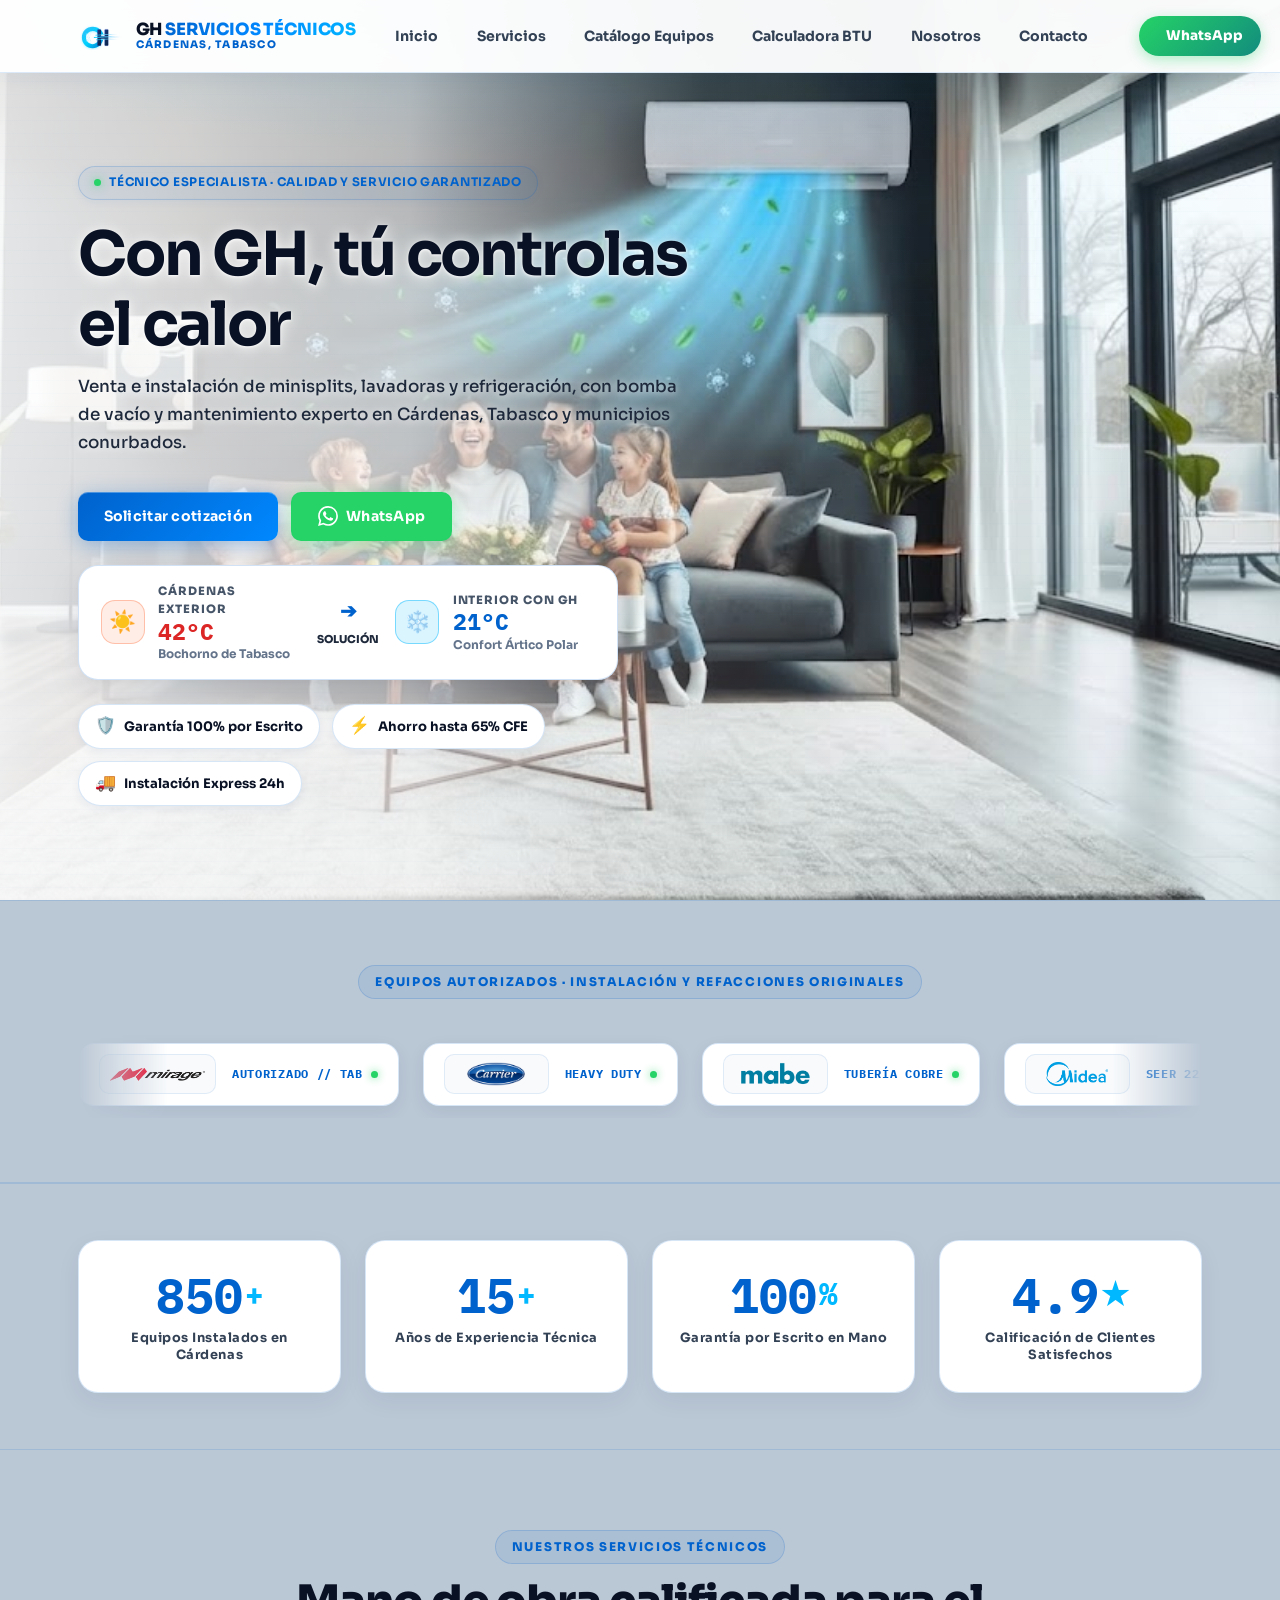
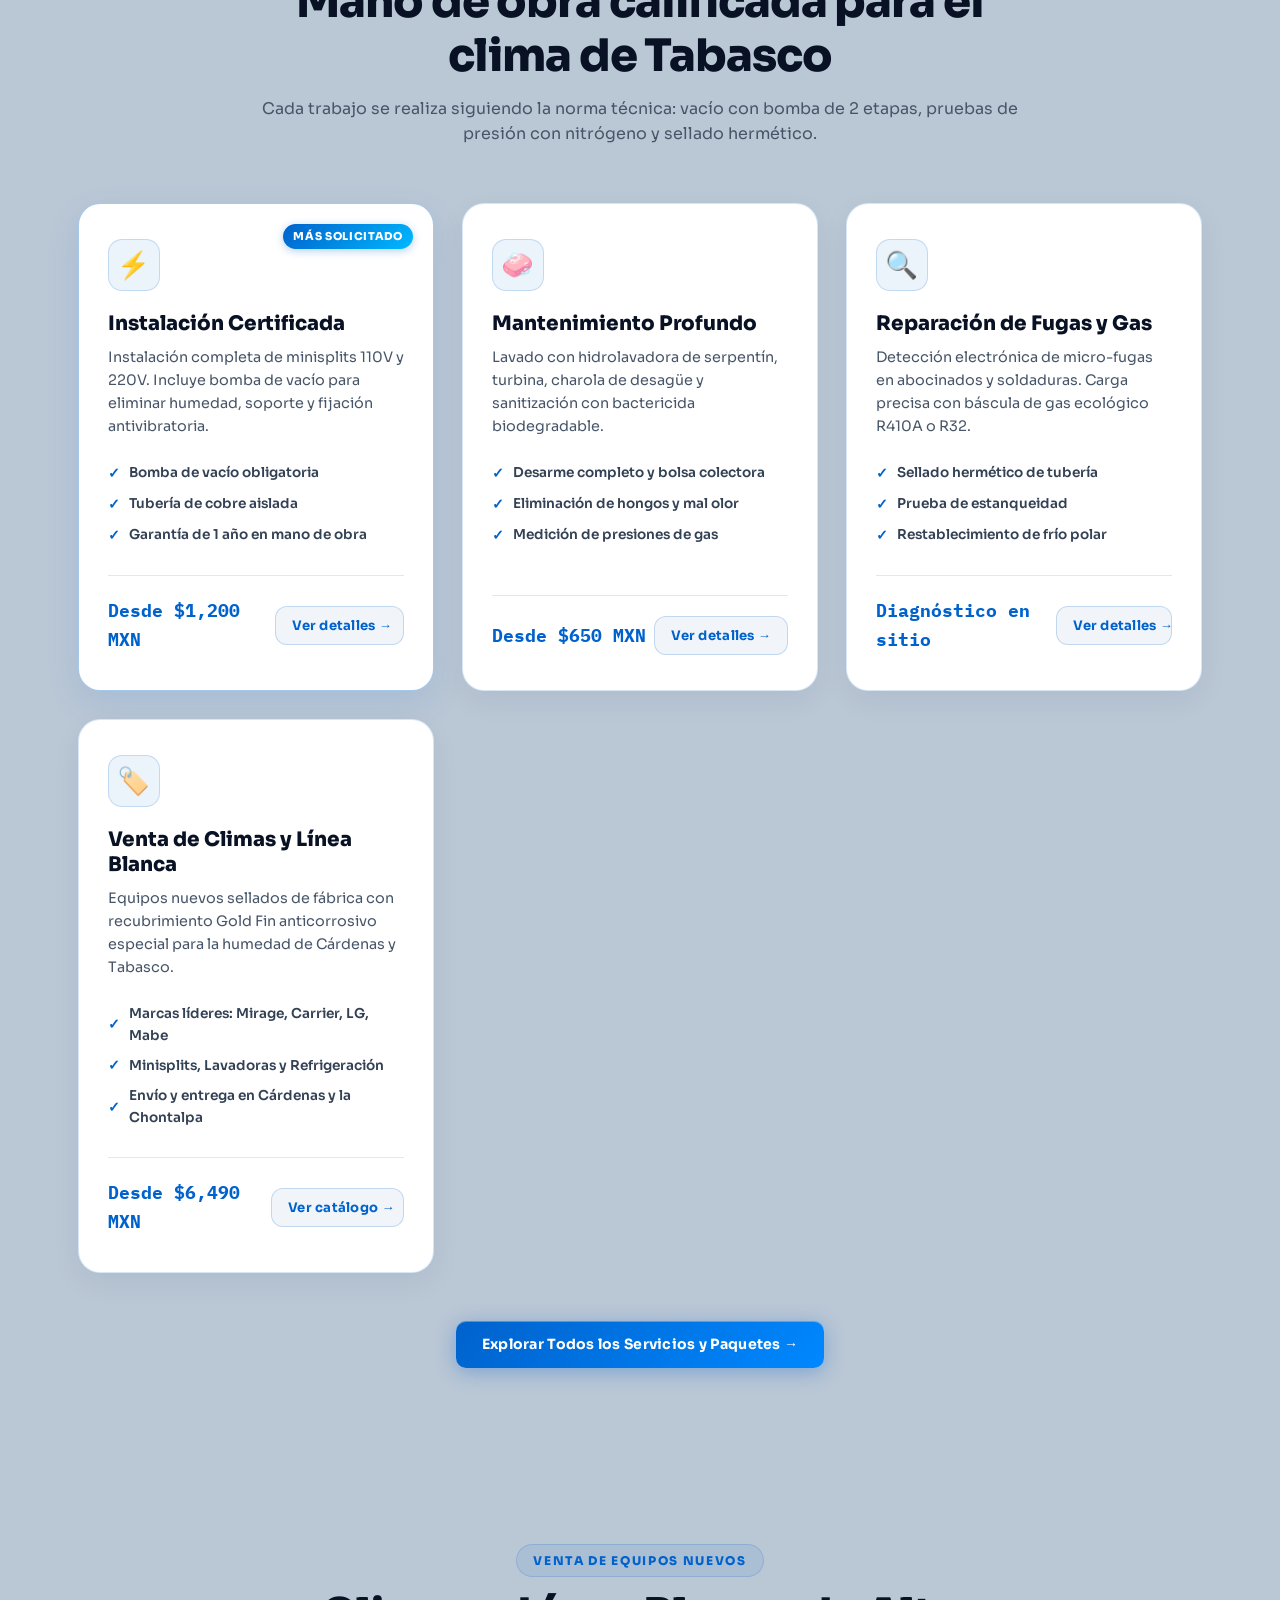
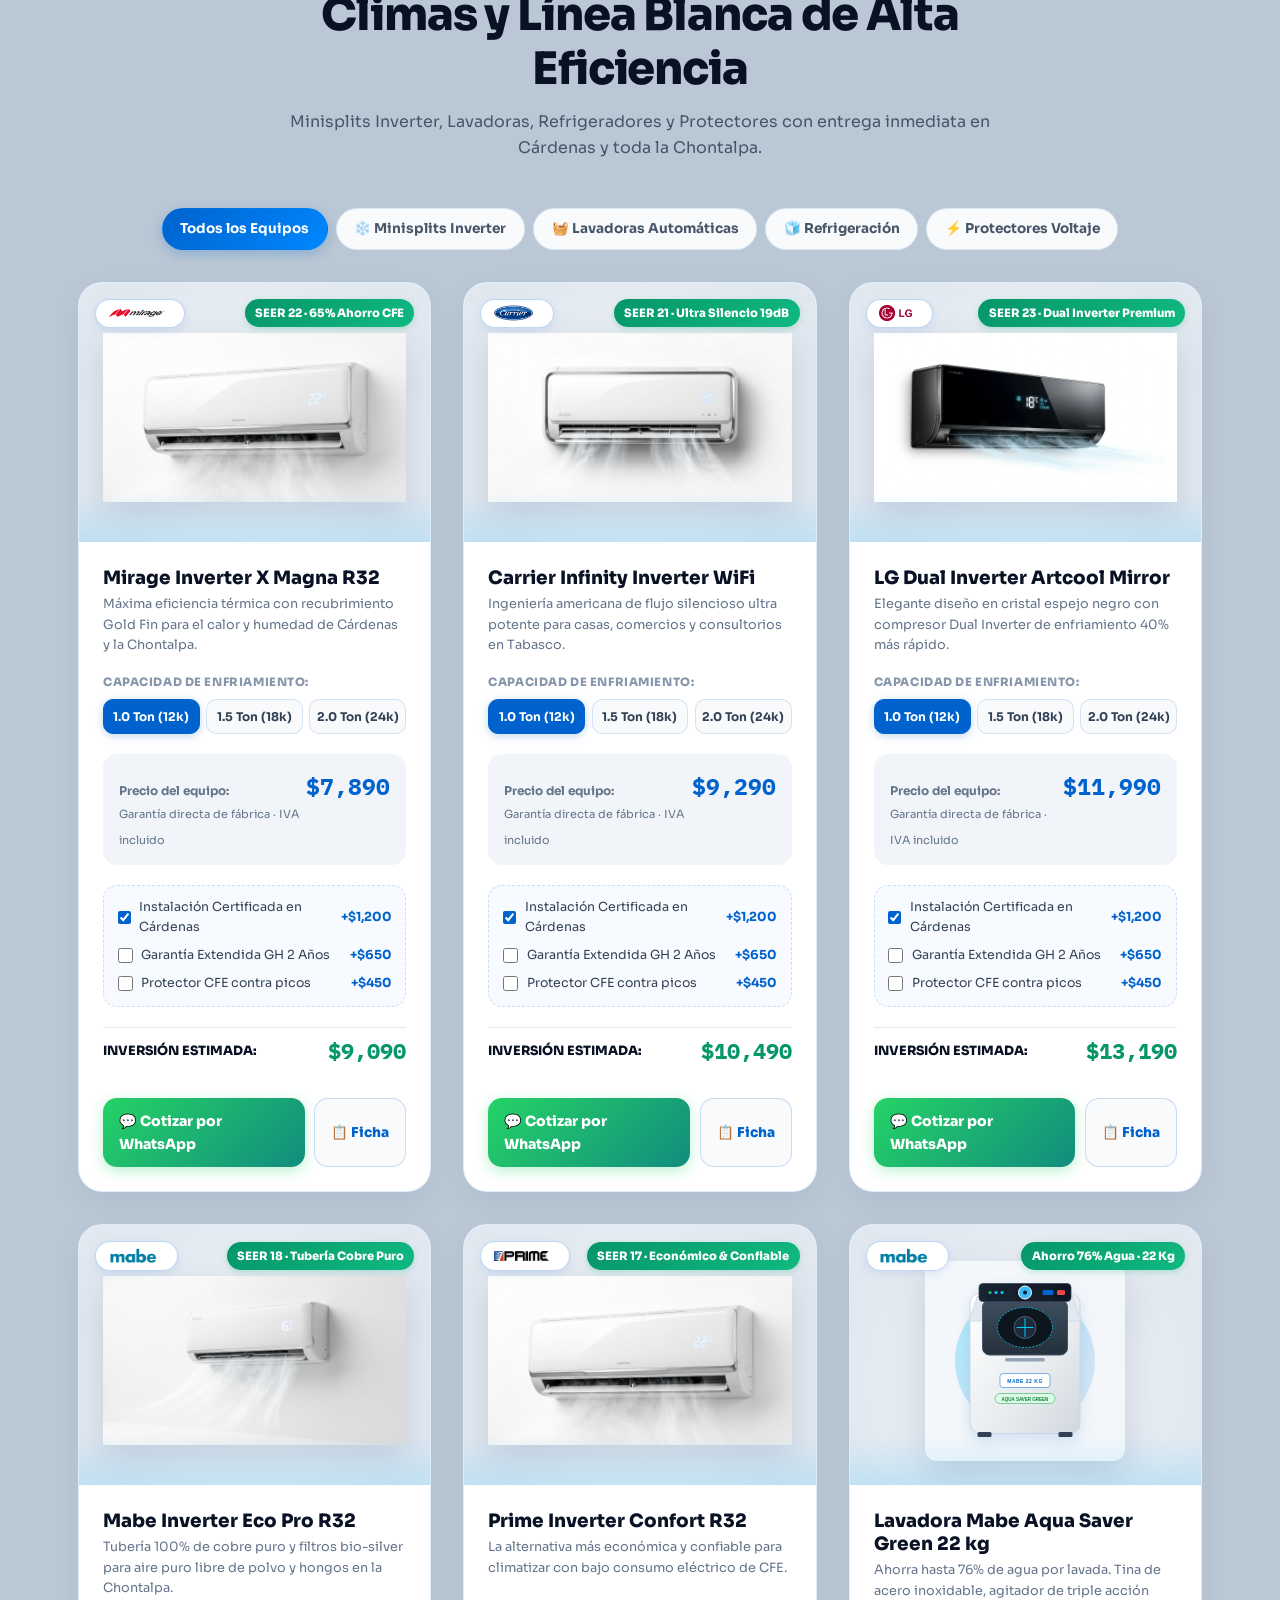
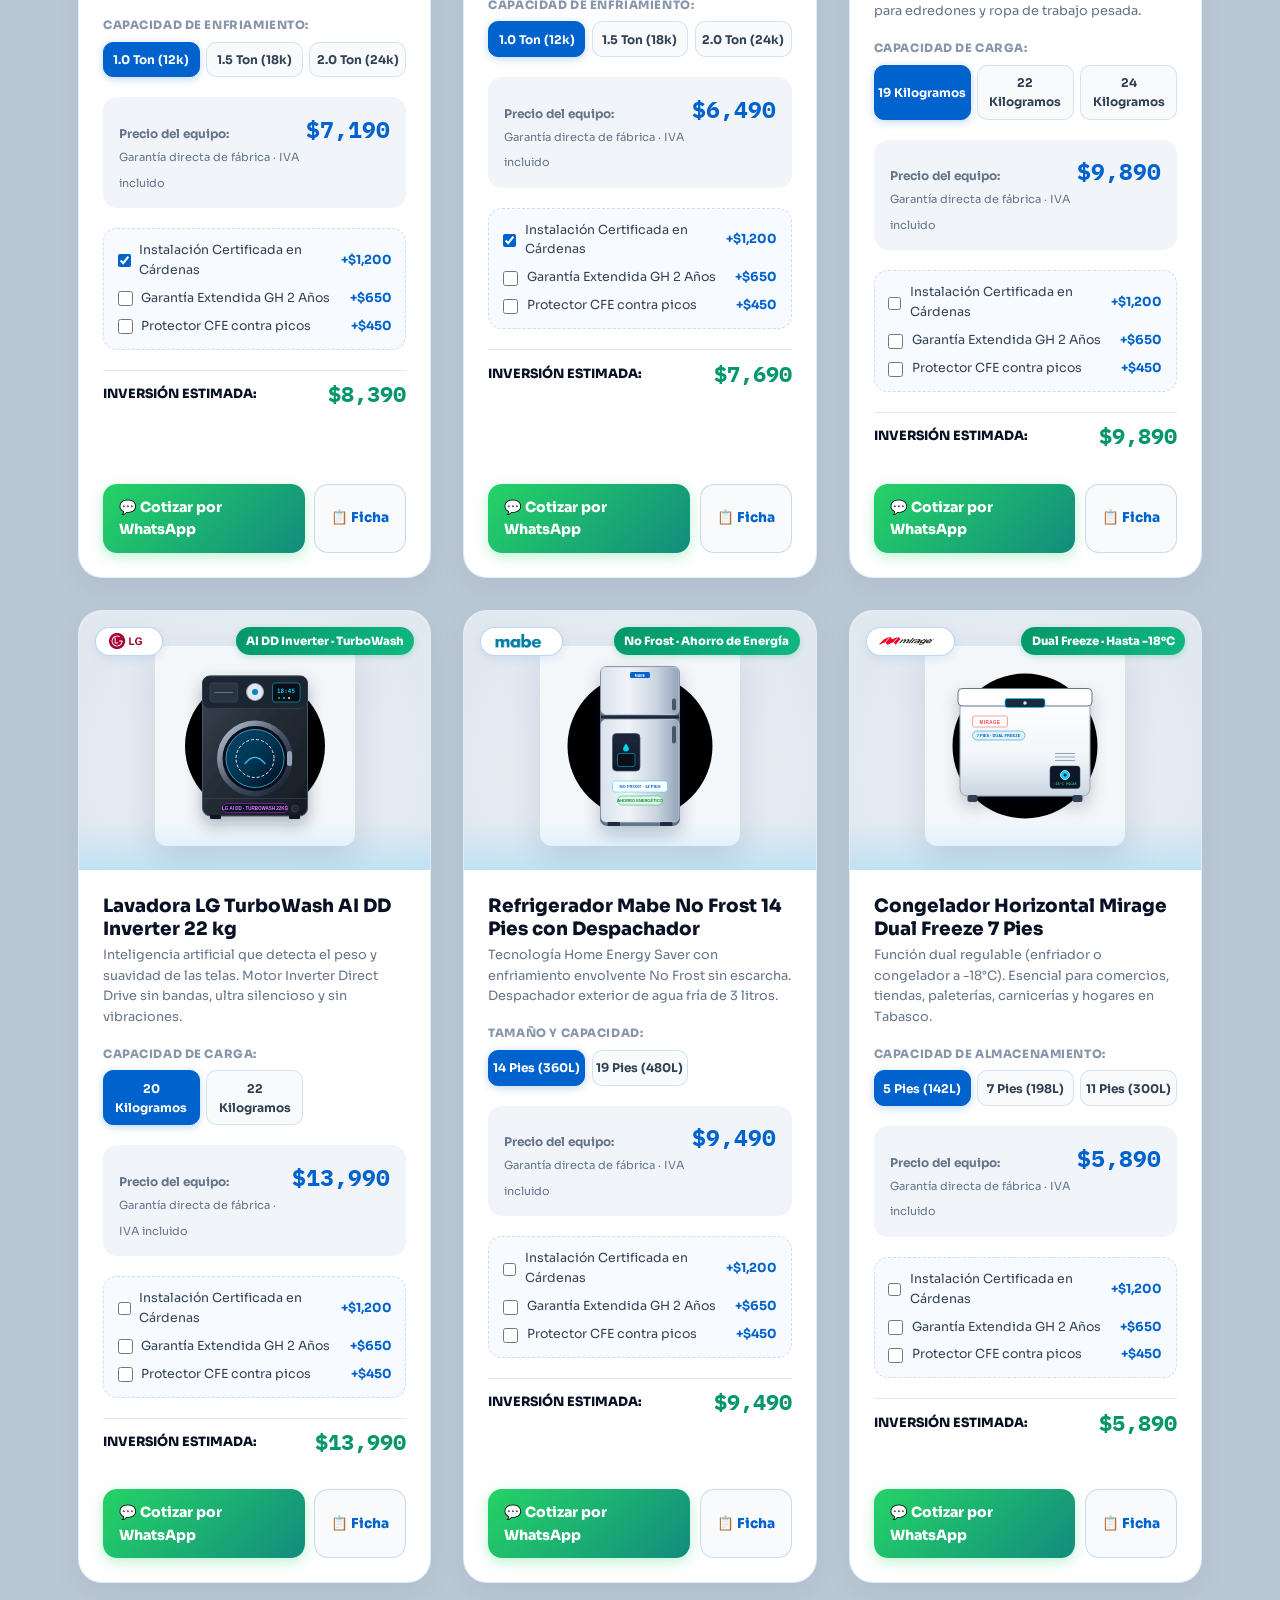
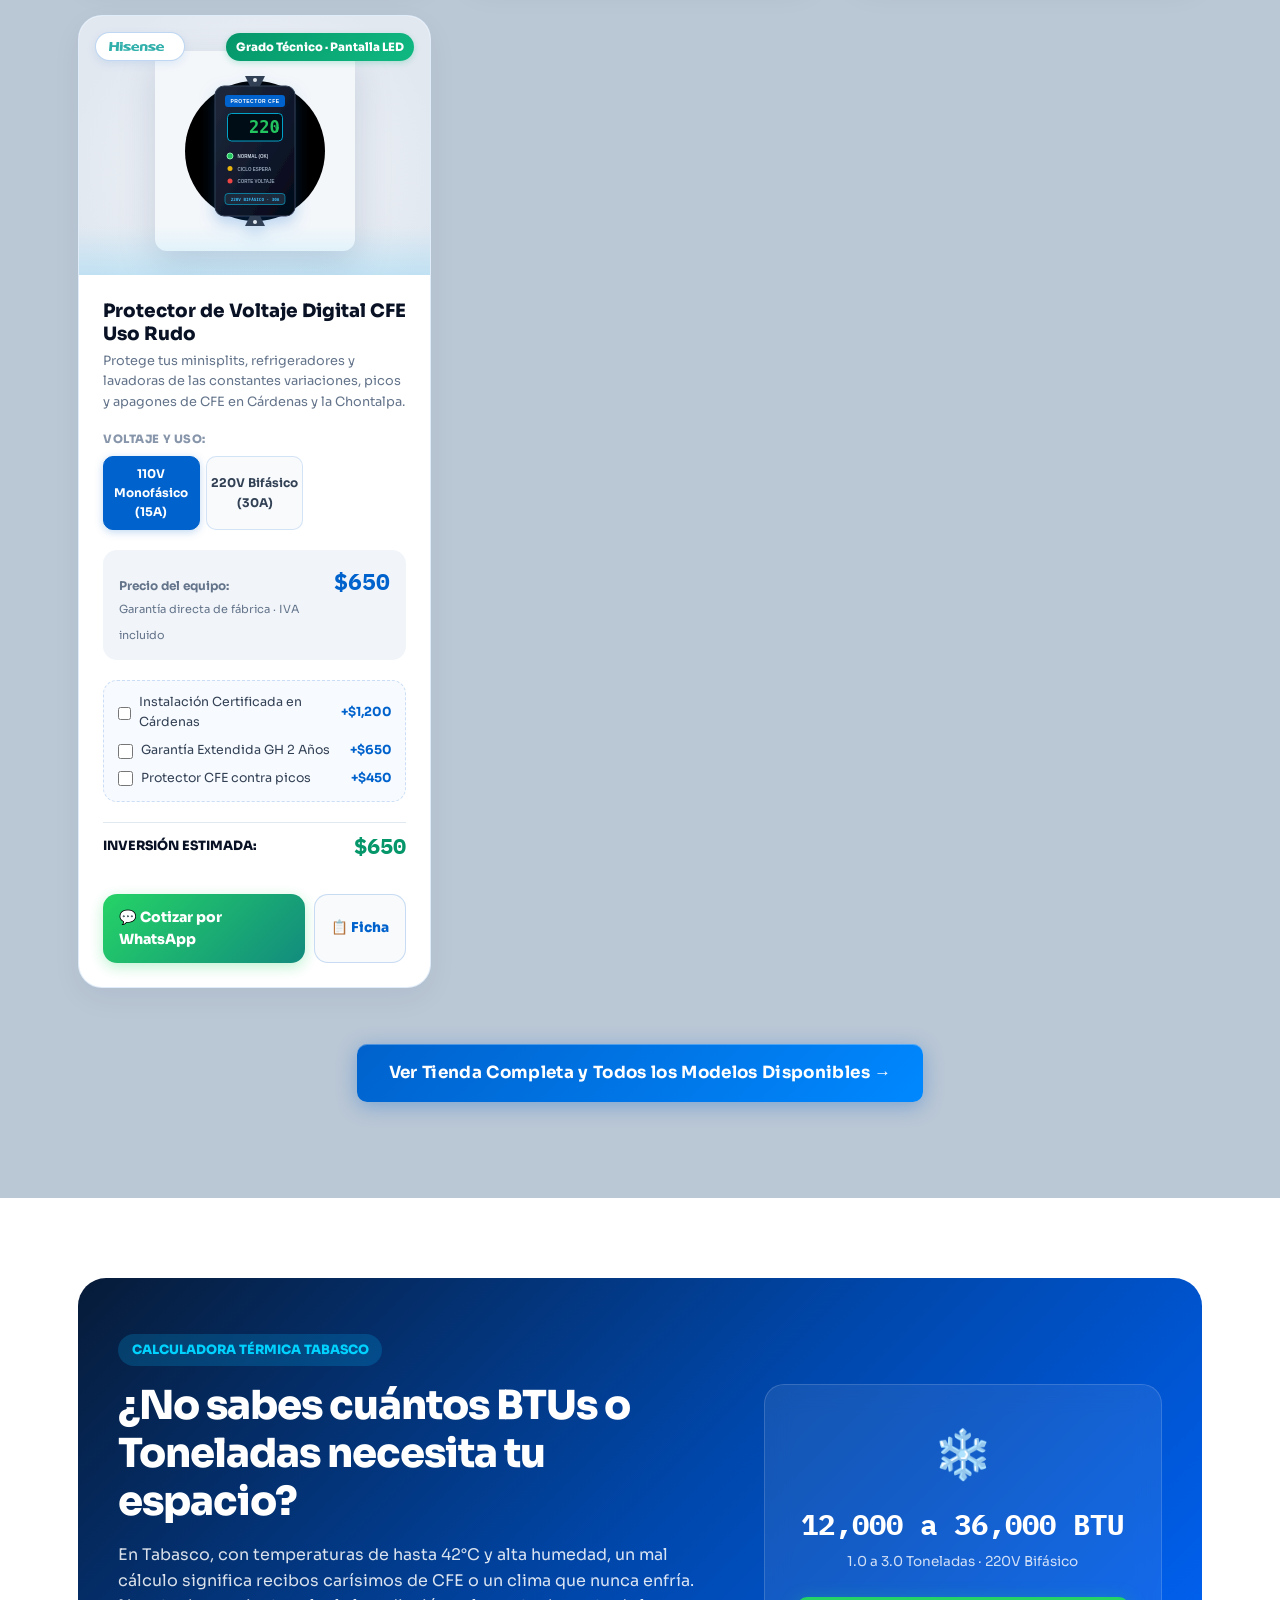
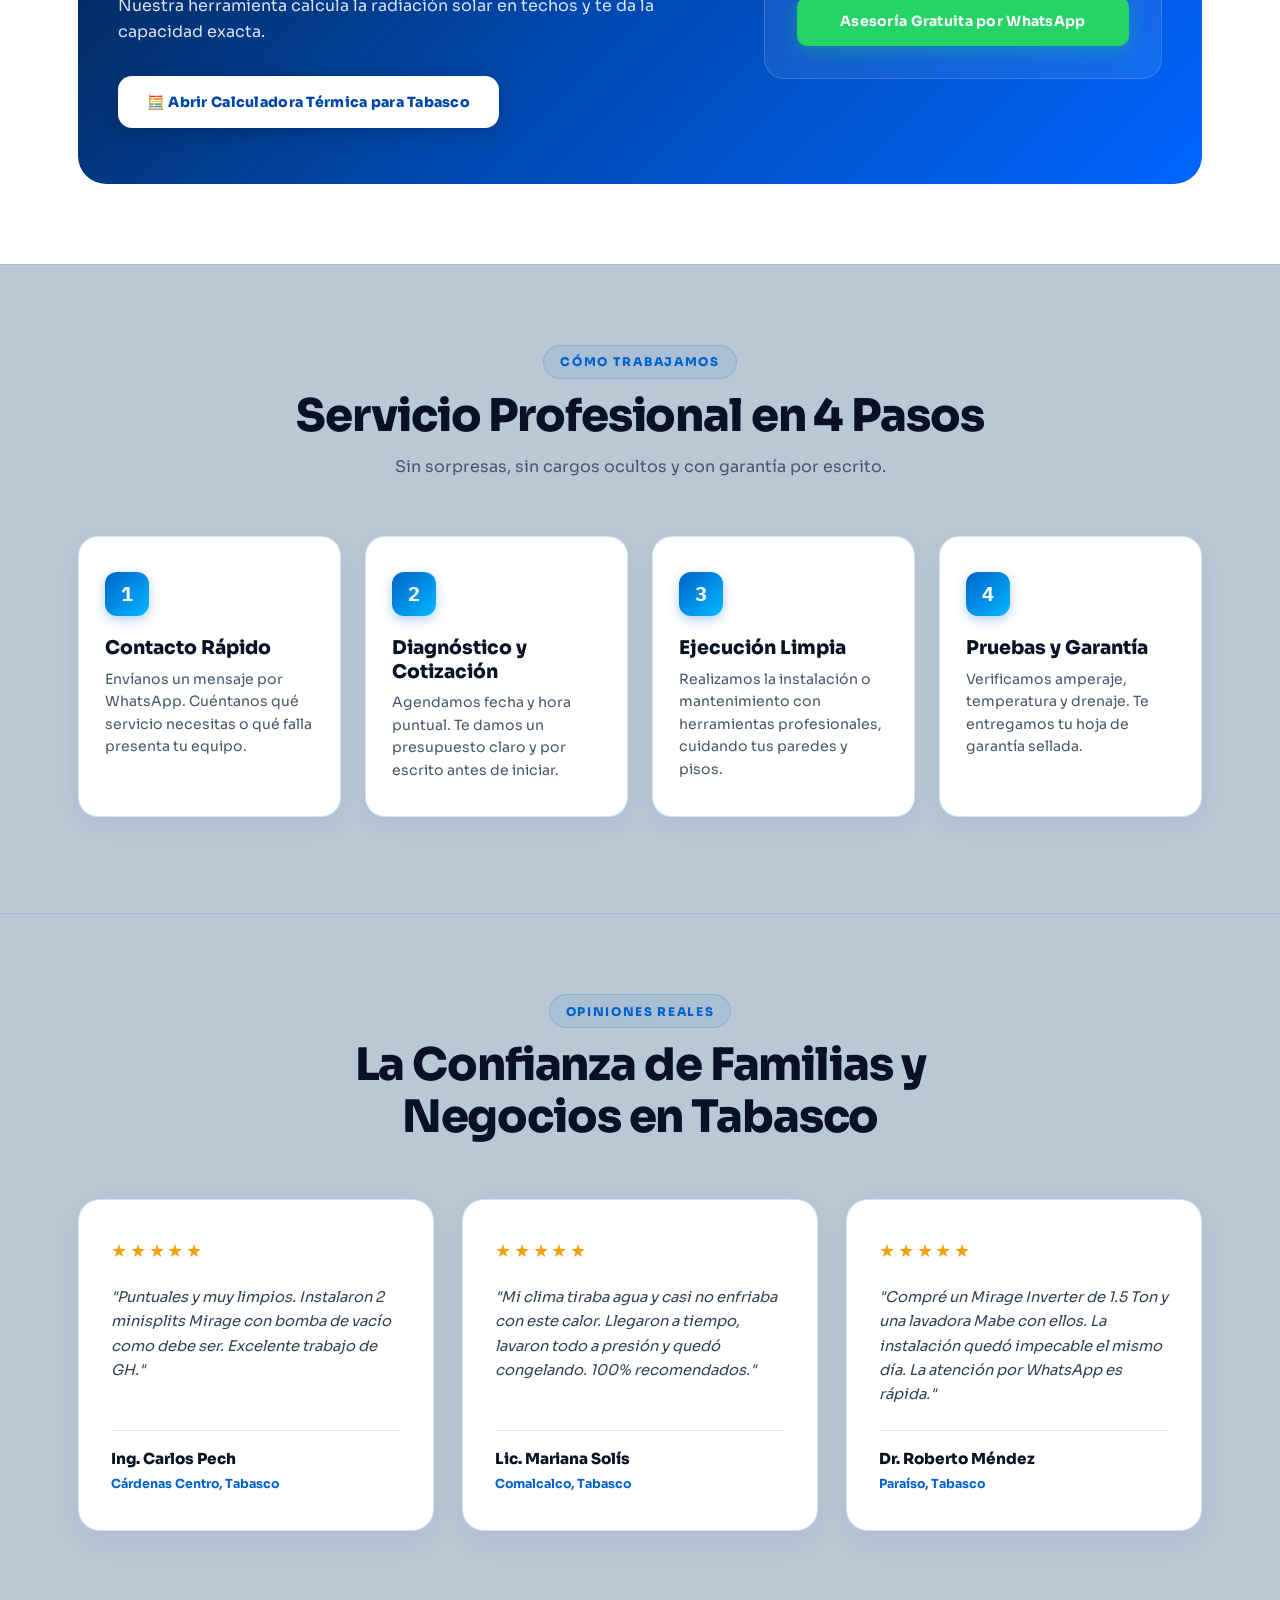
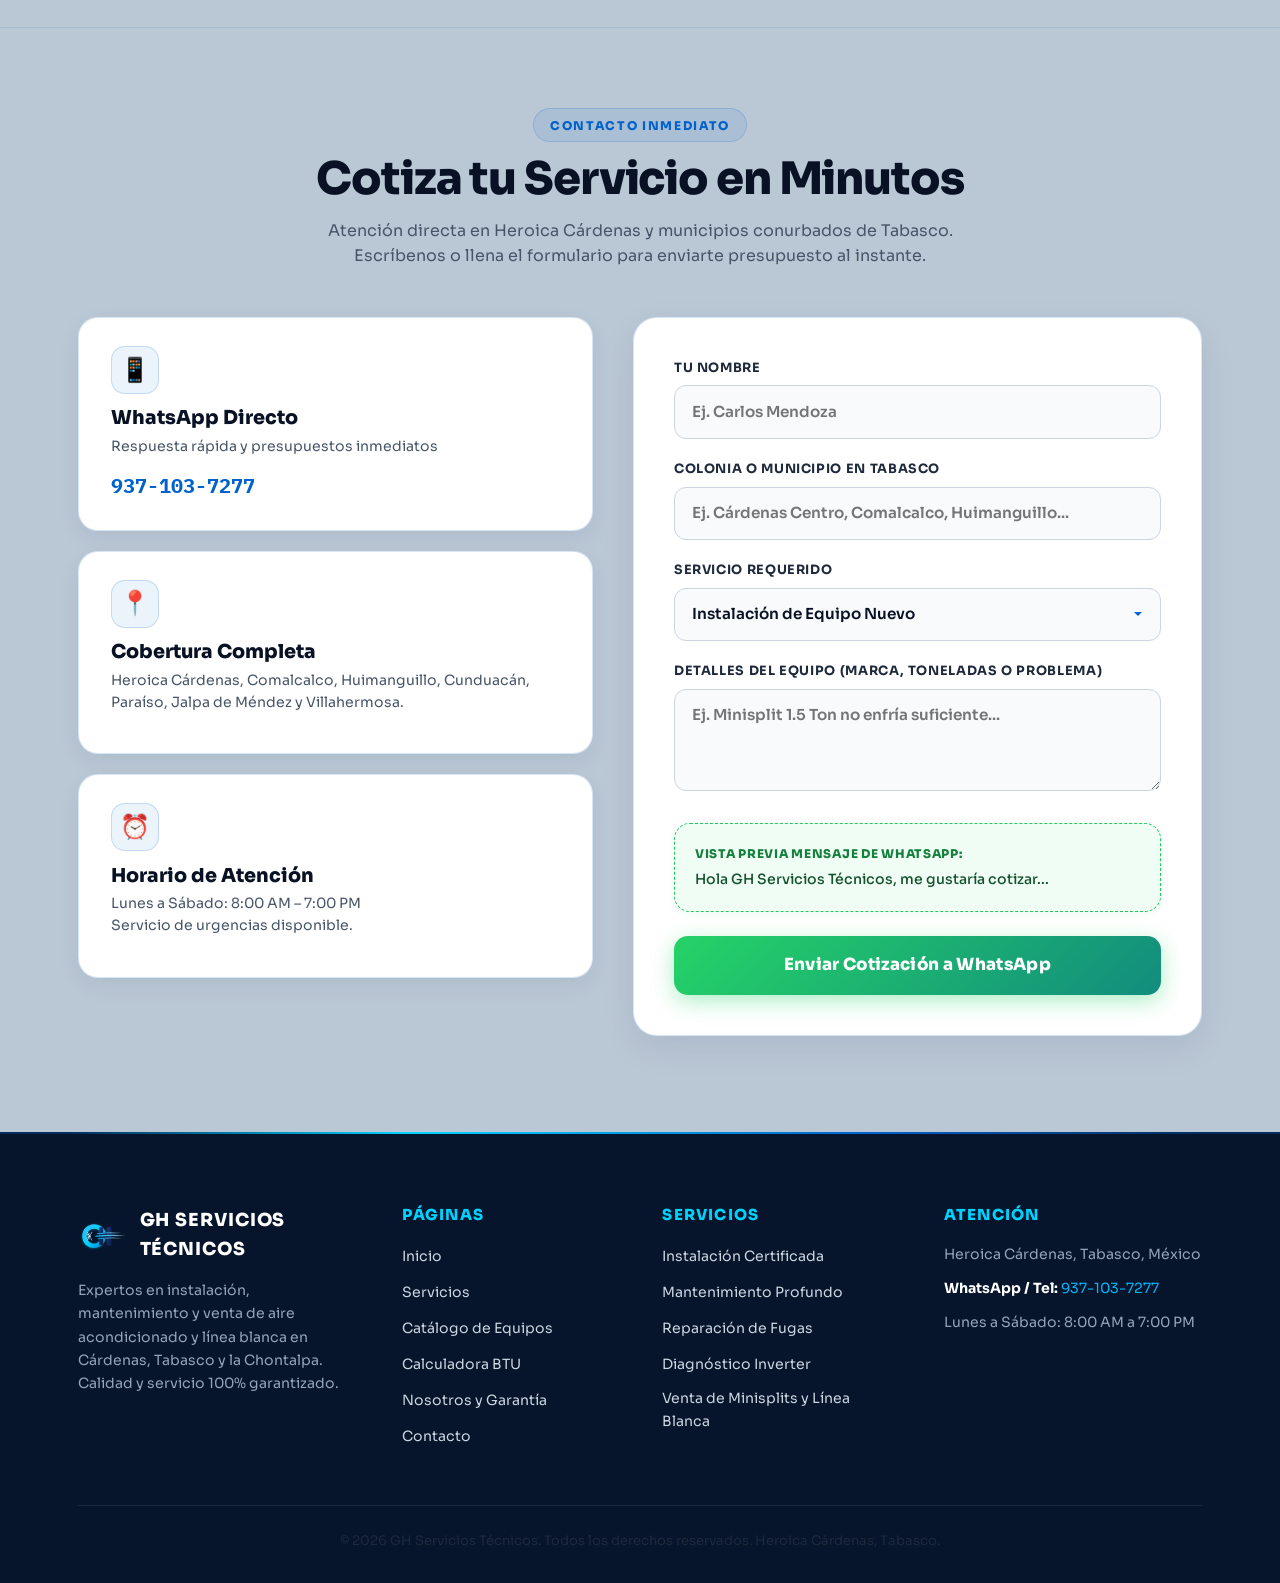
==== commit 3117cae8: "Responsive_desing" ====
--- a/index.html
+++ b/index.html
@@ -97,11 +97,9 @@
             </nav>
 
             <div class="nav__actions">
-                <button class="sound-toggle-btn" aria-label="Activar o silenciar sonido" title="Sonido activado">
-                    <svg width="18" height="18" viewBox="0 0 24 24" fill="none" stroke="currentColor" stroke-width="2"><path d="M11 5L6 9H2v6h4l5 4V5z"/><path d="M19.07 4.93a10 10 0 0 1 0 14.14M15.54 8.46a5 5 0 0 1 0 7.08"/></svg>
-                </button>
-                <a href="https://wa.me/529371037277?text=Hola%20GH%20Servicios%20T%C3%A9cnicos%2C%20quiero%20cotizar" class="nav__cta-wa" target="_blank" rel="noopener">
-                    <span>💬 937-103-7277 | Cotizar</span>
+                <a href="https://wa.me/529371037277?text=Hola%20GH%20Servicios%20T%C3%A9cnicos%2C%20quiero%20cotizar" class="nav__cta-wa" target="_blank" rel="noopener" aria-label="WhatsApp">
+                    <svg width="18" height="18" viewBox="0 0 24 24" fill="currentColor"><path d="M17.472 14.382c-.297-.149-1.758-.867-2.03-.967-.273-.099-.471-.148-.67.15-.197.297-.767.966-.94 1.164-.173.199-.347.223-.644.075-.297-.15-1.255-.463-2.39-1.475-.883-.788-1.48-1.761-1.653-2.059-.173-.297-.018-.458.13-.606.134-.133.298-.347.446-.52.149-.174.198-.298.298-.497.099-.198.05-.371-.025-.52-.075-.149-.669-1.612-.916-2.207-.242-.579-.487-.5-.669-.51-.173-.008-.371-.01-.57-.01-.198 0-.52.074-.792.372-.272.297-1.04 1.016-1.04 2.479 0 1.462 1.065 2.875 1.213 3.074.149.198 2.096 3.2 5.077 4.487.709.306 1.262.489 1.694.625.712.227 1.36.195 1.871.118.571-.085 1.758-.719 2.006-1.413.248-.694.248-1.289.173-1.413-.074-.124-.272-.198-.57-.347m-5.421 7.403h-.004a9.87 9.87 0 01-5.031-1.378l-.361-.214-3.741.982.998-3.648-.235-.374a9.86 9.86 0 01-1.51-5.26c.001-5.45 4.436-9.884 9.888-9.884 2.64 0 5.122 1.03 6.988 2.898a9.825 9.825 0 012.893 6.994c-.003 5.45-4.437 9.884-9.885 9.884m8.413-18.297A11.815 11.815 0 0012.05 0C5.495 0 .16 5.335.157 11.892c0 2.096.547 4.142 1.588 5.945L.057 24l6.305-1.654a11.882 11.882 0 005.683 1.448h.005c6.554 0 11.89-5.335 11.893-11.893a11.821 11.821 0 00-3.48-8.413z"/></svg>
+                    <span>WhatsApp</span>
                 </a>
                 <button class="nav__burger" id="nav-burger" aria-label="Abrir menú" aria-expanded="false">
                     <span></span><span></span><span></span>
@@ -118,7 +116,7 @@
             <a href="calculadora.html" class="nav__mob-link">Calculadora BTU</a>
             <a href="nosotros.html" class="nav__mob-link">Nosotros y Garantía</a>
             <a href="contacto.html" class="nav__mob-link">Contacto</a>
-            <a href="https://wa.me/529371037277?text=Hola%2C%20me%20interesa%20una%20cotizaci%C3%B3n%20de%20aire%20acondicionado" class="btn btn--primary btn--full" target="_blank" rel="noopener">Cotizar por WhatsApp (937-103-7277)</a>
+            <a href="https://wa.me/529371037277?text=Hola%2C%20me%20interesa%20una%20cotizaci%C3%B3n%20de%20aire%20acondicionado" class="btn btn--primary btn--full" target="_blank" rel="noopener">Cotizar por WhatsApp</a>
         </nav>
     </div>
 
@@ -142,7 +140,7 @@
                         <a href="contacto.html" class="btn btn--primary">Solicitar cotización</a>
                         <a href="https://wa.me/529371037277?text=Hola%2C%20necesito%20servicio%20t%C3%A9cnico%20o%20cotizaci%C3%B3n%20en%20C%C3%A1rdenas%2C%20Tabasco" class="btn btn--wa" target="_blank" rel="noopener">
                             <svg width="20" height="20" viewBox="0 0 24 24" fill="currentColor"><path d="M17.472 14.382c-.297-.149-1.758-.867-2.03-.967-.273-.099-.471-.148-.67.15-.197.297-.767.966-.94 1.164-.173.199-.347.223-.644.075-.297-.15-1.255-.463-2.39-1.475-.883-.788-1.48-1.761-1.653-2.059-.173-.297-.018-.458.13-.606.134-.133.298-.347.446-.52.149-.174.198-.298.298-.497.099-.198.05-.371-.025-.52-.075-.149-.669-1.612-.916-2.207-.242-.579-.487-.5-.669-.51-.173-.008-.371-.01-.57-.01-.198 0-.52.074-.792.372-.272.297-1.04 1.016-1.04 2.479 0 1.462 1.065 2.875 1.213 3.074.149.198 2.096 3.2 5.077 4.487.709.306 1.262.489 1.694.625.712.227 1.36.195 1.871.118.571-.085 1.758-.719 2.006-1.413.248-.694.248-1.289.173-1.413-.074-.124-.272-.198-.57-.347m-5.421 7.403h-.004a9.87 9.87 0 01-5.031-1.378l-.361-.214-3.741.982.998-3.648-.235-.374a9.86 9.86 0 01-1.51-5.26c.001-5.45 4.436-9.884 9.888-9.884 2.64 0 5.122 1.03 6.988 2.898a9.825 9.825 0 012.893 6.994c-.003 5.45-4.437 9.884-9.885 9.884m8.413-18.297A11.815 11.815 0 0012.05 0C5.495 0 .16 5.335.157 11.892c0 2.096.547 4.142 1.588 5.945L.057 24l6.305-1.654a11.882 11.882 0 005.683 1.448h.005c6.554 0 11.89-5.335 11.893-11.893a11.821 11.821 0 00-3.48-8.413z"/></svg>
-                            WhatsApp: 937-103-7277
+                            WhatsApp
                         </a>
                     </div>
 
@@ -175,24 +173,6 @@
                         <span class="hero-feature-tag"><span>🛡️</span> Garantía 100% por Escrito</span>
                         <span class="hero-feature-tag"><span>⚡</span> Ahorro hasta 65% CFE</span>
                         <span class="hero-feature-tag"><span>🚚</span> Instalación Express 24h</span>
-                    </div>
-                </div>
-
-                <div class="hero__dial-wrap anim-hero" data-delay="4">
-                    <button class="hero__sound-btn" id="hero-sound-toggle" aria-label="Activar sonido" title="Sonido">
-                        <svg width="18" height="18" viewBox="0 0 24 24" fill="none" stroke="currentColor" stroke-width="2"><path d="M11 5L6 9H2v6h4l5 4V5z"/><path d="M19.07 4.93a10 10 0 0 1 0 14.14M15.54 8.46a5 5 0 0 1 0 7.08"/></svg>
-                    </button>
-                    <div class="hero__dial" id="hero-dial" role="slider" aria-label="Termostato interactivo" aria-valuemin="16" aria-valuemax="30" aria-valuenow="22" tabindex="0">
-                        <svg class="hero__dial-svg" id="dialSvg" viewBox="0 0 400 400"></svg>
-                        <div class="hero__dial-center">
-                            <span class="hero__dial-temp" id="dialTempDisplay">22</span><span class="hero__dial-unit">°C</span>
-                            <span class="hero__dial-mode" id="dialModeDisplay">Confort ideal</span>
-                        </div>
-                    </div>
-                    <div class="hero__presets" id="dial-presets">
-                        <button class="hero__preset" data-temp="16" aria-label="Ajustar a 16 grados polar">❄️ 16° Polar</button>
-                        <button class="hero__preset is-active" data-temp="22" aria-label="Ajustar a 22 grados confort">✨ 22° Confort</button>
-                        <button class="hero__preset" data-temp="26" aria-label="Ajustar a 26 grados ecológico">🌱 26° Eco</button>
                     </div>
                 </div>
             </div>
--- a/css/snow.css
+++ b/css/snow.css
@@ -154,11 +154,17 @@
 @media (max-width: 640px) {
   .climate-contrast-card {
     grid-template-columns: 1fr;
-    gap: 0.75rem;
+    gap: 0.65rem;
     padding: 0.85rem 1rem;
   }
   .climate-divider {
+    flex-direction: row;
+    transform: none;
+    justify-content: center;
+    gap: 0.4rem;
+    margin: 0.15rem 0;
+  }
+  .climate-divider__arrow {
     transform: rotate(90deg);
-    margin: 0.2rem 0;
   }
 }
--- a/css/nav.css
+++ b/css/nav.css
@@ -281,3 +281,39 @@
     display: flex;
   }
 }
+
+@media (max-width: 480px) {
+  .nav__wrap {
+    height: 4rem;
+    gap: 0.5rem;
+    justify-content: space-between;
+  }
+  .nav__logo-svg-wrap {
+    width: 36px;
+    height: 26px;
+  }
+  .nav__logo-brand {
+    font-size: 0.88rem;
+  }
+  .nav__logo-sub {
+    font-size: 0.58rem;
+  }
+  .nav__cta-wa {
+    padding: 0.45rem 0.75rem;
+    font-size: 0.78rem;
+    gap: 0.35rem;
+  }
+  .nav__actions {
+    gap: 0.5rem;
+    margin-left: 0;
+  }
+}
+
+@media (max-width: 360px) {
+  .nav__logo-sub {
+    display: none;
+  }
+  .nav__cta-wa span {
+    display: inline-block;
+  }
+}
--- a/css/hero.css
+++ b/css/hero.css
@@ -2,38 +2,42 @@
 .hero{
   position:relative;min-height:100vh;min-height:100dvh;
   display:flex;align-items:center;
-  overflow:hidden;padding-top:4rem;
+  overflow:hidden;padding-top:4.5rem;
 }
 .hero__bg{
   position:absolute;inset:0;z-index:0;
-  background:
-    radial-gradient(ellipse 85% 60% at 25% 35%,rgba(0,184,255,0.14),transparent 70%),
-    radial-gradient(ellipse 65% 55% at 75% 65%,rgba(0,98,204,0.12),transparent 65%),
-    linear-gradient(180deg, #B2C1D2 0%, #BAC7D5 60%, #BAC7D5 100%);
+  background-image:
+    linear-gradient(90deg, rgba(255, 255, 255, 0.86) 0%, rgba(255, 255, 255, 0.68) 32%, rgba(255, 255, 255, 0.12) 55%, transparent 72%),
+    url('../Logos/Fondo.jpg');
+  background-position: center right;
+  background-size: cover;
+  background-repeat: no-repeat;
   transition:background 0.5s;
 }
 .hero__vent-texture{
   position:absolute;inset:0;z-index:1;
-  background-image:repeating-linear-gradient(0deg,transparent,transparent 12px,rgba(0,98,204,0.015) 12px,rgba(0,98,204,0.015) 13px);
+  background-image:repeating-linear-gradient(0deg,transparent,transparent 12px,rgba(0,98,204,0.012) 12px,rgba(0,98,204,0.012) 13px);
   pointer-events:none;
 }
-/* Animated mesh gradient overlay */
+/* Animated subtle frost shimmer overlay */
 .hero::after{
   content:'';position:absolute;inset:0;z-index:0;
   background:
-    conic-gradient(from 180deg at 50% 50%,transparent 0deg,rgba(0,184,255,0.04) 60deg,transparent 120deg,rgba(0,98,204,0.03) 240deg,transparent 360deg);
-  animation:heroMesh 24s linear infinite;
+    radial-gradient(ellipse 80% 50% at 75% 25%, rgba(0, 184, 255, 0.06), transparent 60%);
   pointer-events:none;
 }
-@keyframes heroMesh{0%{transform:rotate(0)}100%{transform:rotate(360deg)}}
 
 .hero__container{
   position:relative;z-index:2;
   max-width:var(--max-w);margin:0 auto;width:100%;
-  padding:3.5rem var(--container-px);
-  display:grid;grid-template-columns:1.1fr 0.9fr;gap:3.5rem;align-items:center;
-}
-.hero__text{max-width:560px}
+  padding:4rem var(--container-px);
+  display:flex;align-items:center;
+  min-height:calc(100vh - 4.5rem);
+}
+.hero__text{
+  max-width:620px;
+  width:100%;
+}
 .hero__kicker{
   display:inline-block;
   font-size:0.75rem;font-weight:700;letter-spacing:0.12em;text-transform:uppercase;
@@ -45,12 +49,15 @@
   margin-bottom:0.85rem;
   transition:opacity 0.3s;
   color:#091124;
+  text-shadow: 0 2px 14px rgba(255, 255, 255, 0.9), 0 1px 3px rgba(255, 255, 255, 0.95);
 }
 .hero__subtitle{
   font-size:1.05rem;margin-bottom:2.25rem;
-  color:#475569;
+  color:#1E293B;
+  font-weight:500;
   transition:opacity 0.3s;
   line-height:1.65;
+  text-shadow: 0 1px 8px rgba(255, 255, 255, 0.85);
 }
 .hero__ctas{display:flex;gap:0.85rem;flex-wrap:wrap}
 
@@ -150,12 +157,64 @@
 .anim-hero[data-delay="4"]{transition-delay:0.58s}
 
 @media(max-width:900px){
-  .hero__container{grid-template-columns:1fr;text-align:center;justify-items:center}
-  .hero__text{max-width:100%}
-  .hero__ctas{justify-content:center}
-  .hero__dial{width:clamp(220px,55vw,300px)}
+  .hero{
+    min-height:auto;
+    padding-top:6rem;
+    padding-bottom:3.5rem;
+  }
+  .hero__bg{
+    background-image:
+      linear-gradient(180deg, rgba(255, 255, 255, 0.88) 0%, rgba(255, 255, 255, 0.68) 50%, rgba(255, 255, 255, 0.25) 85%, transparent 100%),
+      url('../Logos/Fondo.jpg');
+    background-position: center top;
+  }
+  .hero__container{
+    padding:2rem var(--container-px);
+    min-height:auto;
+    justify-content:flex-start;
+  }
+  .hero__text{
+    max-width:100%;
+    text-align:left;
+  }
   .hero::after{display:none}
 }
-@media(max-width:480px){
-  .hero__dial{width:230px}
-}
+
+@media(max-width:580px){
+  .hero{
+    padding-top:5.5rem;
+    padding-bottom:2.5rem;
+  }
+  .hero__badge{
+    font-size:0.68rem;
+    padding:0.35rem 0.75rem;
+    border-radius:12px;
+    line-height:1.35;
+    text-align:left;
+  }
+  .hero__title{
+    font-size:clamp(1.9rem, 8vw, 2.6rem);
+    line-height:1.18;
+  }
+  .hero__subtitle{
+    font-size:0.95rem;
+    margin-bottom:1.75rem;
+  }
+  .hero__ctas{
+    flex-direction:column;
+    width:100%;
+    gap:0.75rem;
+  }
+  .hero__ctas .btn{
+    width:100%;
+    justify-content:center;
+    text-align:center;
+  }
+  .hero-features-bar{
+    gap:0.5rem;
+  }
+  .hero-feature-tag{
+    font-size:0.75rem;
+    padding:0.4rem 0.85rem;
+  }
+}
--- a/css/catalog.css
+++ b/css/catalog.css
@@ -506,3 +506,49 @@
   color: #091124;
   font-weight: 600;
 }
+
+/* --- Catalog Responsive Queries --- */
+@media (max-width: 860px) {
+  .catalog__filters-bar {
+    flex-direction: column;
+    align-items: stretch;
+    gap: 1rem;
+  }
+  .catalog__search-box {
+    min-width: 100%;
+    width: 100%;
+  }
+  .catalog__tabs {
+    justify-content: center;
+  }
+}
+
+@media (max-width: 600px) {
+  .catalog-section {
+    padding: 3.5rem 0 4.5rem;
+  }
+  .catalog__grid {
+    grid-template-columns: 1fr;
+    gap: 1.25rem;
+  }
+  .catalog__filters-bar {
+    padding: 0.85rem 1rem;
+    border-radius: 16px;
+  }
+  .catalog-tab {
+    font-size: 0.78rem;
+    padding: 0.45rem 0.85rem;
+  }
+  .spec-modal {
+    padding: 1.5rem 1.1rem;
+    width: 94%;
+    border-radius: 18px;
+  }
+  .spec-modal__table {
+    font-size: 0.8rem;
+  }
+  .spec-modal__table th,
+  .spec-modal__table td {
+    padding: 0.55rem 0.6rem;
+  }
+}
--- a/css/calculator.css
+++ b/css/calculator.css
@@ -110,5 +110,20 @@
 .calc__actions{display:flex;flex-direction:column;gap:0.85rem}
 
 @media(max-width:900px){
-  .calc__grid{grid-template-columns:1fr}
+  .calc__grid{grid-template-columns:1fr;gap:1.75rem}
 }
+
+@media(max-width:480px){
+  .calc__card,
+  .calc__result{
+    padding:1.35rem 1rem;
+    border-radius:16px;
+  }
+  .calc__options{
+    grid-template-columns:1fr;
+    gap:0.65rem;
+  }
+  .calc__ton-num{
+    font-size:3rem;
+  }
+}
--- a/css/testimonials.css
+++ b/css/testimonials.css
@@ -115,5 +115,10 @@
   }
   .testimonials__grid {
     grid-template-columns: 1fr;
+    gap: 1.25rem;
+  }
+  .testimonial-card,
+  .testimonials__card {
+    padding: 1.5rem 1.25rem;
   }
 }
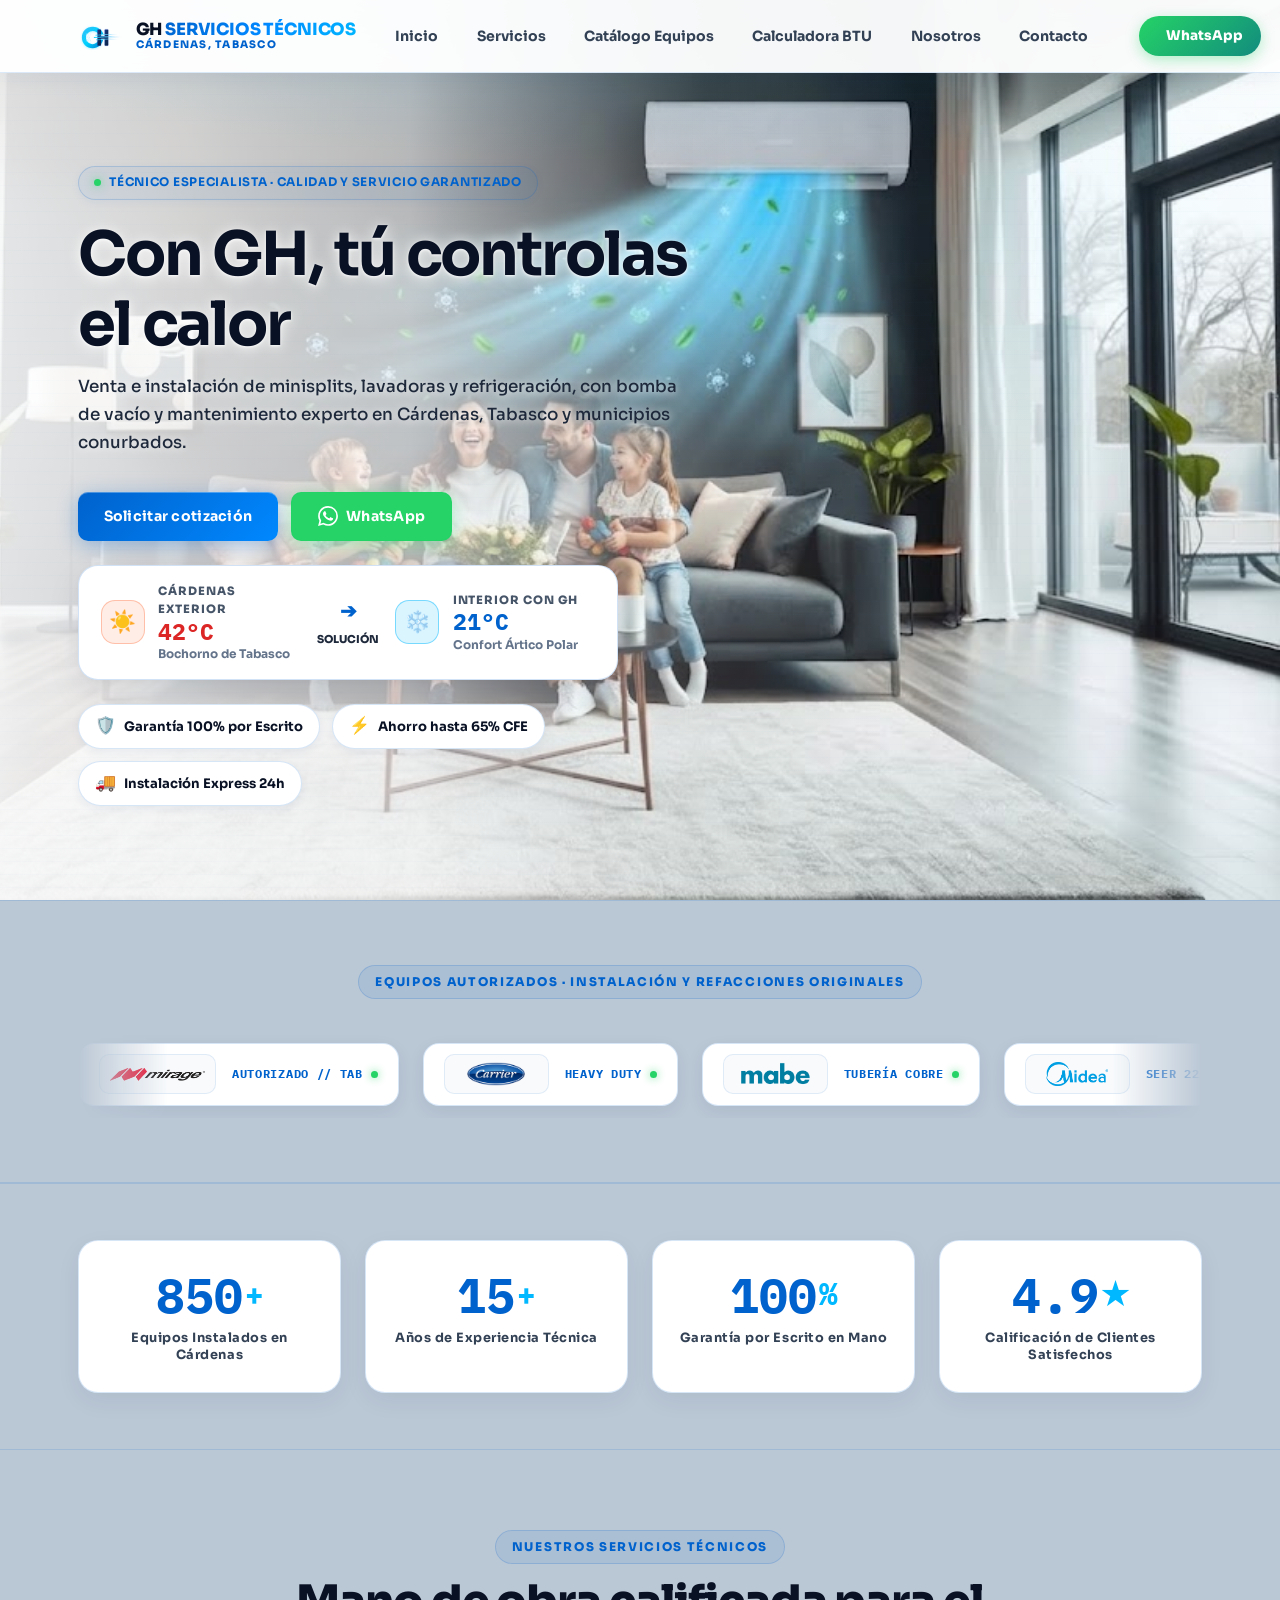
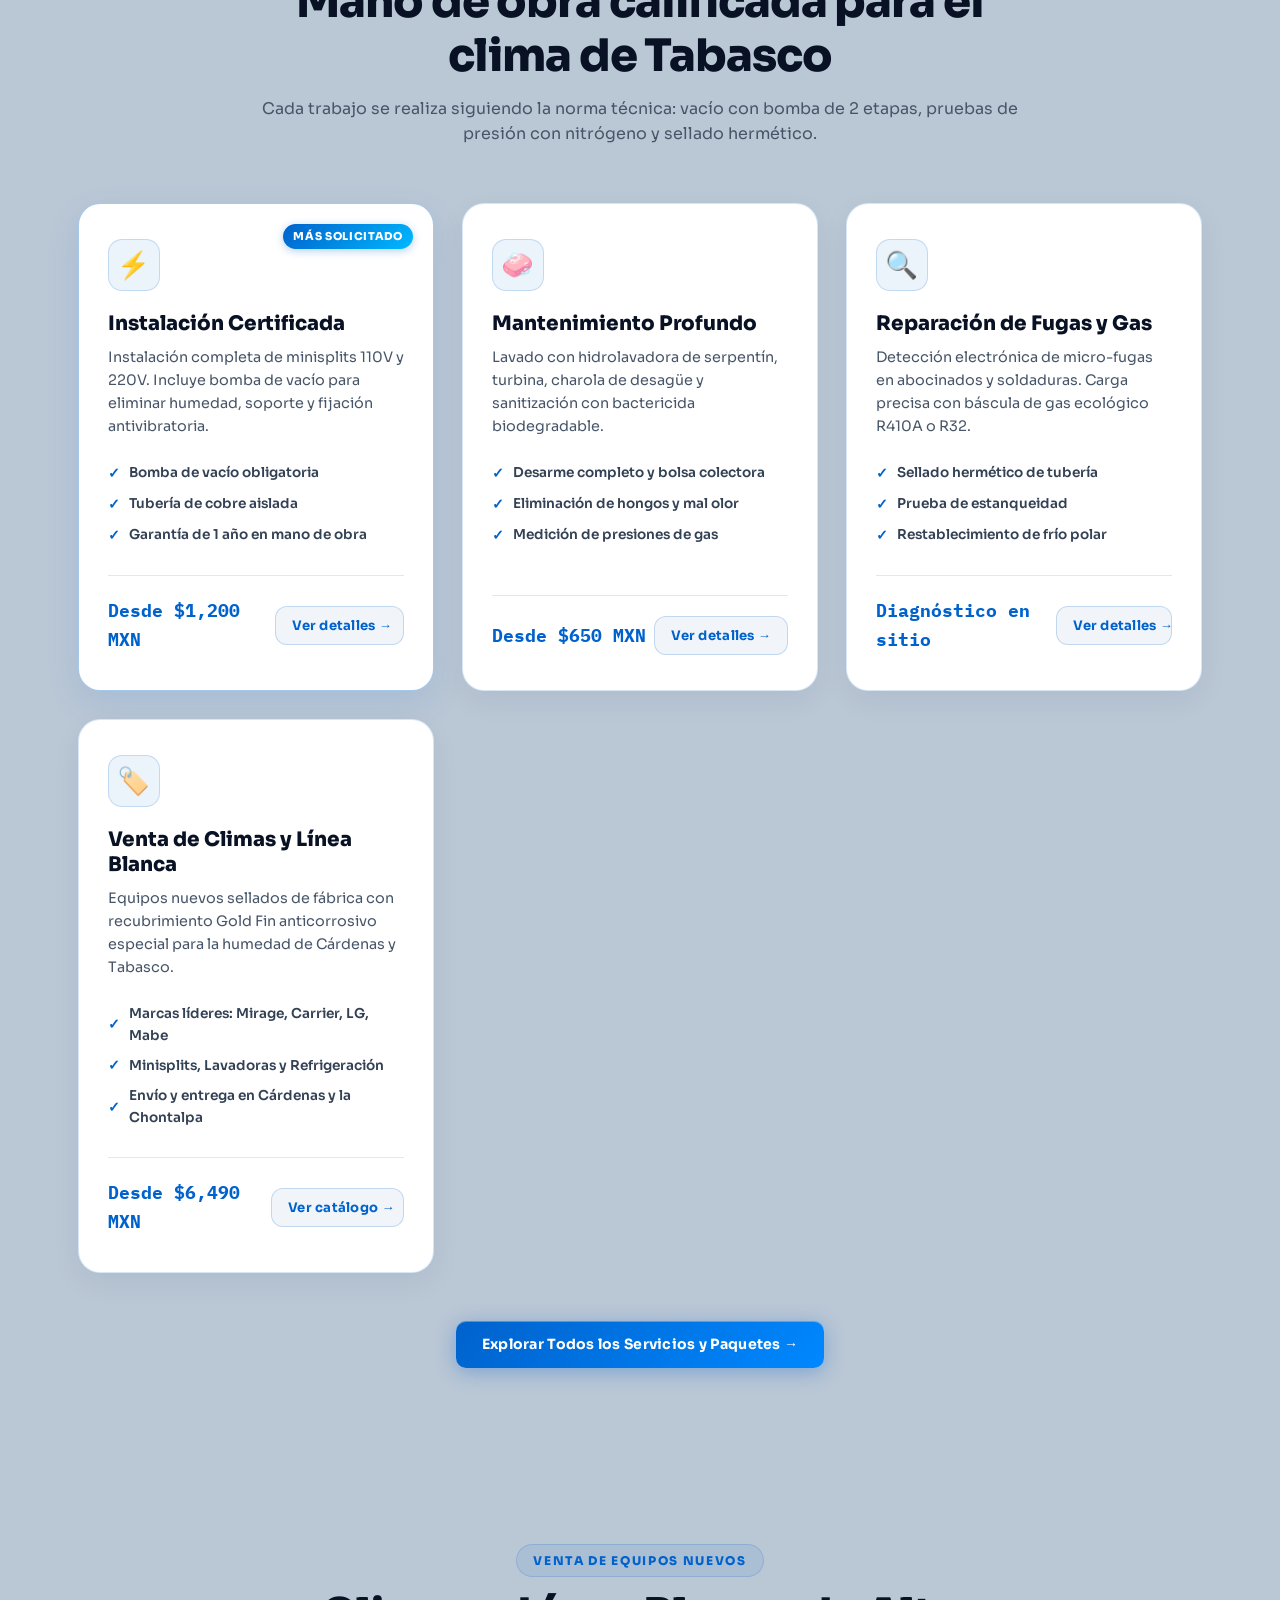
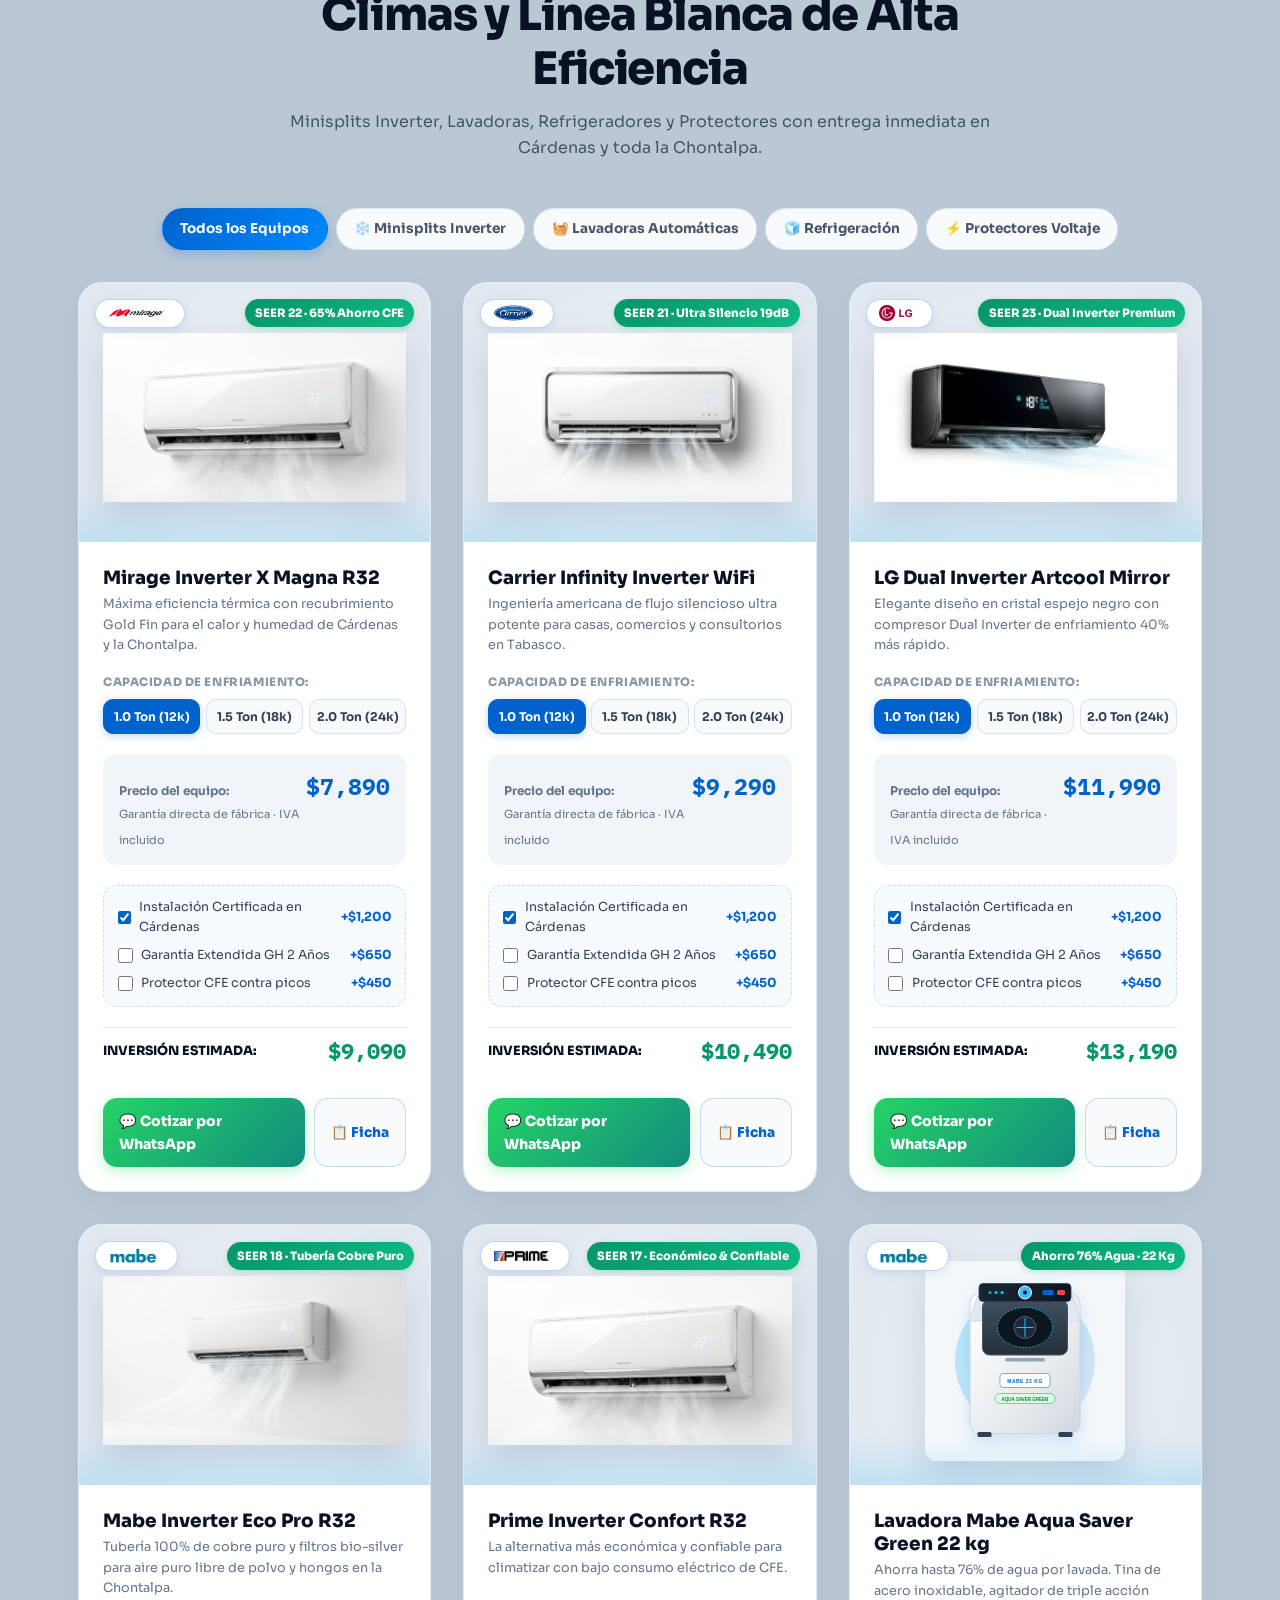
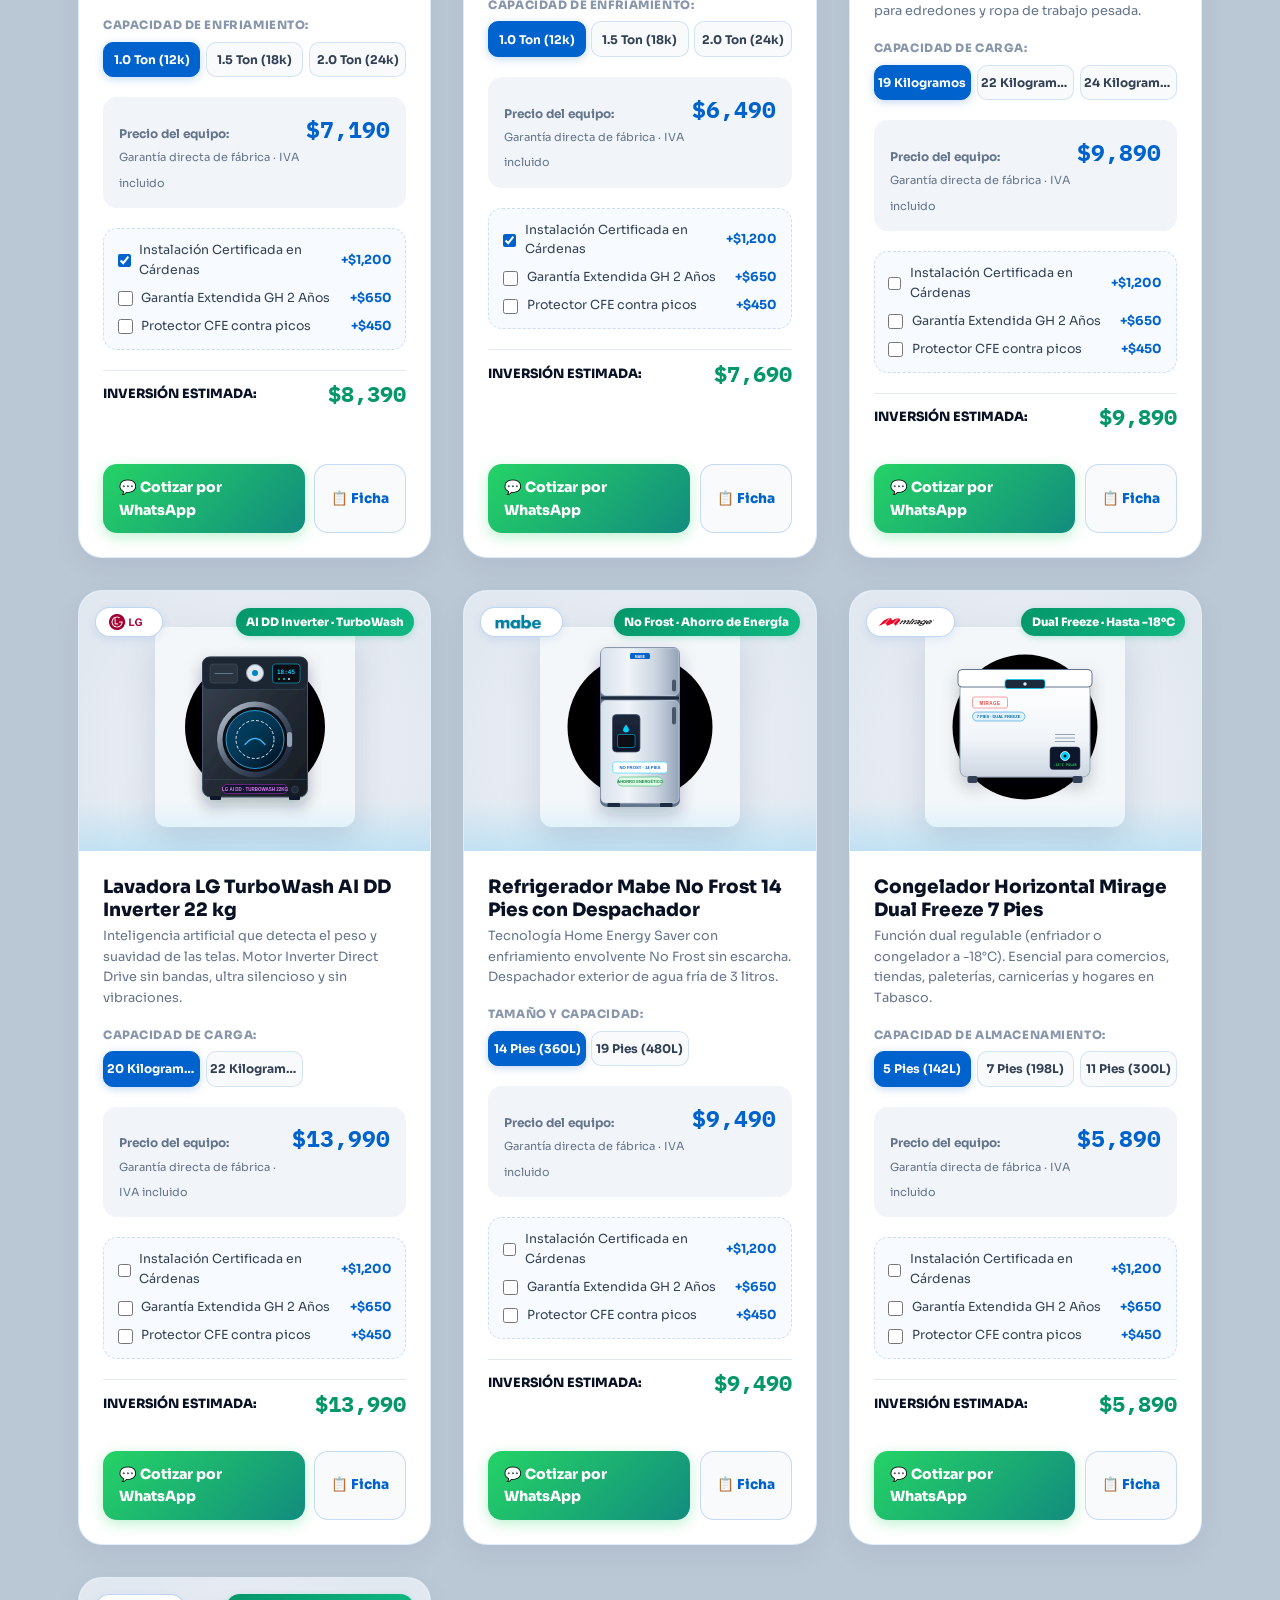
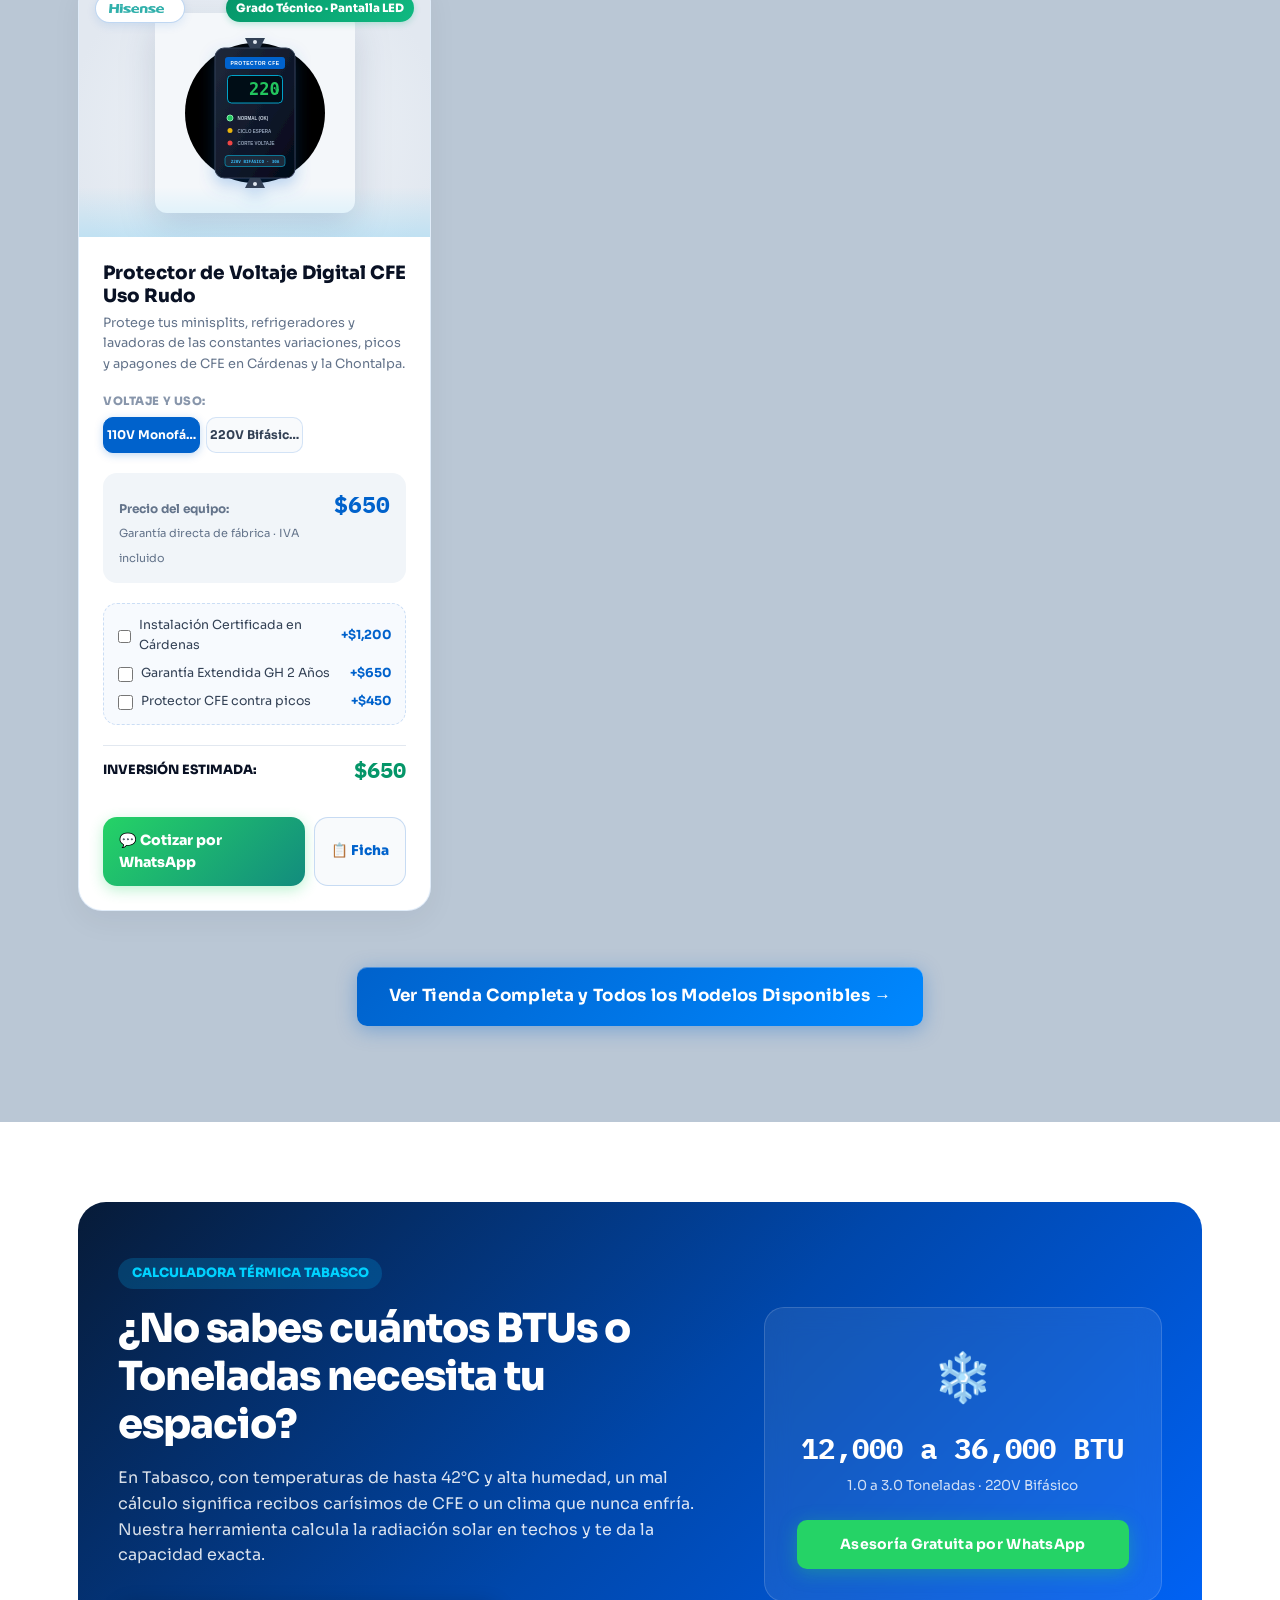
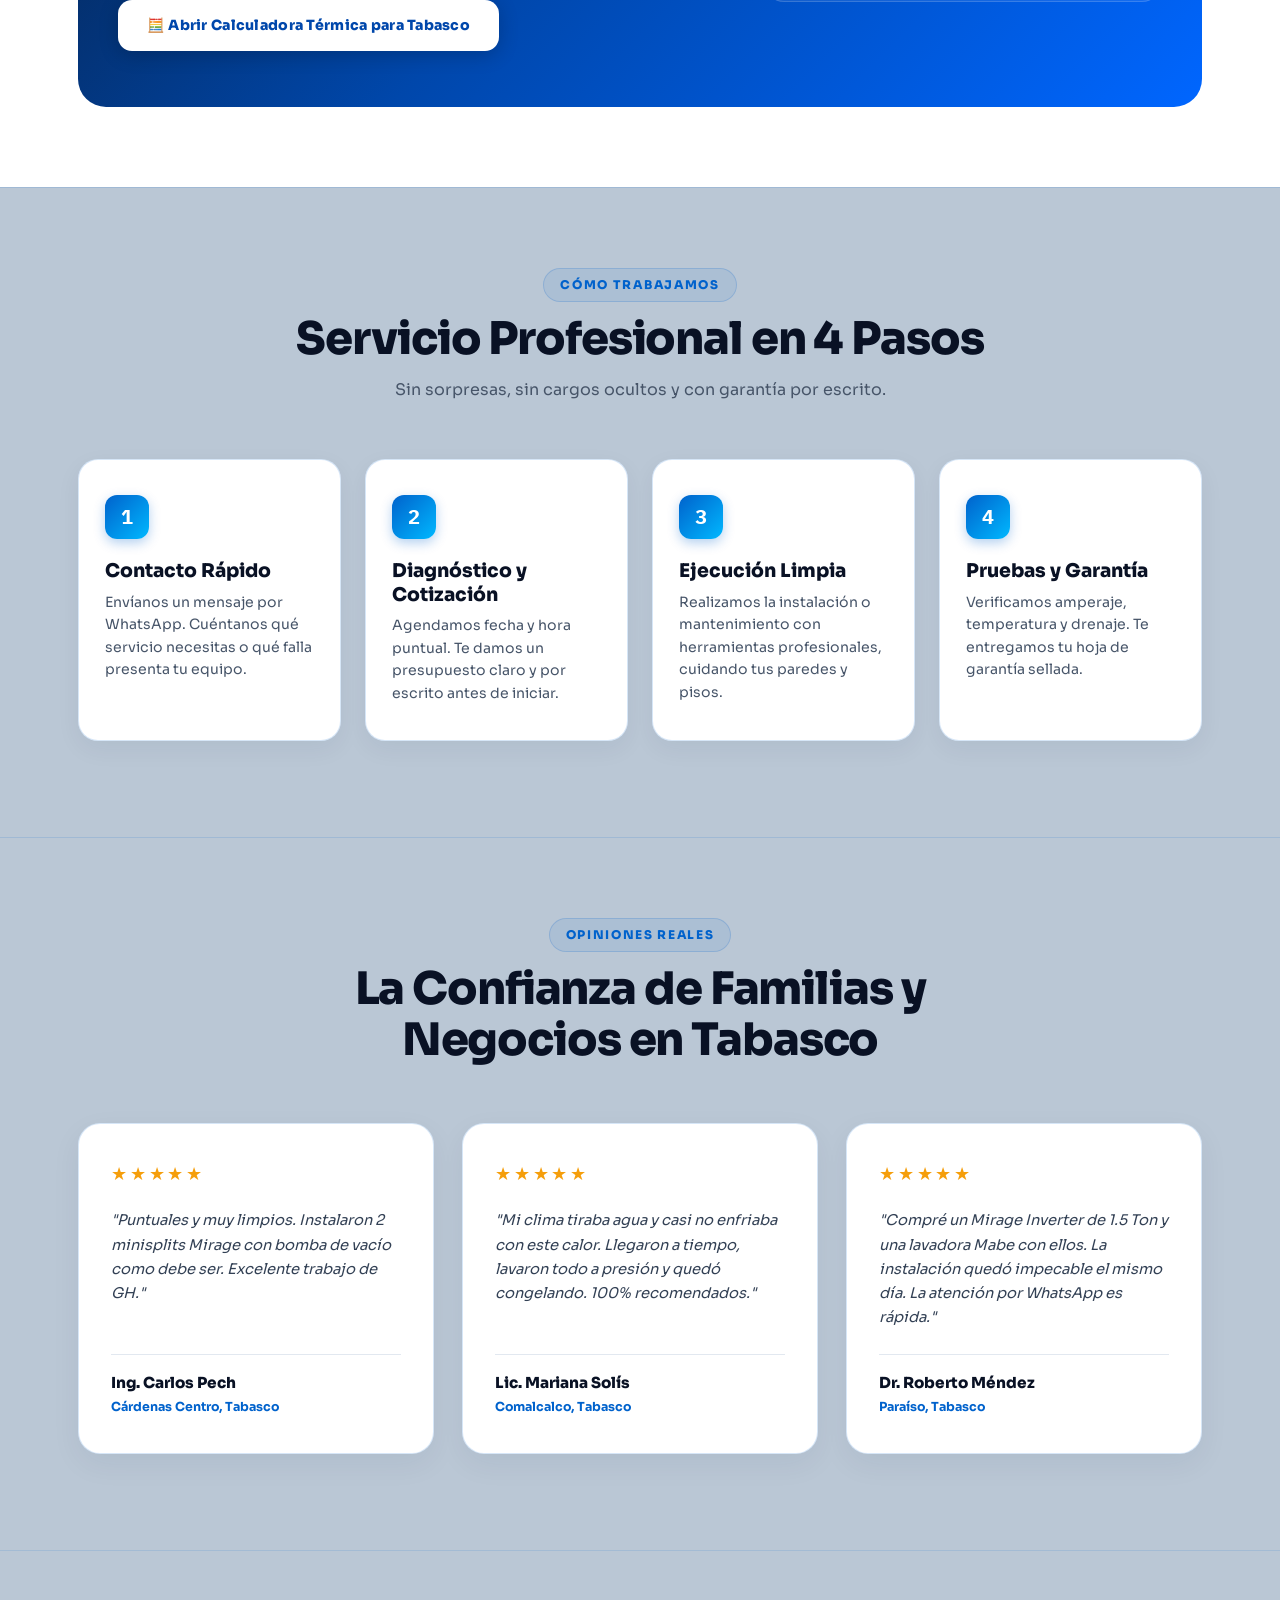
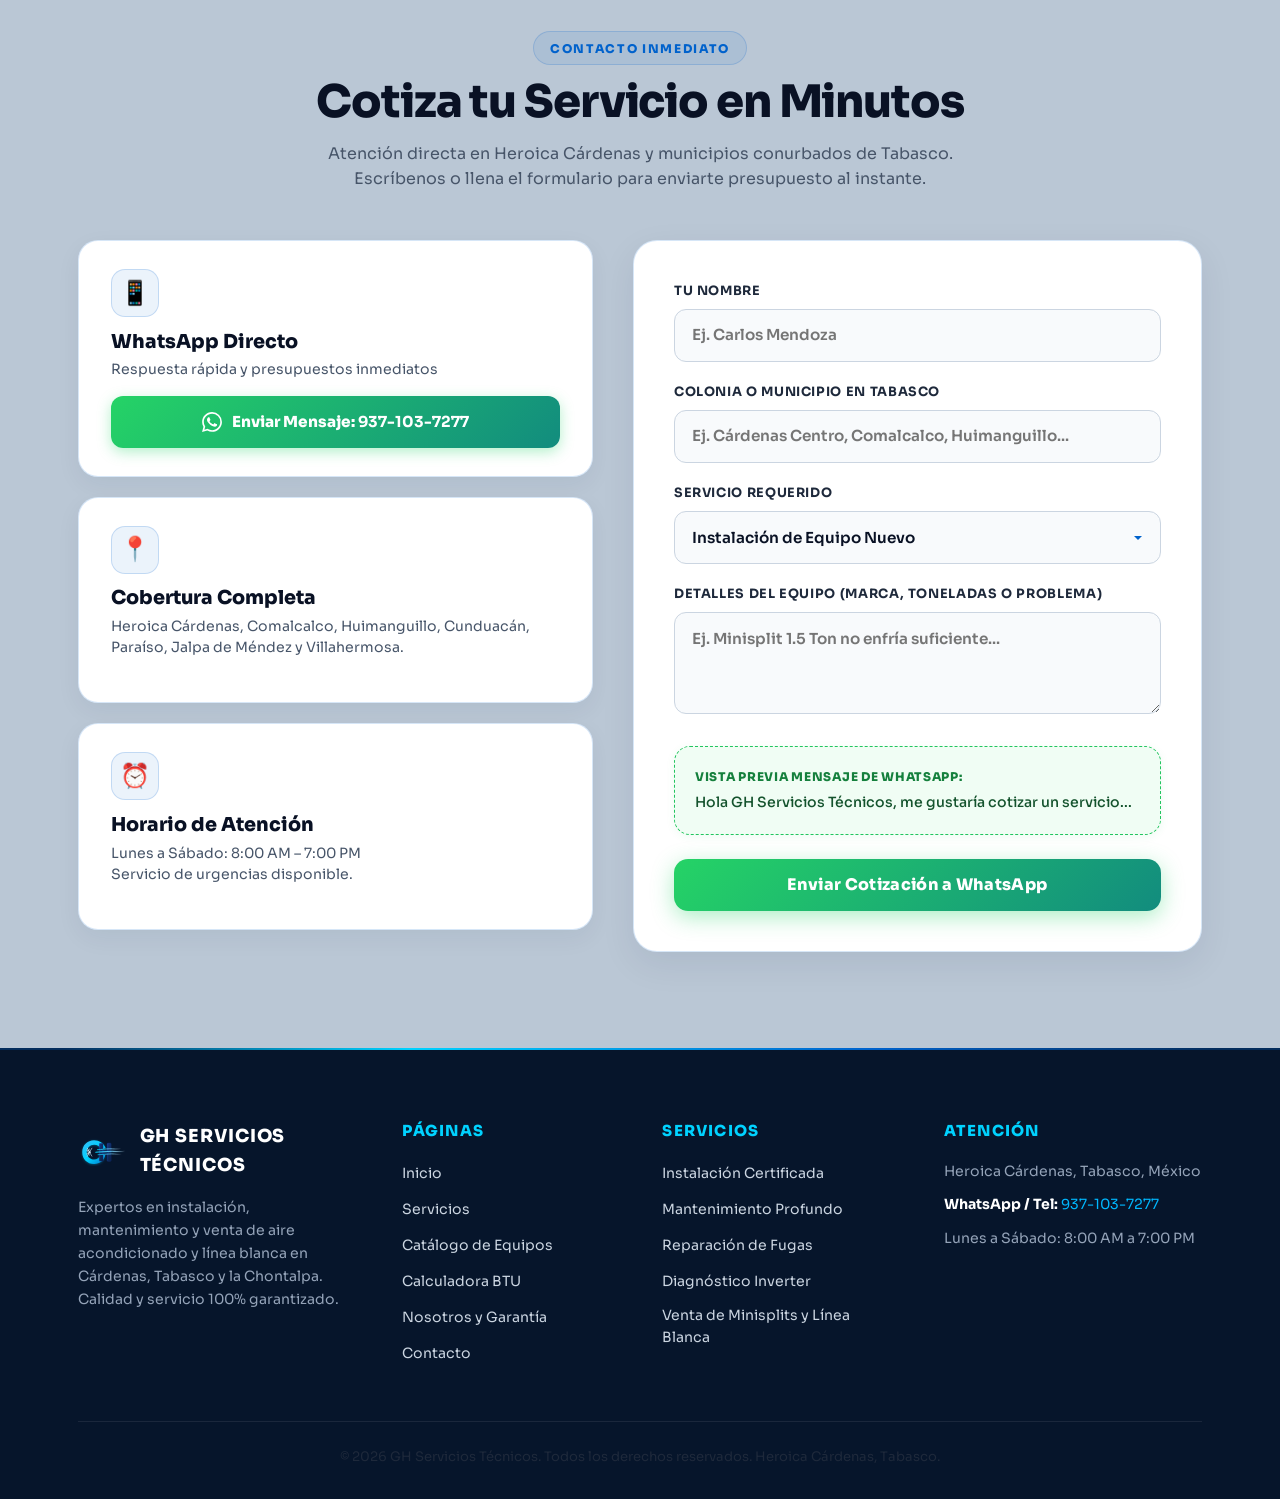
==== commit 91bf2362: "Solucionar envio de WhatsApp en formulario, evitar recarga de pagina, corregir desbordamiento de for" ====
--- a/index.html
+++ b/index.html
@@ -492,7 +492,10 @@
                             <span class="contact__info-icon">📱</span>
                             <h3>WhatsApp Directo</h3>
                             <p>Respuesta rápida y presupuestos inmediatos</p>
-                            <a href="https://wa.me/529371037277" target="_blank" class="contact__info-link">937-103-7277</a>
+                            <a href="https://wa.me/529371037277?text=Hola%20GH%20Servicios%20T%C3%A9cnicos%2C%20quiero%20solicitar%20un%20servicio%20t%C3%A9cnico%20en%20Tabasco" target="_blank" rel="noopener" class="contact__btn-msg" aria-label="Enviar WhatsApp al 937-103-7277">
+                                <svg width="20" height="20" viewBox="0 0 24 24" fill="currentColor"><path d="M17.472 14.382c-.297-.149-1.758-.867-2.03-.967-.273-.099-.471-.148-.67.15-.197.297-.767.966-.94 1.164-.173.199-.347.223-.644.075-.297-.15-1.255-.463-2.39-1.475-.883-.788-1.48-1.761-1.653-2.059-.173-.297-.018-.458.13-.606.134-.133.298-.347.446-.52.149-.174.198-.298.298-.497.099-.198.05-.371-.025-.52-.075-.149-.669-1.612-.916-2.207-.242-.579-.487-.5-.669-.51-.173-.008-.371-.01-.57-.01-.198 0-.52.074-.792.372-.272.297-1.04 1.016-1.04 2.479 0 1.462 1.065 2.875 1.213 3.074.149.198 2.096 3.2 5.077 4.487.709.306 1.262.489 1.694.625.712.227 1.36.195 1.871.118.571-.085 1.758-.719 2.006-1.413.248-.694.248-1.289.173-1.413-.074-.124-.272-.198-.57-.347m-5.421 7.403h-.004a9.87 9.87 0 01-5.031-1.378l-.361-.214-3.741.982.998-3.648-.235-.374a9.86 9.86 0 01-1.51-5.26c.001-5.45 4.436-9.884 9.888-9.884 2.64 0 5.122 1.03 6.988 2.898a9.825 9.825 0 012.893 6.994c-.003 5.45-4.437 9.884-9.885 9.884m8.413-18.297A11.815 11.815 0 0012.05 0C5.495 0 .16 5.335.157 11.892c0 2.096.547 4.142 1.588 5.945L.057 24l6.305-1.654a11.882 11.882 0 005.683 1.448h.005c6.554 0 11.89-5.335 11.893-11.893a11.821 11.821 0 00-3.48-8.413z"/></svg>
+                                <span>Enviar Mensaje: <strong>937-103-7277</strong></span>
+                            </a>
                         </div>
                         <div class="contact__info-card">
                             <span class="contact__info-icon">📍</span>
@@ -506,7 +509,7 @@
                         </div>
                     </div>
 
-                    <form class="contact__form" id="contactForm">
+                    <form class="contact__form" id="contactForm" onsubmit="return false;">
                         <div class="form-group">
                             <label for="c-name">Tu Nombre</label>
                             <input type="text" id="c-name" name="name" placeholder="Ej. Carlos Mendoza" required>
@@ -597,8 +600,8 @@
     <div id="gh-widget-container"></div>
 
     <!-- Scripts -->
-    <script src="js/snow.js?v=25"></script>
-    <script src="js/catalog.js?v=25"></script>
-    <script type="module" src="js/main.js?v=25"></script>
+    <script src="js/snow.js?v=26"></script>
+    <script src="js/catalog.js?v=26"></script>
+    <script src="js/app.js?v=26"></script>
 </body>
 </html>
--- a/css/base.css
+++ b/css/base.css
@@ -5,20 +5,29 @@
 
 /* --- Reset --- */
 *,*::before,*::after{box-sizing:border-box;margin:0;padding:0}
-html{scroll-behavior:smooth;-webkit-text-size-adjust:100%;scroll-padding-top:5rem}
+html{
+  scroll-behavior:smooth;
+  -webkit-text-size-adjust:100%;
+  scroll-padding-top:5rem;
+  overflow-x:hidden;
+  max-width:100vw;
+  width:100%;
+}
 body{
   font-family:'Sora',sans-serif;
   background:var(--bg);
   color:var(--text);
   line-height:1.6;
   overflow-x:hidden;
+  max-width:100vw;
+  width:100%;
   -webkit-font-smoothing:antialiased;
 }
 img,svg{display:block;max-width:100%}
 a{color:inherit;text-decoration:none}
 button{font:inherit;cursor:pointer;border:none;background:none;color:inherit}
 ul{list-style:none}
-input,select,textarea{font:inherit;color:inherit;background:none;border:none;outline:none}
+input,select,textarea{font:inherit;color:inherit;background:none;border:none;outline:none;box-sizing:border-box;max-width:100%}
 
 /* --- Clean Luxury Tech Tokens --- */
 :root{
@@ -167,7 +176,7 @@
   box-shadow:0 6px 20px rgba(0,98,204,0.14);
 }
 .btn--sm{padding:0.45rem 1rem;font-size:0.8rem}
-.btn--full{width:100%;justify-content:center}
+.btn--full{width:100%;max-width:100%;box-sizing:border-box;justify-content:center;white-space:normal;text-align:center}
 
 /* --- Skip Link --- */
 .skip-link{
--- a/css/snow.css
+++ b/css/snow.css
@@ -7,8 +7,9 @@
   position: fixed;
   top: 0;
   left: 0;
-  width: 100vw;
-  height: 100vh;
+  width: 100%;
+  max-width: 100vw;
+  height: 100%;
   pointer-events: none;
   z-index: 999;
   opacity: 0.95;
--- a/css/nav.css
+++ b/css/nav.css
@@ -174,16 +174,17 @@
 /* Hamburguesa Móvil */
 .nav__burger {
   display: none;
-  width: 32px;
-  height: 24px;
+  width: 30px;
+  height: 22px;
   position: relative;
   flex-direction: column;
   justify-content: space-between;
-  margin-left: auto;
   cursor: pointer;
   background: transparent;
   border: none;
-  padding: 0;
+  padding: 3px 2px;
+  box-sizing: content-box;
+  flex-shrink: 0;
 }
 
 .nav__burger span {
@@ -197,7 +198,7 @@
 }
 
 .nav__burger[aria-expanded="true"] span:nth-child(1) {
-  transform: translateY(10.5px) rotate(45deg);
+  transform: translateY(9.5px) rotate(45deg);
 }
 
 .nav__burger[aria-expanded="true"] span:nth-child(2) {
@@ -205,7 +206,7 @@
 }
 
 .nav__burger[aria-expanded="true"] span:nth-child(3) {
-  transform: translateY(-10.5px) rotate(-45deg);
+  transform: translateY(-9.5px) rotate(-45deg);
 }
 
 /* Menú Móvil Desplegable */
@@ -222,9 +223,11 @@
   display: flex;
   align-items: flex-start;
   justify-content: center;
-  padding: 2.5rem var(--container-px);
+  padding: 2rem 1.25rem;
   opacity: 0;
   visibility: hidden;
+  overflow-y: auto;
+  -webkit-overflow-scrolling: touch;
   transition: opacity 0.3s ease, visibility 0.3s ease;
   box-shadow: 0 10px 40px rgba(9, 26, 68, 0.12);
 }
@@ -241,10 +244,12 @@
   width: 100%;
   max-width: 360px;
   text-align: center;
+  margin: auto 0;
+  padding: 1rem 0;
 }
 
 .nav__mob-link {
-  font-size: 1.15rem;
+  font-size: 1.1rem;
   font-weight: 700;
   color: #091124;
   padding: 0.75rem 1rem;
@@ -262,58 +267,87 @@
   border-color: #0062CC;
 }
 
-@media (max-width: 1024px) {
+/* --- Media Queries de Navegación --- */
+@media (max-width: 1140px) {
   .nav__links {
-    gap: 0.2rem;
+    gap: 0.25rem;
   }
   .nav__link {
-    font-size: 0.82rem;
+    font-size: 0.8rem;
     padding: 0.4rem 0.65rem;
   }
 }
 
-@media (max-width: 860px) {
+/* Activar menú hamburguesa en tablets y pantallas medianas */
+@media (max-width: 1040px) {
   .nav__links,
   .nav__actions .sound-toggle-btn {
-    display: none;
+    display: none !important;
   }
   .nav__burger {
     display: flex;
   }
-}
-
-@media (max-width: 480px) {
+  .nav__actions {
+    margin-left: auto;
+    gap: 0.85rem;
+  }
+}
+
+/* En dispositivos móviles y pantallas estrechas (<=580px) */
+@media (max-width: 580px) {
   .nav__wrap {
     height: 4rem;
-    gap: 0.5rem;
+    padding: 0 1.25rem;
+    gap: 0.75rem;
     justify-content: space-between;
+  }
+  .nav__mobile {
+    top: 4rem;
+    padding: 1.5rem 1.25rem;
   }
   .nav__logo-svg-wrap {
     width: 36px;
     height: 26px;
   }
   .nav__logo-brand {
-    font-size: 0.88rem;
+    font-size: 0.85rem;
+    letter-spacing: -0.02em;
   }
   .nav__logo-sub {
     font-size: 0.58rem;
   }
+  .nav__cta-wa span {
+    display: none;
+  }
   .nav__cta-wa {
-    padding: 0.45rem 0.75rem;
-    font-size: 0.78rem;
-    gap: 0.35rem;
+    width: 38px;
+    height: 38px;
+    padding: 0;
+    display: inline-flex;
+    align-items: center;
+    justify-content: center;
+    border-radius: 50%;
+    flex-shrink: 0;
+  }
+  .nav__actions {
+    gap: 0.75rem;
+    margin-left: auto;
+  }
+}
+
+/* En pantallas ultra compactas (<=380px) */
+@media (max-width: 380px) {
+  .nav__wrap {
+    padding: 0 1rem;
+    gap: 0.5rem;
+  }
+  .nav__logo {
+    gap: 0.5rem;
+  }
+  .nav__logo-sub {
+    display: none;
   }
   .nav__actions {
     gap: 0.5rem;
-    margin-left: 0;
-  }
-}
-
-@media (max-width: 360px) {
-  .nav__logo-sub {
-    display: none;
-  }
-  .nav__cta-wa span {
-    display: inline-block;
-  }
-}
+  }
+}
--- a/css/hero.css
+++ b/css/hero.css
@@ -3,6 +3,7 @@
   position:relative;min-height:100vh;min-height:100dvh;
   display:flex;align-items:center;
   overflow:hidden;padding-top:4.5rem;
+  width:100%;max-width:100vw;
 }
 .hero__bg{
   position:absolute;inset:0;z-index:0;
--- a/css/services.css
+++ b/css/services.css
@@ -53,8 +53,9 @@
 /* Grilla de Servicios */
 .services__grid {
   display: grid;
-  grid-template-columns: repeat(auto-fit, minmax(280px, 1fr));
+  grid-template-columns: repeat(auto-fit, minmax(min(100%, 280px), 1fr));
   gap: 1.75rem;
+  width: 100%;
 }
 
 .service-card,
@@ -195,3 +196,16 @@
     grid-template-columns: 1fr;
   }
 }
+
+@media (max-width: 480px) {
+  .service-card,
+  .services__card {
+    padding: 1.5rem 1.1rem;
+    border-radius: 18px;
+  }
+  .service-card__icon {
+    width: 44px;
+    height: 44px;
+    font-size: 1.4rem;
+  }
+}
--- a/css/brands.css
+++ b/css/brands.css
@@ -7,16 +7,20 @@
   border-top: 1px solid rgba(0, 98, 204, 0.14);
   border-bottom: 1px solid rgba(0, 98, 204, 0.14);
   background: #BAC7D5;
-  overflow: hidden;
+  overflow: hidden !important;
+  max-width: 100vw;
+  width: 100%;
   position: relative;
 }
 
 .brands__wrap {
   max-width: var(--max-w);
+  width: 100%;
   margin: 0 auto;
   padding: 0 var(--container-px);
   position: relative;
   z-index: 2;
+  overflow: hidden;
 }
 
 .brands__header {
--- a/css/catalog.css
+++ b/css/catalog.css
@@ -96,8 +96,10 @@
 /* Grilla de productos */
 .catalog__grid {
   display: grid;
-  grid-template-columns: repeat(auto-fill, minmax(340px, 1fr));
+  grid-template-columns: repeat(auto-fill, minmax(min(100%, 300px), 1fr));
   gap: 2rem;
+  min-width: 0;
+  width: 100%;
 }
 
 /* Tarjeta de producto */
@@ -111,6 +113,8 @@
   flex-direction: column;
   transition: transform 0.3s cubic-bezier(0.16, 1, 0.3, 1), box-shadow 0.3s ease, border-color 0.3s ease;
   position: relative;
+  min-width: 0;
+  width: 100%;
 }
 
 .product-card:hover {
@@ -253,8 +257,10 @@
 .product-card__capacity-pills {
   display: grid;
   grid-template-columns: repeat(3, 1fr);
-  gap: 0.4rem;
+  gap: 0.35rem;
   margin-bottom: 1.25rem;
+  min-width: 0;
+  width: 100%;
 }
 
 .capacity-btn {
@@ -262,12 +268,16 @@
   background: #F8FAFC;
   border: 1px solid rgba(0, 98, 204, 0.15);
   border-radius: 10px;
-  font-size: 0.75rem;
+  font-size: clamp(0.68rem, 2.2vw, 0.75rem);
   font-weight: 700;
   color: #334155;
   text-align: center;
   cursor: pointer;
   transition: all 0.2s ease;
+  white-space: nowrap;
+  overflow: hidden;
+  text-overflow: ellipsis;
+  min-width: 0;
 }
 
 .capacity-btn:hover {
@@ -552,3 +562,23 @@
     padding: 0.55rem 0.6rem;
   }
 }
+
+@media (max-width: 480px) {
+  .product-card__body {
+    padding: 1.25rem 1rem;
+  }
+  .product-card__media {
+    padding: 1.75rem 1rem 1rem;
+  }
+  .product-card__title {
+    font-size: 1.05rem;
+  }
+  .product-card__price-val {
+    font-size: 1.3rem;
+  }
+  .product-card__brand-pill,
+  .product-card__brand-badge {
+    padding: 0.25rem 0.6rem;
+    font-size: 0.7rem;
+  }
+}
--- a/css/calculator.css
+++ b/css/calculator.css
@@ -109,15 +109,64 @@
 
 .calc__actions{display:flex;flex-direction:column;gap:0.85rem}
 
-@media(max-width:900px){
-  .calc__grid{grid-template-columns:1fr;gap:1.75rem}
+/* Layout de la página calculadora.html */
+.calc-layout {
+  display: grid;
+  grid-template-columns: 1.15fr 0.85fr;
+  gap: 2.5rem;
+  align-items: start;
+}
+
+.calc-inputs-card {
+  background: #FFFFFF;
+  border-radius: 24px;
+  border: 1px solid rgba(0,98,204,0.12);
+  padding: 2.2rem;
+  box-shadow: 0 10px 35px rgba(9,17,36,0.05);
+}
+
+.calc-result-card {
+  background: linear-gradient(135deg, #071B38, #0047AB, #0066FF);
+  border-radius: 24px;
+  padding: 2.5rem;
+  color: #FFFFFF;
+  box-shadow: 0 15px 40px rgba(0, 71, 171, 0.3);
+  position: sticky;
+  top: 6rem;
+}
+
+.calc-sun-options {
+  display: grid;
+  grid-template-columns: 1fr 1fr;
+  gap: 0.75rem;
+}
+
+@media(max-width:960px){
+  .calc__grid,
+  .calc-layout{
+    grid-template-columns:1fr;
+    gap:2rem;
+  }
+  .calc-result-card{
+    position: static;
+    top: auto;
+  }
+}
+
+@media(max-width:540px){
+  .calc-sun-options {
+    grid-template-columns: 1fr;
+    gap: 0.6rem;
+  }
 }
 
 @media(max-width:480px){
   .calc__card,
-  .calc__result{
-    padding:1.35rem 1rem;
-    border-radius:16px;
+  .calc__result,
+  .calc-inputs-card,
+  .calc-result-card{
+    padding:1.4rem 1.1rem;
+    border-radius:18px;
   }
   .calc__options{
     grid-template-columns:1fr;
--- a/css/contact.css
+++ b/css/contact.css
@@ -56,6 +56,8 @@
   grid-template-columns: 0.95fr 1.05fr;
   gap: 2.5rem;
   align-items: start;
+  min-width: 0;
+  width: 100%;
 }
 
 /* Columna Izquierda: Tarjetas de Información */
@@ -63,6 +65,8 @@
   display: flex;
   flex-direction: column;
   gap: 1.25rem;
+  min-width: 0;
+  width: 100%;
 }
 
 .contact__info-card {
@@ -72,6 +76,9 @@
   padding: 1.75rem 2rem;
   box-shadow: 0 8px 24px rgba(9, 26, 68, 0.06);
   transition: transform 0.25s ease, border-color 0.25s ease, box-shadow 0.25s ease;
+  min-width: 0;
+  width: 100%;
+  box-sizing: border-box;
 }
 
 .contact__info-card:hover {
@@ -104,7 +111,59 @@
   font-size: 0.88rem;
   color: #475569;
   line-height: 1.55;
-  margin-bottom: 0.75rem;
+  margin-bottom: 0.95rem;
+}
+
+/* Botón interactivo para enviar mensaje */
+.contact__btn-msg {
+  display: inline-flex;
+  align-items: center;
+  justify-content: center;
+  gap: 0.65rem;
+  width: 100%;
+  padding: 0.85rem 1.25rem;
+  background: linear-gradient(135deg, #25D366 0%, #128C7E 100%);
+  color: #FFFFFF;
+  font-size: 0.95rem;
+  font-weight: 800;
+  border-radius: 12px;
+  text-decoration: none;
+  box-shadow: 0 4px 14px rgba(37, 211, 102, 0.35);
+  transition: all 0.25s ease;
+  box-sizing: border-box;
+  text-align: center;
+}
+
+.contact__btn-msg:hover {
+  background: linear-gradient(135deg, #2EE872 0%, #15A090 100%);
+  transform: translateY(-2px);
+  box-shadow: 0 6px 20px rgba(37, 211, 102, 0.45);
+}
+
+/* Botón interactivo para llamada telefónica */
+.contact__btn-call {
+  display: inline-flex;
+  align-items: center;
+  justify-content: center;
+  gap: 0.65rem;
+  width: 100%;
+  padding: 0.85rem 1.25rem;
+  background: linear-gradient(135deg, #0062CC 0%, #0088FF 100%);
+  color: #FFFFFF;
+  font-size: 0.95rem;
+  font-weight: 800;
+  border-radius: 12px;
+  text-decoration: none;
+  box-shadow: 0 4px 14px rgba(0, 98, 204, 0.3);
+  transition: all 0.25s ease;
+  box-sizing: border-box;
+  text-align: center;
+}
+
+.contact__btn-call:hover {
+  background: linear-gradient(135deg, #0073F0 0%, #00A3FF 100%);
+  transform: translateY(-2px);
+  box-shadow: 0 6px 20px rgba(0, 98, 204, 0.4);
 }
 
 .contact__info-link {
@@ -131,6 +190,9 @@
   border: 1px solid rgba(0, 98, 204, 0.16);
   padding: 2.5rem;
   box-shadow: 0 12px 35px rgba(9, 26, 68, 0.08);
+  min-width: 0;
+  width: 100%;
+  box-sizing: border-box;
 }
 
 .contact__form h3 {
@@ -213,6 +275,11 @@
   padding: 1.25rem;
   margin: 1.5rem 0;
   box-shadow: 0 2px 8px rgba(34, 197, 94, 0.08);
+  min-width: 0;
+  width: 100%;
+  max-width: 100%;
+  box-sizing: border-box;
+  overflow: hidden;
 }
 
 .contact__preview-label {
@@ -231,6 +298,11 @@
   color: #14532D;
   line-height: 1.55;
   font-weight: 500;
+  overflow-wrap: break-word;
+  word-break: break-word;
+  word-wrap: break-word;
+  max-width: 100%;
+  white-space: pre-wrap;
 }
 
 /* Botón Enviar Cotización WhatsApp */
@@ -241,10 +313,12 @@
   justify-content: center;
   gap: 0.6rem;
   width: 100%;
-  padding: 1rem 1.5rem;
+  max-width: 100%;
+  box-sizing: border-box;
+  padding: 1rem 1.25rem;
   background: linear-gradient(135deg, #25D366 0%, #128C7E 100%);
   color: #FFFFFF;
-  font-size: 1.05rem;
+  font-size: 1rem;
   font-weight: 800;
   border-radius: 14px;
   border: none;
@@ -252,6 +326,9 @@
   box-shadow: 0 6px 22px rgba(37, 211, 102, 0.38);
   transition: all 0.25s ease;
   text-decoration: none;
+  white-space: normal;
+  text-align: center;
+  line-height: 1.25;
 }
 
 #btnSendWa:hover,
@@ -270,3 +347,40 @@
     padding: 1.75rem 1.25rem;
   }
 }
+
+@media (max-width: 480px) {
+  .contact {
+    padding: 3rem 0 4rem;
+  }
+  .contact__info-card {
+    padding: 1.25rem 1rem;
+    border-radius: 18px;
+  }
+  .contact__form {
+    padding: 1.25rem 0.9rem;
+    border-radius: 18px;
+  }
+  .form-group input,
+  .form-group select,
+  .form-group textarea {
+    padding: 0.75rem 0.85rem;
+    font-size: 0.88rem;
+  }
+  #btnSendWa,
+  .contact__form .btn--wa {
+    padding: 0.85rem 1rem;
+    font-size: 0.92rem;
+  }
+  .contact__btn-msg,
+  .contact__btn-call {
+    padding: 0.75rem 1rem;
+    font-size: 0.88rem;
+  }
+  .contact__info-link {
+    font-size: 1.1rem;
+    word-break: break-word;
+  }
+  .contact__preview {
+    padding: 0.85rem 0.75rem;
+  }
+}
